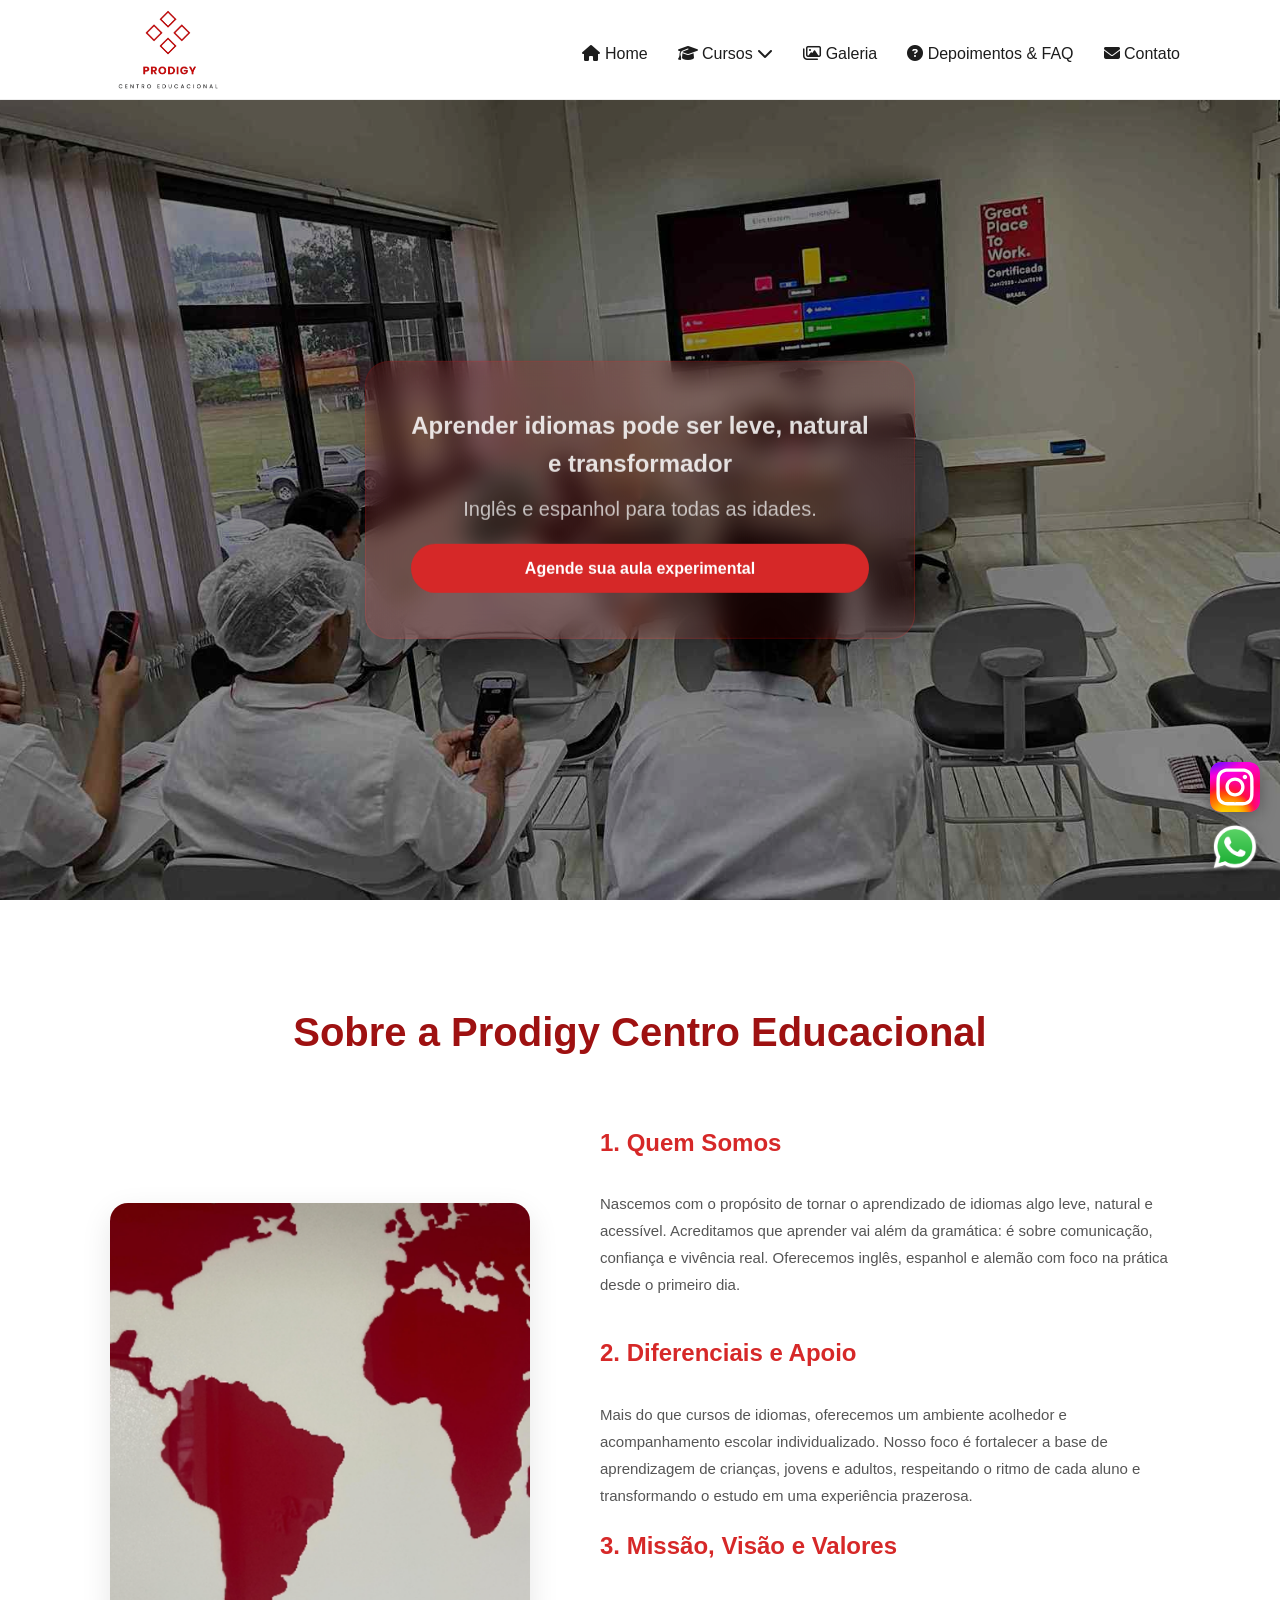
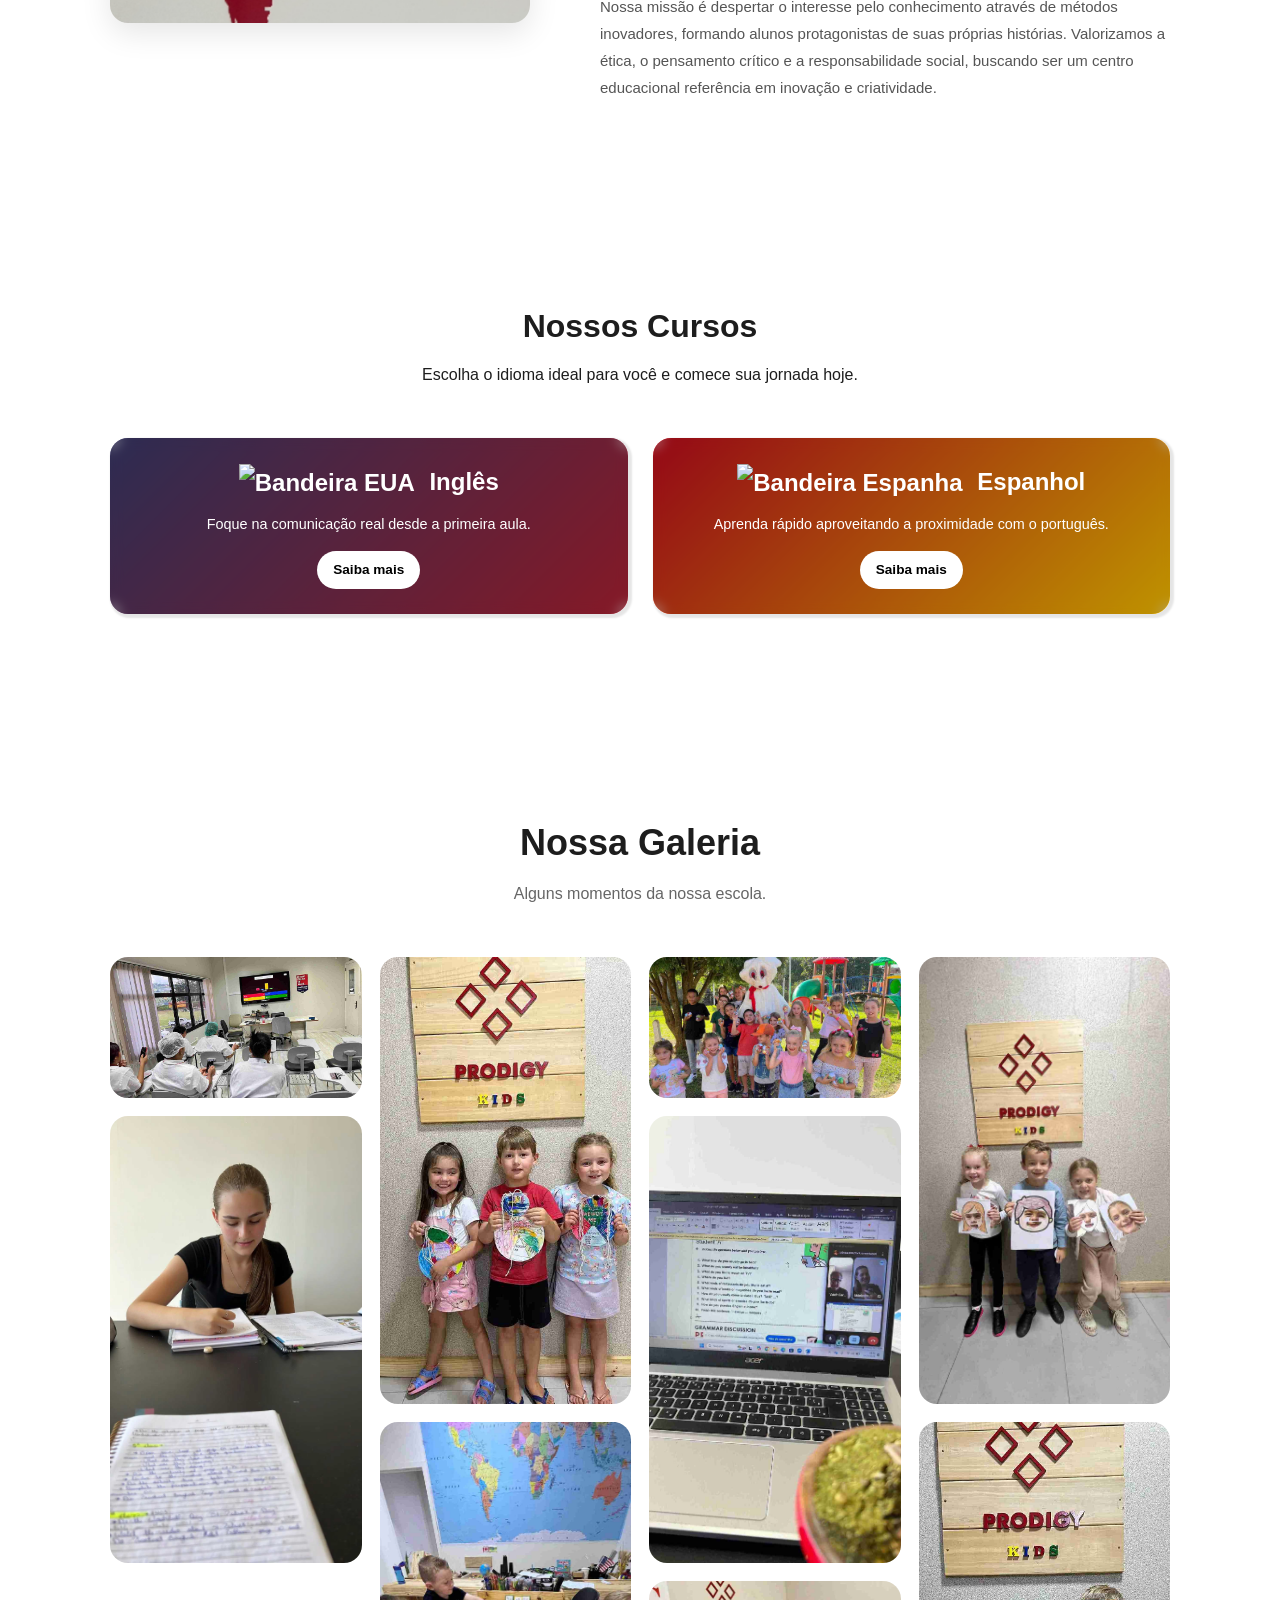
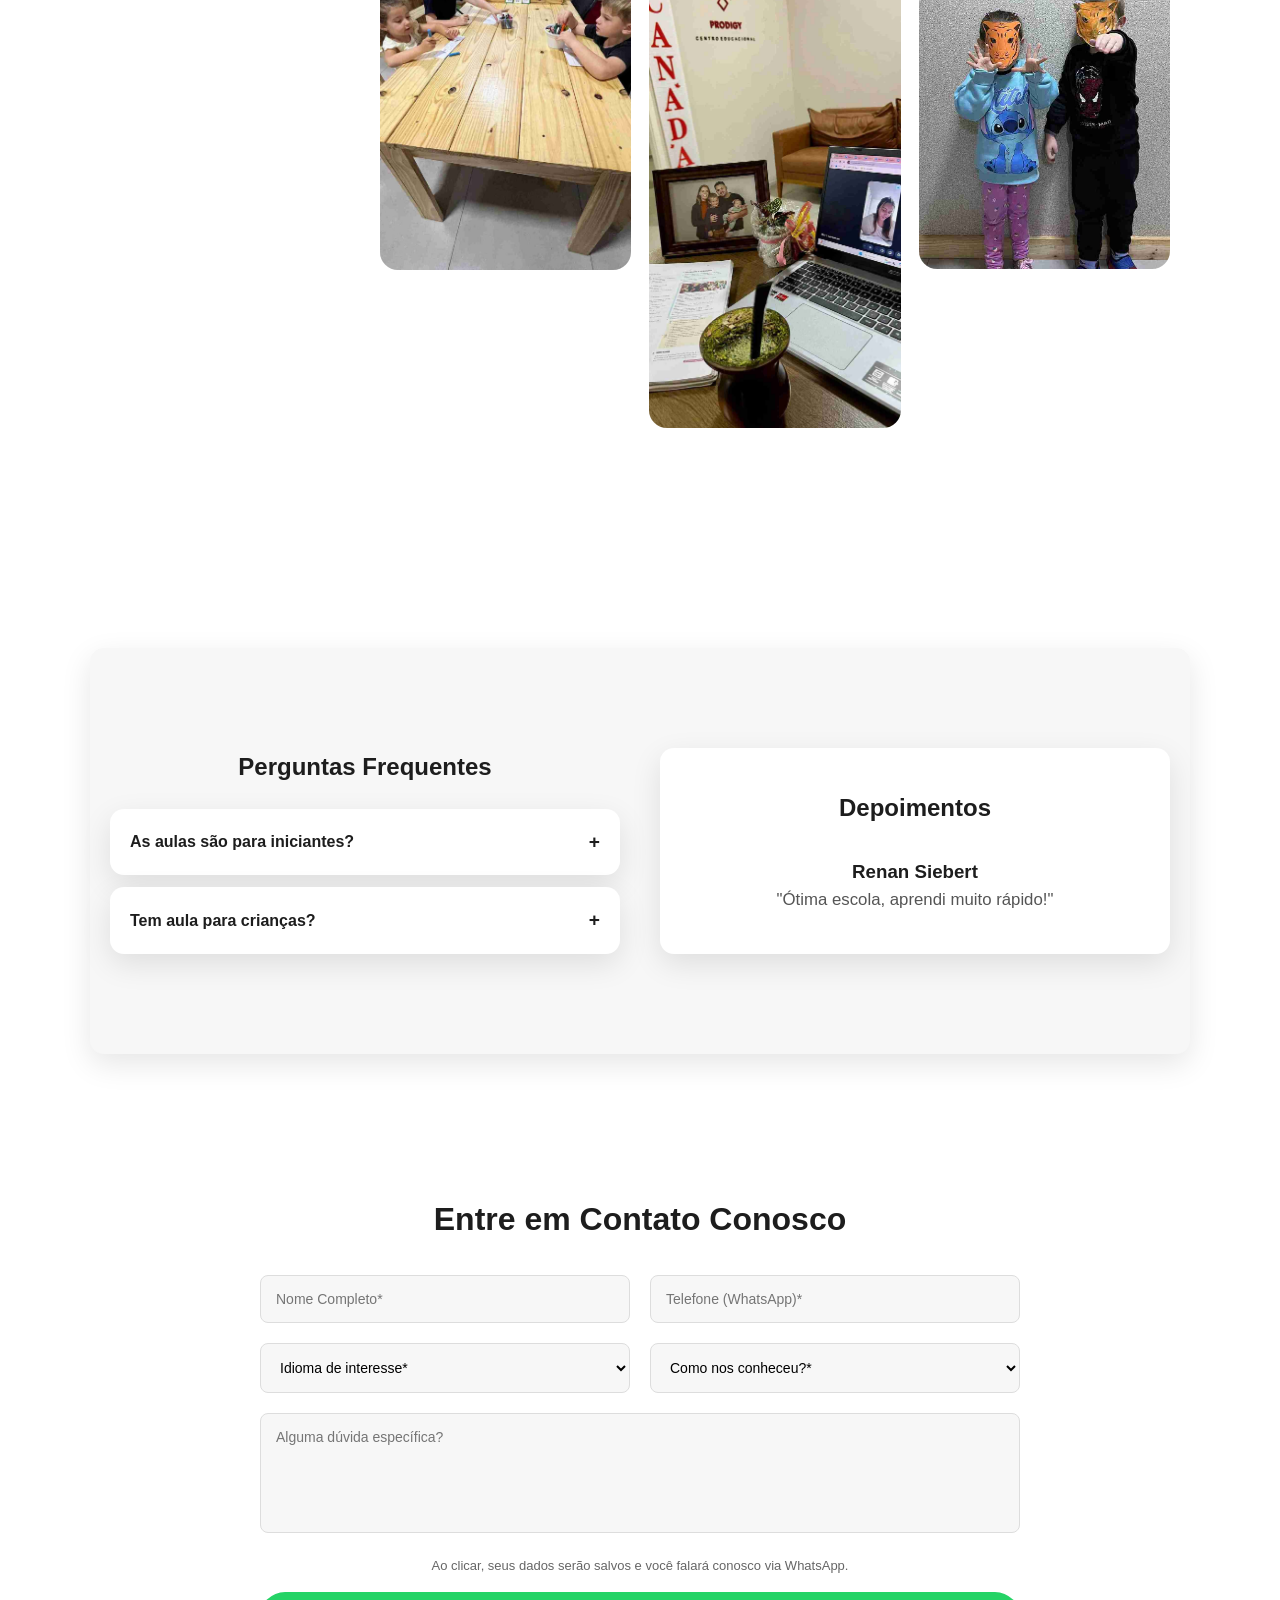
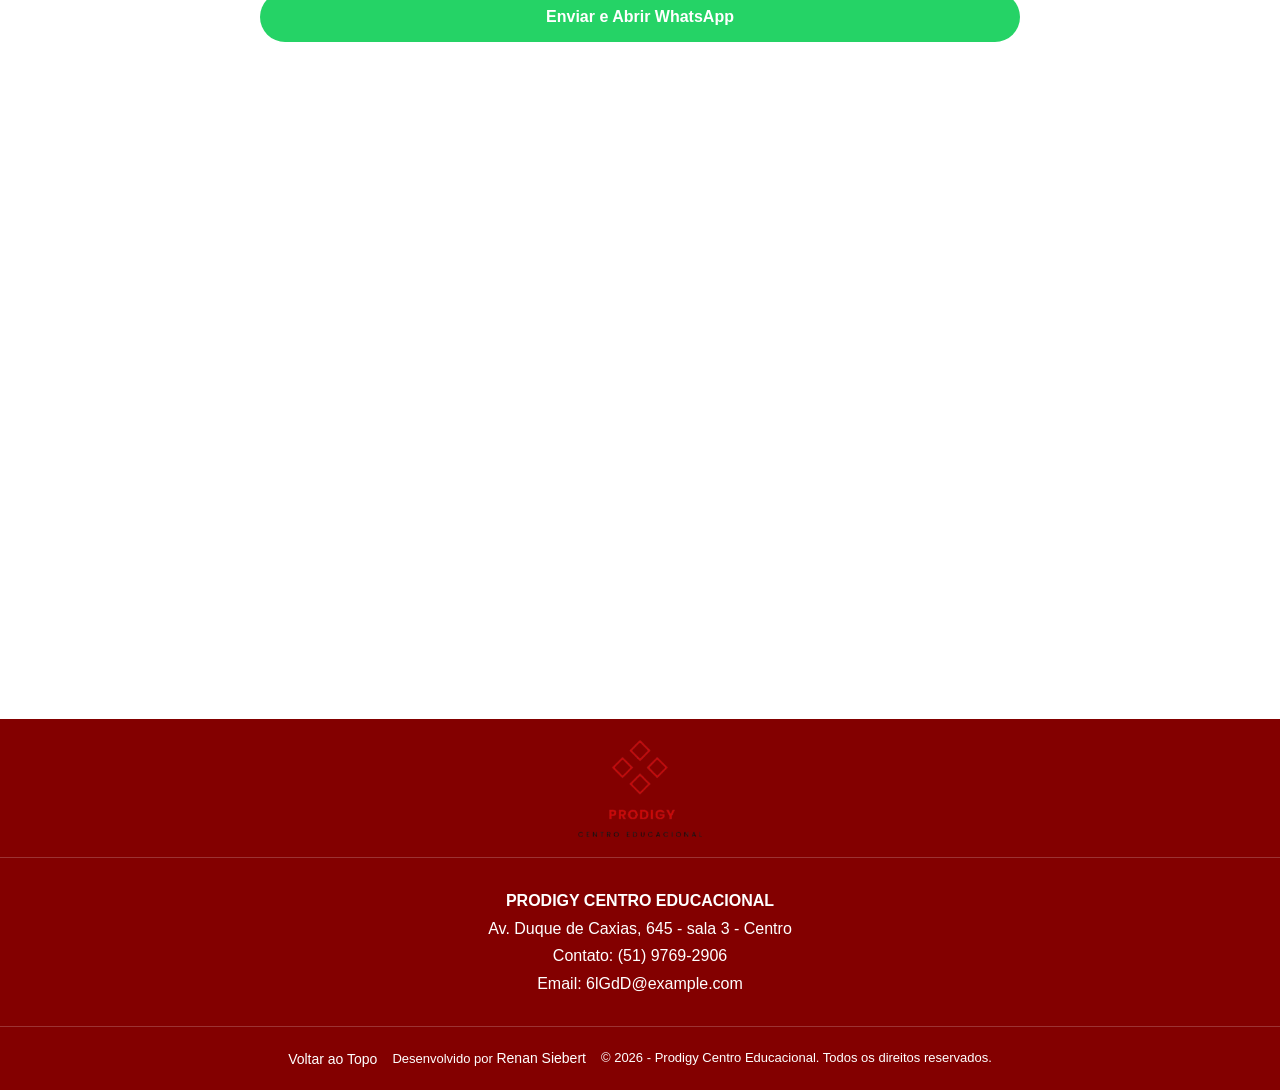
==== index.html @ f789cb1b "commit fiveicon" ====
<!DOCTYPE html>
<html lang="pt-BR">

<head>
    <meta charset="UTF-8">
    <meta name="viewport" content="width=device-width, initial-scale=1.0">
    <link rel="stylesheet" href="https://cdnjs.cloudflare.com/ajax/libs/font-awesome/6.7.2/css/all.min.css">
    <link rel="icon" type="image/png" href="./assets/fiveicon.png">
    <title>Prodigy Centro Educacional</title>
    <link rel="stylesheet" href="styles.css">
</head>

<body>
    <header class="header">
        <div class="container">
            <a href="./index.html">
                <img src="./assets/logo.png" class="logo" alt="Logo da Escola">
            </a>

            <div class="menu-toggle" id="menu-toggle">☰</div>

            <nav class="nav" id="nav">
                <ul class="menu">
                    <li>
                        <a href="#">
                            <i class="fa-solid fa-house"></i>
                            Home
                        </a>
                    </li>

                    <li class="dropdown">
                        <a href="#" id="btn-cursos">
                            <i class="fa-solid fa-graduation-cap"></i>
                            Cursos
                            <span class="seta">
                                <i class="fa-solid fa-chevron-down"></i>
                            </span>
                        </a>

                        <ul class="dropdown-menu" id="menu-cursos">
                            <li><a href="./ingles/">Inglês</a></li>
                            <li><a href="./espanhol/">Espanhol</a></li>
                        </ul>
                    </li>

                    <li>
                        <a href="#galeria">
                            <i class="fa-regular fa-images"></i>
                            Galeria
                        </a>
                    </li>

                    <li>
                        <a href="#faq">
                            <i class="fa-solid fa-circle-question"></i>
                            Depoimentos & FAQ
                        </a>
                    </li>

                    <li>
                        <a href="#formContato">
                            <i class="fa-solid fa-envelope"></i>
                            Contato
                        </a>
                    </li>
                </ul>
            </nav>
        </div>
    </header>

    <div class="floating-social" data-aos="fade-up">
        <a href="https://www.instagram.com/prodigy_centroeducacional/" target="_blank" rel="noopener"
            aria-label="Instagram">
            <img src="./assets/Instagram.svg" alt="Instagram Prodigy" class="social-icon">
        </a>
        <a href="https://wa.me/555197692906?text=Olá, gostaria de agendar uma aula experimental!" target="_blank"
            rel="noopener" aria-label="WhatsApp">
            <img src="./assets/whatsapp.png" alt="WhatsApp Prodigy" class="social-icon">
        </a>
    </div>

    <section class="hero">

        <div class="slides">

            <div class="slide active" style="background-image:url('./assets/imagem fundo.jpg')">
            </div>

            <div class="slide" style="background-image:url('./assets/imagem fundo 2.jpg')">
            </div>

        </div>

        <div class="mascara"></div>

        <div class="hero-text">

            <h2>Aprender idiomas pode ser leve, natural e transformador</h2>
            <p>
                Inglês e espanhol para todas as idades.
            </p>
            <a class="btn" href="https://wa.me/555197692906">
                Agende sua aula experimental
            </a>
        </div>

    </section>

    <section class="sobrecontainer">
        <h1 class="sobretitulo">
            Sobre a Prodigy Centro Educacional
        </h1>

        <div class="sobre-grid">

            <div class="sobre-imagem">
                <img src="./assets/section.png" alt="Imagem da Prodigy" class="imgsobre">
            </div>
            <div class="sobre">
                <h2>1. Quem Somos</h2>
                <p> Nascemos com o propósito de tornar o aprendizado de idiomas algo leve, natural e acessível.
                    Acreditamos
                    que aprender vai além da gramática: é sobre comunicação, confiança e vivência real. Oferecemos
                    inglês,
                    espanhol e alemão com foco na prática desde o primeiro dia.</p>
                <p>
                <h2>2. Diferenciais e Apoio</h2>
                <p> Mais do que cursos de idiomas, oferecemos um ambiente acolhedor e acompanhamento escolar
                    individualizado.
                    Nosso foco é fortalecer a base de aprendizagem de crianças, jovens e adultos, respeitando o ritmo de
                    cada aluno e transformando o estudo em uma experiência prazerosa.</p>
                <h2>3. Missão, Visão e Valores</h2>
                <p> Nossa missão é despertar o interesse pelo conhecimento através de métodos inovadores, formando
                    alunos
                    protagonistas de suas próprias histórias. Valorizamos a ética, o pensamento crítico e a
                    responsabilidade
                    social, buscando ser um centro educacional referência em inovação e criatividade.</p>
            </div>
    </section>

    <section class="cursos container">
        <h2>Nossos Cursos</h2>
        <p class="subtitle">
            Escolha o idioma ideal para você e comece sua jornada hoje.
        </p>

        <div class="cards">

            <div class="card" id="ingles">
                <div class="card-content">
                    <h3><img src="https://flagcdn.com/w40/us.png" alt="Bandeira EUA"
                            style="width: 25px; vertical-align: middle; margin-right: 8px;">
                        Inglês</h3>
                    <p>Foque na comunicação real desde a primeira aula.</p>
                    <a href="./ingles/" class="btn-card">Saiba mais</a>
                </div>
            </div>

            <div class="card" id="espanhol">
                <div class="card-content">
                    <h3><img src="https://flagcdn.com/w40/es.png" alt="Bandeira Espanha"
                            style="width: 25px; vertical-align: middle; margin-right: 8px;"> Espanhol</h3>
                    <p>Aprenda rápido aproveitando a proximidade com o português.</p>
                    <a href="./espanhol/" class="btn-card">Saiba mais</a>
                </div>
            </div>
        </div>
    </section>

    <section class="galeria container" id="galeria">

        <h2>Nossa Galeria</h2>
        <p class="subtitle">
            Alguns momentos da nossa escola.
        </p>

        <div class="masonry">

            <div class="item">
                <img src="./assets/imagem fundo.jpg">
            </div>

            <div class="item">
                <img src="./assets/WhatsApp-Image-2026-06-08-at-22.47.58-_1__11zon.jpg">
            </div>

            <div class="item">
                <img src="./assets/WhatsApp-Image-2026-06-08-at-22.47.58-_2__11zon.jpg">
            </div>

            <div class="item">
                <img src="./assets/WhatsApp-Image-2026-06-08-at-22.47.58-_3__11zon.jpg">
            </div>

            <div class="item">
                <img src="./assets/imagem fundo 2.jpg">
            </div>

            <div class="item">
                <img src="./assets/WhatsApp-Image-2026-06-08-at-22.47.58-_5__11zon.jpg">
            </div>

            <div class="item">
                <img src="./assets/WhatsApp-Image-2026-06-08-at-22.47.58-_6__11zon.jpg">
            </div>

            <div class="item">
                <img src="./assets/WhatsApp-Image-2026-06-08-at-22.47.58-_7__11zon.jpg">
            </div>

            <div class="item">
                <img src="./assets/WhatsApp-Image-2026-06-08-at-22.47.58-_8__11zon.jpg">
            </div>

        </div>
    </section>

    <div class="lightbox">

        <span class="close">&times;</span>

        <img class="lightbox-img">

    </div>


    <div class="info-section" id="faq">

        <div class="faq">
            <h2>Perguntas Frequentes</h2>

            <div class="faq-item">
                <h3>As aulas são para iniciantes?</h3>
                <p>Sim! Temos turmas do básico ao avançado.</p>
            </div>

            <div class="faq-item">
                <h3>Tem aula para crianças?</h3>
                <p>Sim, a partir de 3 anos.</p>
            </div>
        </div>

        <div class="depoimentos">
            <div class="carousel">
                <h2>Depoimentos</h2>

                <div class="item active">
                    <h3>Renan Siebert</h3>
                    <p>"Ótima escola, aprendi muito rápido!"</p>
                </div>

                <div class="item">
                    <h3>Camila Goelzer</h3>
                    <p>"Professores excelentes e ambiente incrível."</p>
                </div>

                <div class="item">
                    <h3>Marilice Patzlaff</h3>
                    <p>"Recomendo para quem quer aprender de verdade."</p>
                </div>
            </div>
        </div>
    </div>

    <form id="formContato">
        <h1>Entre em Contato Conosco</h1>
        <div class="formContato">
            <input type="text" id="nome" name="nome" placeholder="Nome Completo*" required>
            <input type="tel" id="telefone" name="telefone" placeholder="Telefone (WhatsApp)*" required>

            <select id="idioma" name="idioma" required>
                <option value="" disabled selected>Idioma de interesse*</option>
                <option value="Inglês">Inglês</option>
                <option value="Espanhol">Espanhol</option>
                <option value="Alemão">Alemão</option>
            </select>

            <select id="origem" name="origem" required>
                <option value="" disabled selected>Como nos conheceu?*</option>
                <option value="Instagram">Instagram</option>
                <option value="Indicação">Indicação</option>
                <option value="Google">Google</option>
                <option value="Outro">Outro</option>
            </select>
        </div>

        <textarea id="mensagem" name="mensagem" placeholder="Alguma dúvida específica?"></textarea>

        <p>Ao clicar, seus dados serão salvos e você falará conosco via WhatsApp.</p>
        <button type="submit">Enviar e Abrir WhatsApp</button>
    </form>

    <iframe
        src="https://www.google.com/maps/embed?pb=!1m18!1m12!1m3!1d217.17075284661416!2d-51.508796105791376!3d-29.436627001620767!2m3!1f0!2f0!3f0!3m2!1i1024!2i768!4f13.1!3m3!1m2!1s0x951c058410e4000d%3A0xab7d29c170a82e6e!2sAv.%20Duque%20de%20Caxias%2C%20645%20-%20sala%203%20-%20Centro%2C%20Salvador%20do%20Sul%20-%20RS%2C%2095750-000!5e0!3m2!1spt-BR!2sbr!4v1777666833034!5m2!1spt-BR!2sbr"
        width="600" height="450" style="border:0;" allowfullscreen="" loading="lazy"
        referrerpolicy="no-referrer-when-downgrade"></iframe>

    <footer id="meu-footer" class="footer" data-aos="fade-up">

        <div class="footer-top">
            <img src="./assets/logo.png" class="footer-logo" alt="Logo">
        </div>
        <div class="footer-content">
            <h4>PRODIGY CENTRO EDUCACIONAL</h4>
            <p>Av. Duque de Caxias, 645 - sala 3 - Centro</p>
            <p>Contato: (51) 9769-2906</p>
            <p>Email: 6lGdD@example.com</p>
        </div>
        <div class="footer-bottom">
            <a href="./index.html" class="voltar-topo">Voltar ao Topo</a>
            <p>Desenvolvido por
                <a href="https://www.linkedin.com/in/renansiebert/" target="_blank" class="voltar-topo">
                    Renan Siebert
                </a>
            </p>
            © 2026 - Prodigy Centro Educacional. Todos os direitos reservados.
        </div>
    </footer>

    <script src="script.js"></script>
</body>

</html>
---- styles.css ----
/* RESET */
* {
    margin: 0;
    padding: 0;
    box-sizing: border-box;
}

html {
    scroll-behavior: smooth;
    scroll-padding-top: 100px;
}

/*  PALETA MODERNA */
:root {
    --primary: #d62828;
    --primary-dark: #9d0208;
    --accent: #ffba08;

    --bg: #ffffff;
    --bg-soft: #f7f7f7;
    --bg-glass: rgba(255, 255, 255, 0.7);

    --text: #1d1d1d;
    --text-light: #666;

    --radius: 14px;
    --shadow: 0 10px 30px rgba(0, 0, 0, 0.1);

    --section-spacing: 100px;
    --section-spacing-mobile: 60px;
}

/* BASE */
body {
    font-family: 'Poppins', sans-serif;
    background: var(--bg);
    color: var(--text);
    line-height: 1.6;
}

/* TITULOS */
h1,
h2 {
    font-weight: 700;
    margin-bottom: 10px;
}

h3 {
    font-weight: 600;
}

/* CONTAINER */
.container {
    max-width: 1100px;
    margin: auto;
    padding: 10px;
}

/* HEADER (MODERNO) */
.header {
    height: 100px;
    position: fixed;
    width: 100%;
    top: 0;
    backdrop-filter: blur(10px);
    background: var(--bg-glass);
    border-bottom: 1px solid #eee;
    z-index: 999;
}

.header .container {
    display: flex;
    justify-content: space-between;
    align-items: center;
}

/* LOGO */
.logo {
    height: 80px;
}

.logo:hover {
    opacity: 0.8;
}

.logo:active {
    opacity: 0.5;
}

/* MENU */
.menu {
    display: flex;
    gap: 30px;
    list-style: none;
}

.menu a {
    color: var(--text);
    text-decoration: none;
    position: relative;
}

.menu a::after {
    content: "";
    width: 0%;
    height: 2px;
    background: var(--primary);
    position: absolute;
    bottom: -5px;
    left: 0;
    transition: 0.3s;
}

.menu a:hover::after {
    width: 100%;
}

.menu a:hover {
    color: var(--primary);
}

.seta {
    display: inline-flex;
    align-items: center;
}

.seta i {
    transition: transform .35s ease;
}

.seta.ativa i {
    transform: rotate(180deg);
}

/* DROPDOWN */
.dropdown {
    position: relative;
}

.dropdown-menu {
    position: absolute;
    top: 120%;
    left: 0;
    background: white;
    border-radius: var(--radius);
    box-shadow: var(--shadow);
    display: none;
    overflow: hidden;
}

.dropdown-menu.active {
    display: block;
}

.dropdown-menu li a {
    display: block;
    padding: 12px 18px;
}

.dropdown-menu li a:hover {
    background: var(--bg-soft);
}

/* HERO */

.hero {
    position: relative;
    width: 100%;
    height: calc(100svh - 100px); /* tira os 100px do header */
    margin-top: 100px;            /* começa abaixo do header */
    overflow: hidden;
}

.slides {
    position: absolute;
    inset: 0;
}

.slide {
    position: absolute;
    inset: 0;

    background-size: cover;
    background-position: center;
    background-repeat: no-repeat;

    opacity: 0;

    transition: opacity .8s ease;
}

.slide.active {
    opacity: 1;
}

.hero-text {
    position: absolute;
    z-index: 5;
    top: 50%;
    left: 50%;
    transform: translate(-50%, -50%);
    width: min(80%, 550px);
    padding: 45px;
    border-radius: 24px;
    overflow: hidden;
    text-align: center;
    backdrop-filter: blur(12px);
    background: rgba(255, 0, 0, 0.08);
    border: 1px solid rgba(255, 0, 0, 0.18);
    box-shadow:
        0 25px 60px rgba(0, 0, 0, .35);
    display: flex;
    flex-direction: column;
}

.hero-text::before {
    content: "";
    position: absolute;
    width: 220%;
    height: 220%;
    top: -60%;
    left: -60%;

    background: conic-gradient(rgba(138, 58, 54, 0.15),
            rgba(0, 0, 0, 0.15),
            rgba(90, 2, 2, 0.15),
            rgba(153, 49, 44, 0.15));
    opacity: 5;
    animation: girar 5s linear infinite;
    z-index: -1;
}

@keyframes girar {
    from {
        transform: rotate(0deg);
    }

    to {
        transform: rotate(360deg);
    }
}

@keyframes fadeUp {
    from {
        opacity: 0;
        transform: translate(-50%, -20%);
    }

    to {
        opacity: 1;
        transform: translate(-50%, -50%);
    }
}

.hero-text h2 {
    margin-bottom: 10px;
    color: white;
    opacity: 0.85;
}

.hero-text p {
    font-size: 20px;
    line-height: 1.5;
    color: white;
    opacity: 0.7;
}

.hero-text a {
    text-decoration: none;
    color: rgb(255, 255, 255);
    font-weight: bolder;
    background: var(--primary);
    padding: 12px 24px;
    border-radius: 30px;
    transition: 0.3s;
}

.mascara {
    position: absolute;
    inset: 0;
    background: rgba(0, 0, 0, .45);
    z-index: 1;
}

/* SOBRE */
.sobrecontainer {

    max-width: 1100px;
    margin: auto;
    padding: 100px 20px;

}

.sobretitulo {

    text-align: center;
    font-size: 40px;
    color: #9e1111;

    margin-bottom: 60px;

}

.sobre-grid {

    display: grid;

    grid-template-columns: 420px 1fr;

    gap: 70px;

    align-items: center;

}

.sobre-imagem {

    display: flex;
    justify-content: center;

}

.imgsobre {

    width: 100%;
    max-width: 420px;

    border-radius: 18px;

    box-shadow: var(--shadow);

}

.sobre {

    display: flex;

    flex-direction: column;

    gap: 18px;

}

.sobre h2 {

    color: var(--primary);

    font-size: 24px;

}

.sobre p {

    color: #555;

    line-height: 1.8;

    font-size: 15px;

}

/* BOTAO (PADRÃO) */
.btn {
    margin-top: 20px;
    padding: 14px 28px;
    background: var(--primary);
    color: white;
    border-radius: 30px;
    border: none;
    cursor: pointer;
    transition: 0.3s;
}

.btn:hover {
    background: var(--primary-dark);
    transform: translateY(-3px);
}

/* CURSOS */
.cursos {
    text-align: center;
}

.cursos .subtitle {
    color: var(--text-gray);
}

.cursos h2 {
    font-size: 32px;
}

.cards {
    display: grid;
    grid-template-columns: repeat(auto-fit, minmax(260px, 1fr));
    gap: 25px;
    margin-top: 50px;
}

.card {
    position: relative;
    border-radius: 18px;
    overflow: hidden;
    max-height: 260px;
    display: flex;
    align-items: flex-end;
    box-shadow: 2px 2px 2px 2px rgb(0 0 0 / 10%);
    transition: 0.4s;
    cursor: pointer;
}

.card-content {
    width: 100%;
    padding: 25px;
    color: white;
    backdrop-filter: blur(6px);
    background: rgba(0, 0, 0, 0.25);
}

.card h3 {
    font-size: 1.5rem;
    margin-bottom: 10px;
}

.card p {
    font-size: 0.9rem;
    margin-bottom: 15px;
}

.card-content a {
    text-decoration: none;
}

.btn-card {
    display: inline-block;
    padding: 8px 16px;
    border-radius: 20px;
    background: white;
    color: black;
    font-weight: 600;
    font-size: 0.85rem;
    transition: 0.3s;
}

.btn-card:hover {
    transform: scale(1.05);
}

.card:hover {
    transform: translateY(-10px) scale(1.02);
}

#ingles {
    background: linear-gradient(135deg, #3c3b6e, #b22234);
}

#espanhol {
    background: linear-gradient(135deg, #c60b1e, #ffc400);
}

/* DEPOIMENTOS E FAQ*/
#faq {
    margin-top: 120px;
}

.info-section {
    display: grid;
    grid-template-columns: 1fr 1fr;
    gap: 40px;
    margin: 0 auto;
    max-width: 1100px;
    align-items: start;
    background: var(--bg-soft);
    padding: 50px;
    border-radius: var(--radius);
    box-shadow: var(--shadow);
}

.depoimentos {
    width: 100%;
    height: 100%;
    margin: 0;
}

.carousel {
    width: 100%;
    height: 100%;
    padding: 40px 30px;
    border-radius: var(--radius);
    background: white;
    box-shadow: var(--shadow);
    text-align: center;
    display: flex;
    flex-direction: column;
    justify-content: center;
}

.carousel h2 {
    margin-bottom: 30px;
}

.carousel .item {
    display: none;
    opacity: 0;
    transition: opacity 0.4s ease;
}

.carousel .item.active {
    display: block;
    opacity: 1;
}

.carousel p {
    font-size: 1.05rem;
    line-height: 1.6;
    color: #555;
}

.carousel h4 {
    margin-top: 15px;
    font-weight: 600;
    color: #111;
}

/* GALERIA DE FOTOS */

.galeria {
    text-align: center;
}

.galeria h2 {
    font-size: 36px;
    margin-bottom: 10px;
}

.galeria .subtitle {
    margin-bottom: 50px;
    color: #666;
}

.masonry {

    columns: 4 250px;
    column-gap: 18px;

}

.masonry .item {

    margin-bottom: 18px;
    overflow: hidden;
    border-radius: 18px;
    cursor: pointer;

    break-inside: avoid;

    position: relative;

}

.masonry img {

    width: 100%;
    display: block;

    transition: .45s;

}

.masonry .item::after {

    content: "\f00e";

    font-family: "Font Awesome 6 Free";
    font-weight: 900;

    position: absolute;

    inset: 0;

    display: flex;

    align-items: center;
    justify-content: center;

    color: white;

    font-size: 40px;

    opacity: 0;

    transition: .35s;

    pointer-events: none;

    background: rgba(0, 0, 0, .25);

}

.masonry .item:hover img {

    transform: scale(1.08);

}

.masonry .item:hover::after {

    opacity: 1;

}

.lightbox {

    position: fixed;

    inset: 0;

    background: rgba(0, 0, 0, .92);

    display: flex;

    justify-content: center;

    align-items: center;

    opacity: 0;

    visibility: hidden;

    transition: .35s;

    z-index: 99999;

}

.lightbox.active {

    opacity: 1;

    visibility: visible;

}

.lightbox img {

    max-width: 90%;
    max-height: 90%;

    border-radius: 12px;

}

.close {

    position: absolute;

    top: 30px;
    right: 40px;

    color: white;

    font-size: 50px;

    cursor: pointer;

}


/* FAQ (ACCORDION MODERNO) */
.faq {
    width: 100%;
    height: 100%;
    display: flex;
    flex-direction: column;
    gap: 12px;
}

.faq h2 {
    display: flex;
    align-items: center;
    justify-content: center;
}

.faq-item {
    flex: 1;
    background: white;
    border-radius: var(--radius);
    box-shadow: var(--shadow);
    padding: 18px 20px;
    cursor: pointer;
    transition: var(--transition);
}

.faq-item:hover {
    transform: translateY(-3px);
}

.faq-item h3 {
    font-size: 1rem;
    display: flex;
    justify-content: space-between;
    align-items: center;
}

.faq-item h3::after {
    content: "+";
    font-size: 1.2rem;
    transition: var(--transition);
}

.faq-item.active h3::after {
    content: "-";
}

.faq-item p {
    max-height: 0;
    overflow: hidden;
    transition: max-height 0.3s ease;
    color: #555;
    font-size: 0.95rem;
}

.faq-item.active p {
    max-height: 200px;
    margin-top: 10px;
}

/* ESTILO DO FORMULÁRIO DE CONTATO */
#formContato {
    max-width: 800px;
    margin: 0 auto;
    padding: 40px;
}

#formContato h1 {
    display: flex;
    align-items: center;
    justify-content: center;
    text-align: center;
    font-size: 32px;
    margin-top: 40px;
    margin-bottom: 30px;
}

.formContato {
    display: grid;
    grid-template-columns: 1fr 1fr;
    gap: 20px;
    margin-bottom: 20px;
}

#formContato input,
#formContato select,
#formContato textarea {
    width: 100%;
    padding: 15px;
    border: 1px solid #ddd;
    border-radius: 8px;
    font-family: 'Poppins', sans-serif;
    font-size: 14px;
    outline: none;
    transition: 0.3s;
    background-color: var(--bg-soft);
}

#formContato input:focus,
#formContato select:focus,
#formContato textarea:focus {
    border-color: var(--primary);
    box-shadow: 0 0 5px rgba(214, 40, 40, 0.2);
}

#formContato textarea {
    grid-column: span 2;
    height: 120px;
    resize: none;
    margin-bottom: 15px;
}

#formContato p {
    font-size: 13px;
    color: var(--text-light);
    margin-bottom: 15px;
    text-align: center;
}

#formContato button {
    width: 100%;
    padding: 16px;
    background: #25d366;
    color: white;
    font-weight: 700;
    font-size: 16px;
    border: none;
    border-radius: 30px;
    cursor: pointer;
    transition: 0.3s;
    display: flex;
    justify-content: center;
    align-items: center;
    gap: 10px;
}

#formContato button:hover {
    background: #128c7e;
    transform: translateY(-2px);
    box-shadow: 0 5px 15px rgba(37, 211, 102, 0.3);
}

#formContato button:disabled {
    background: #ccc;
    cursor: not-allowed;
}

/* FOOTER */

.footer {
    background: #830000;
    color: white;
    font-family: Arial, sans-serif;
    margin-top: -10px;
}

.footer-top {
    background: #830000;
    text-align: center;
}

.footer-logo {
    margin-top: 10px;
    height: 120px;
    position: relative;
    padding: 10px;
}

.footer-content {
    display: flex;
    flex-direction: column;
    justify-content: center;
    gap: 2px;
    align-items: center;
    padding: 30px 20px;
    border-top: 1px solid rgba(255, 255, 255, 0.2);
}

.footer-bottom {
    display: flex;
    flex-direction: row;
    text-align: center;
    justify-content: center;
    align-items: center;
    padding: 20px;
    font-size: 13px;
    gap: 15px;
    border-top: 1px solid rgba(255, 255, 255, 0.2);
}

.voltar-topo {
    text-decoration: none;
    color: white !important;
    font-size: 14px;
    transition: opacity 0.3s;
    cursor: pointer;
}

.voltar-topo:hover {
    opacity: 0.7;
    text-decoration: underline;
}

/* SOCIAL FLOAT */
.floating-social {
    position: fixed !important;
    bottom: 20px !important;
    right: 20px !important;
    display: flex !important;
    flex-direction: column !important;
    z-index: 99999 !important;
}

.social-icon {
    filter: drop-shadow(0px 4px 8px rgba(0, 0, 0, 0.3)) !important;
}

.floating-social img {
    width: 50px;
    margin-top: 3px;
    transition: 0.3s;
    z-index: 9999999 !important;
    pointer-events: all;
}

.floating-social img:hover {
    transform: scale(1.1);
}

.menu-toggle {
    display: none;
    font-size: 26px;
}

iframe {
    width: 100%;
    height: 500px;
    border: none;
    margin-top: 80px;
    margin-bottom: 0;
}

/* SESSIONS PADDING */
section:not(.hero),
#faq,
#formContato {
    padding: var(--section-spacing) 20px;
}

/* TABLET */

@media (max-width: 1024px) {
    .info-section {
        grid-template-columns: 1fr;
        padding: 40px 30px;
        margin: 40px 20px;
    }

    .carousel {
        padding: 30px 20px;
    }

    .faq-item {
        padding: 16px;
    }

    .sobre-grid {
        grid-template-columns: 350px 1fr;
        gap: 40px;
    }

    .sobretitulo {
        font-size: 34px;
        margin-bottom: 40px;
    }


    .masonry {
        columns: 3 180px;
    }
}

/* MOBILE*/

@media (max-width: 768px) {
    .slides {
        position: absolute;
        inset: 0;
    }

    .slide {
        background-position: center center;
        background-size: cover;
    }

    .hero {
        margin-top: 100px;
    }

    .hero-text {
        width: 90%;
        max-width: 340px;
        padding: 22px;
    }

    .hero h2 {
        font-size: 16px;
    }

    .hero-text p {
        font-size: 12px;
    }

    .hero-text a {
        padding: 10px 20px;
        font-size: 13px;
    }

    .info-section {
        grid-template-columns: 1fr;
        padding: 30px 20px;
        margin: 40px 20px;
    }

    .card {
        height: 220px;
    }

    .carousel {
        padding: 25px 20px;
    }

    #faq {
        margin-top: 60px;
    }

    .info-section {
        grid-template-columns: 1fr;
        padding: 30px 20px;
        gap: 30px;
        box-shadow: none;
    }

    .carousel,
    .faq-item {
        height: auto;
        padding: 25px 20px;
    }

    .carousel p {
        font-size: 1rem;
        font-style: italic;
    }

    .faq h2,
    .carousel h2 {
        font-size: 1.5rem;
        margin-bottom: 20px;
    }

    .header {
        position: fixed;
        top: 0;
        left: 0;
        width: 100%;
        height: 100px;
        backdrop-filter: blur(10px);
        background: var(--bg-glass);
        border-bottom: 1px solid #eee;
        z-index: 999;
    }

    .header .container {
        position: relative;
        display: flex;
        align-items: center;
        justify-content: center;
    }

    .logo {
        position: absolute;
        left: 50%;
        top: 10px;
        transform: translateX(-50%);
        height: 70px;
    }

    .sobre-grid {
        grid-template-columns: 1fr;
        gap: 35px;
    }

    .sobre-imagem {
        order: -1;
    }

    .imgsobre {
        max-width: 330px;
    }

    .sobretitulo {
        font-size: 28px;
        margin-bottom: 35px;
    }

    .sobre {
        text-align: justify;
    }

    .menu {
        opacity: 0;
        transform: translateY(-10px);
        transition: 0.3s;
    }

    .nav.active .menu {
        opacity: 1;
        transform: translateY(0);
    }

    .menu-toggle {
        display: block;
        position: absolute;
        left: 50px;
        top: 30px;
        font-size: 26px;
        cursor: pointer;
    }

    .dropdown-menu {
        display: block !important;
        position: static;
        box-shadow: none;
        background: transparent;
        padding-left: 10px;
        margin-top: 5px;
    }

    .dropdown-menu li a {
        font-size: 14px;
        color: var(--text-light);
        padding: 6px 0;
    }

    .dropdown-menu li a {
        padding: 8px 0;
    }

    .dropdown-menu.active {
        display: block;
    }

    .menu {
        position: absolute;
        left: 20px;
        top: 80px;
        right: auto;
        width: 220px;
        background: white;
        flex-direction: column;
        padding: 20px;
        border-radius: 12px;
        box-shadow: var(--shadow);
        display: none;
    }

    .nav.active .menu {
        display: flex;
    }

    .cards {
        flex-direction: column;
        align-items: center;
        justify-content: center;
        text-align: center;
    }

    .floating-social img {
        width: 30px;
        margin-top: 0;
    }

    .footer-bottom {
        flex-direction: column;
        gap: 8px;
        text-align: center;
    }

    .cards {
        display: flex;
        flex-direction: column;
        align-items: center;
    }

    .card-content {
        display: flex;
        flex-direction: column;
        align-items: center;
        justify-content: center;
        text-align: center;
    }

    .card {
        width: 100%;
        max-width: 320px;
    }

    .info-section {
        padding: 30px 20px;
    }

    .nav.active {
        height: auto;
        max-height: 100vh;
        overflow-y: auto;
    }

    .dropdown-menu.active {
        display: block !important;
        position: static !important;
        width: 100%;
    }
}

/* RESPONSIVIDADE (MOBILE)*/
@media (max-width: 600px) {
    #formContato {
        padding: 20px;
    }

    #formContato h1 {
        font-size: 24px;
    }

    .formContato {
        grid-template-columns: 1fr;
        gap: 15px;
    }

    #formContato textarea {
        grid-column: span 1;
    }

    .galeria {
        padding-inline: 14px;
    }

    .masonry {
        columns: 2 140px;
        column-gap: 10px;
    }

    .masonry .item {
        margin-bottom: 10px;
        border-radius: 12px;
    }

}

/* MOBILE PEQUENO */

@media (max-width: 480px) {
    .info-section {
        padding: 0 15px;
        gap: 25px;
    }

    .sobretitulo {
        font-size: 24px;
    }

    .carousel h2,
    .faq h2 {
        font-size: 1.2rem;
    }

    .carousel p {
        font-size: 0.95rem;
    }

    .faq-item h3 {
        font-size: 0.9rem;
    }

    .faq-item p {
        font-size: 0.85rem;
    }

    .footer-content {
        padding: 20px 15px;
        text-align: center;
        gap: 5px;
    }
}
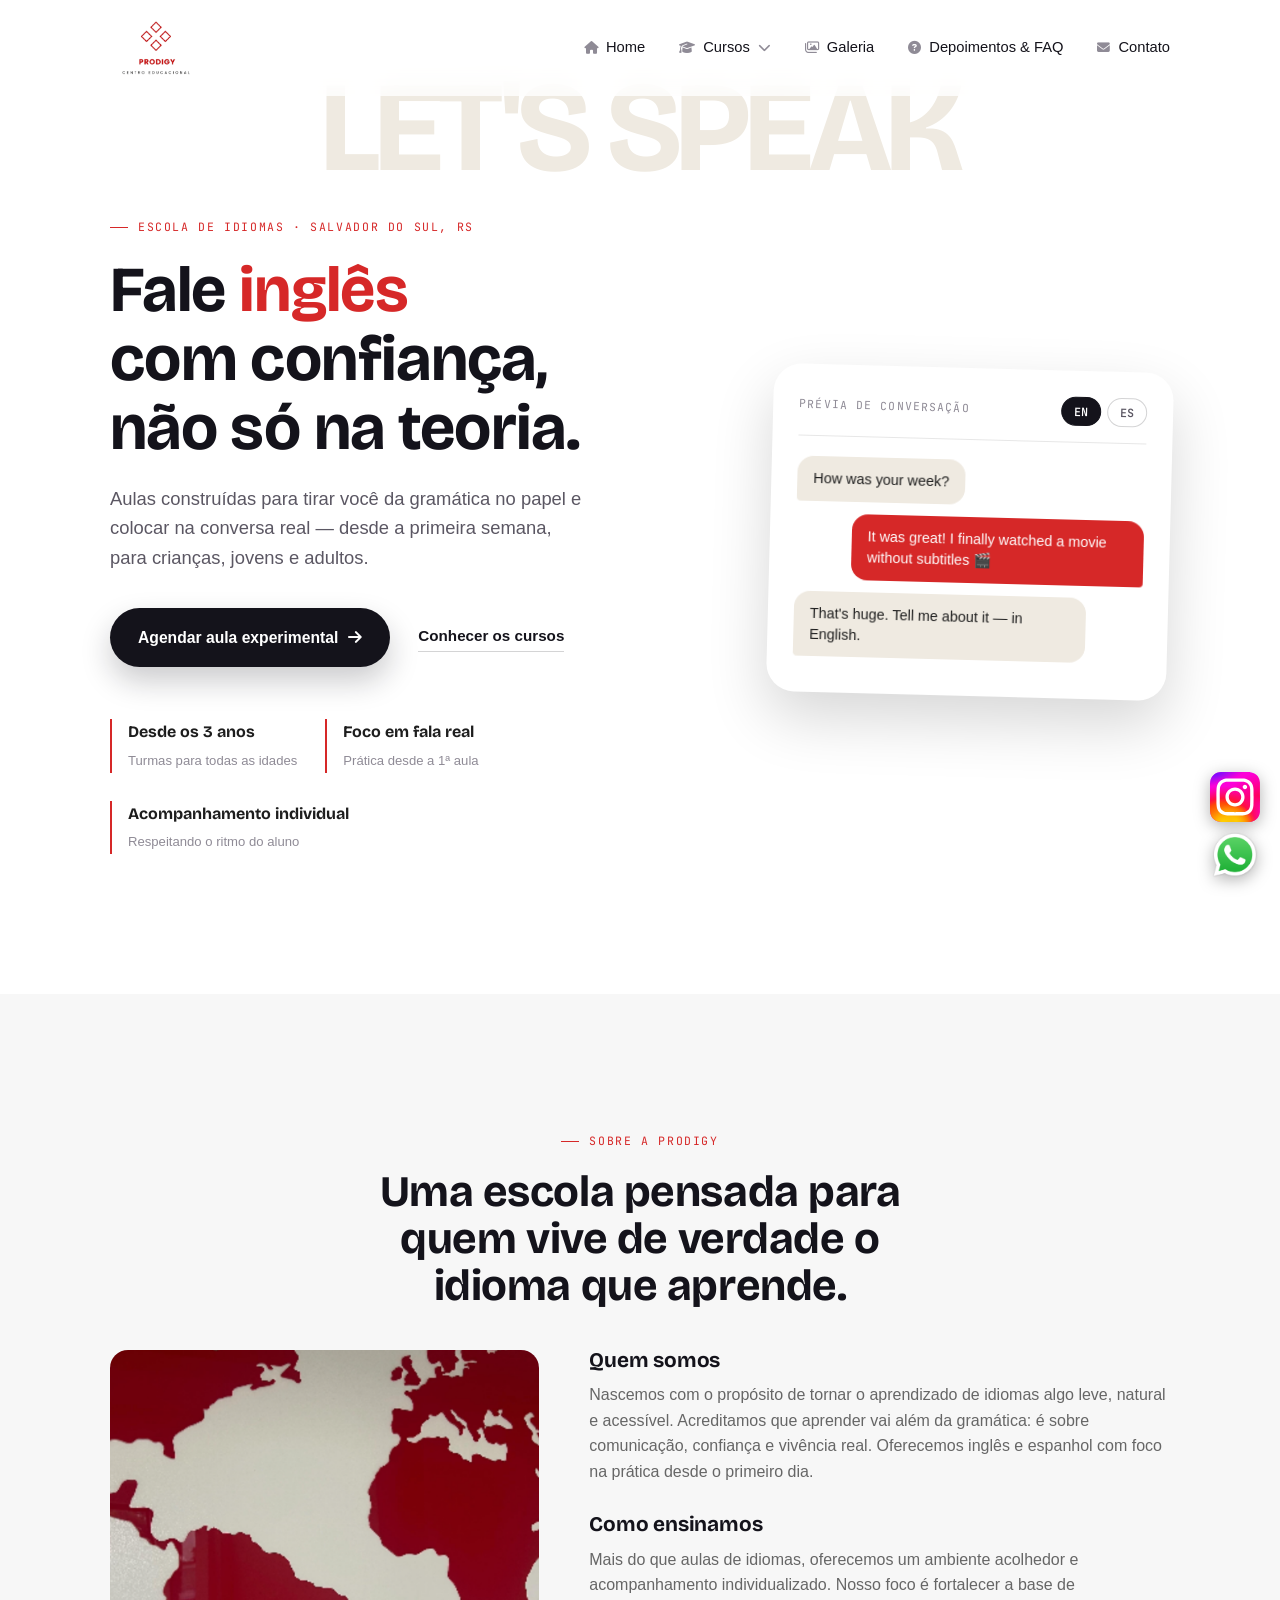
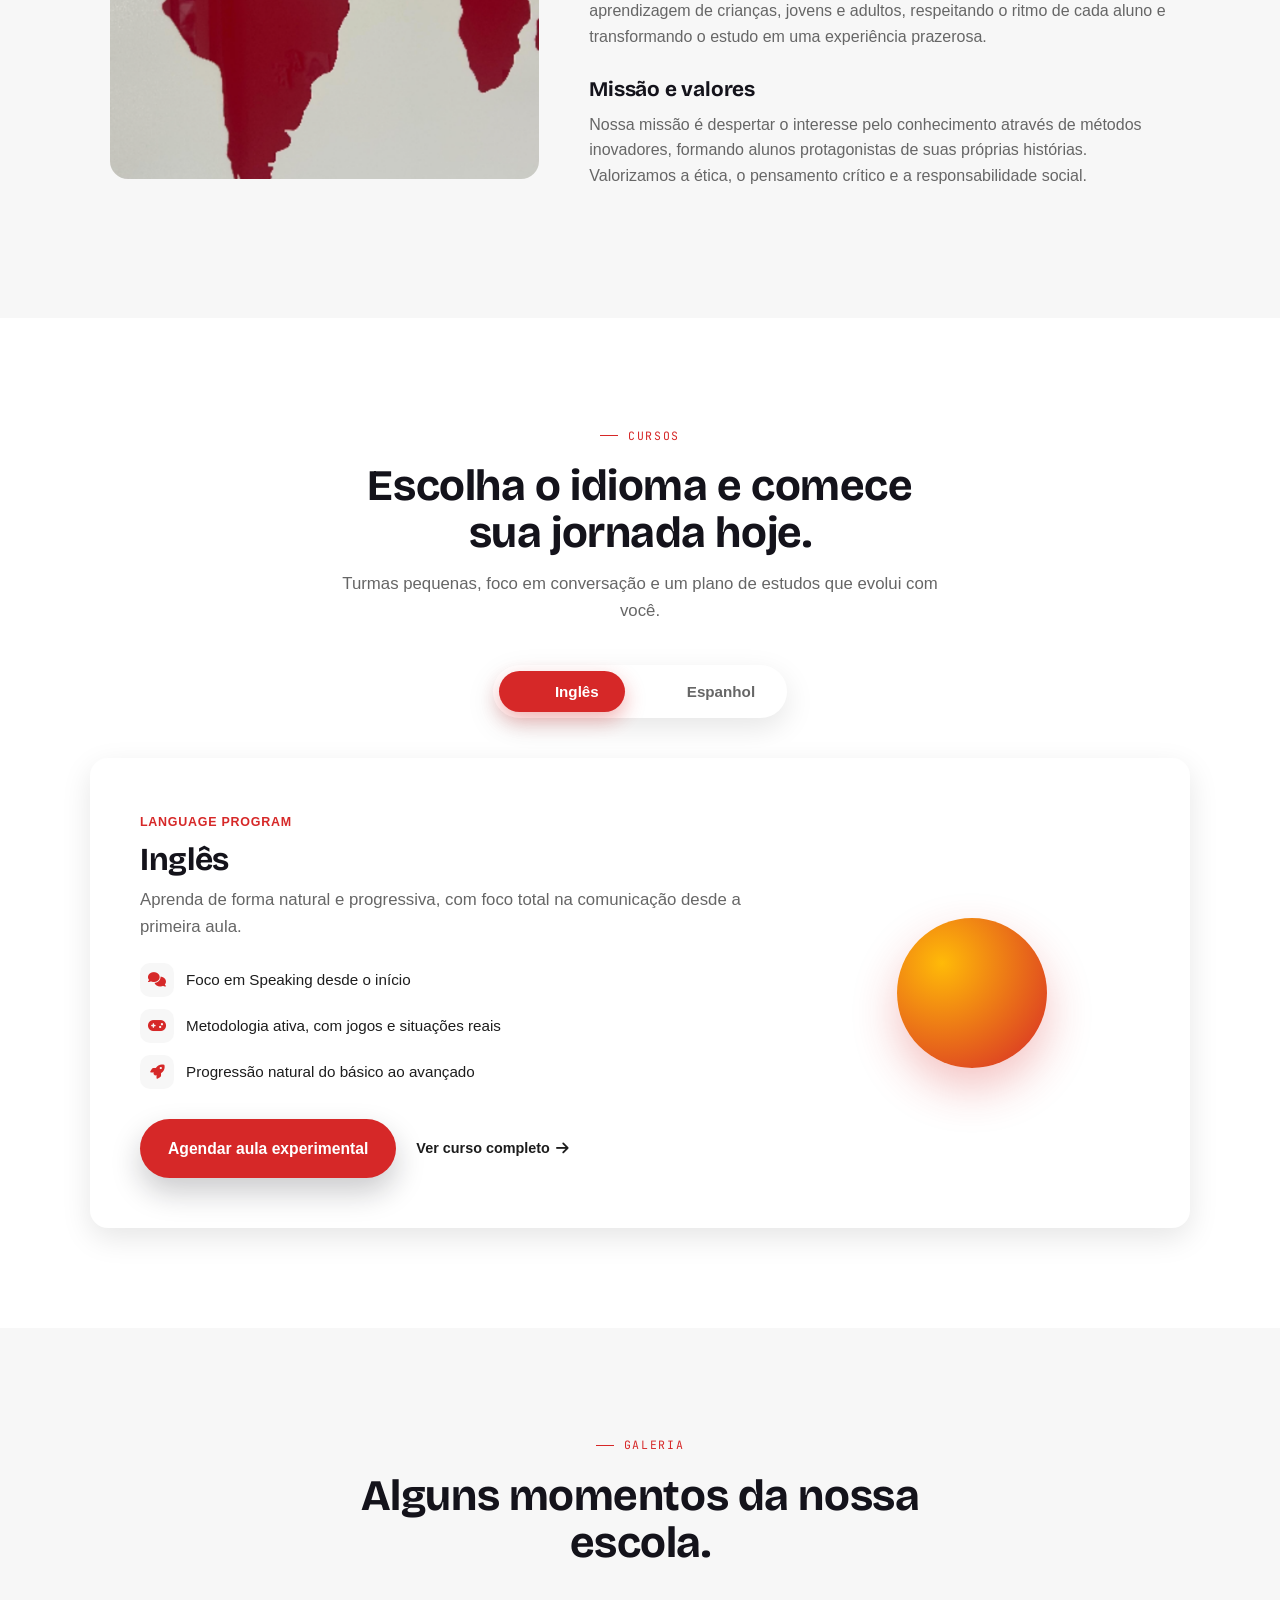
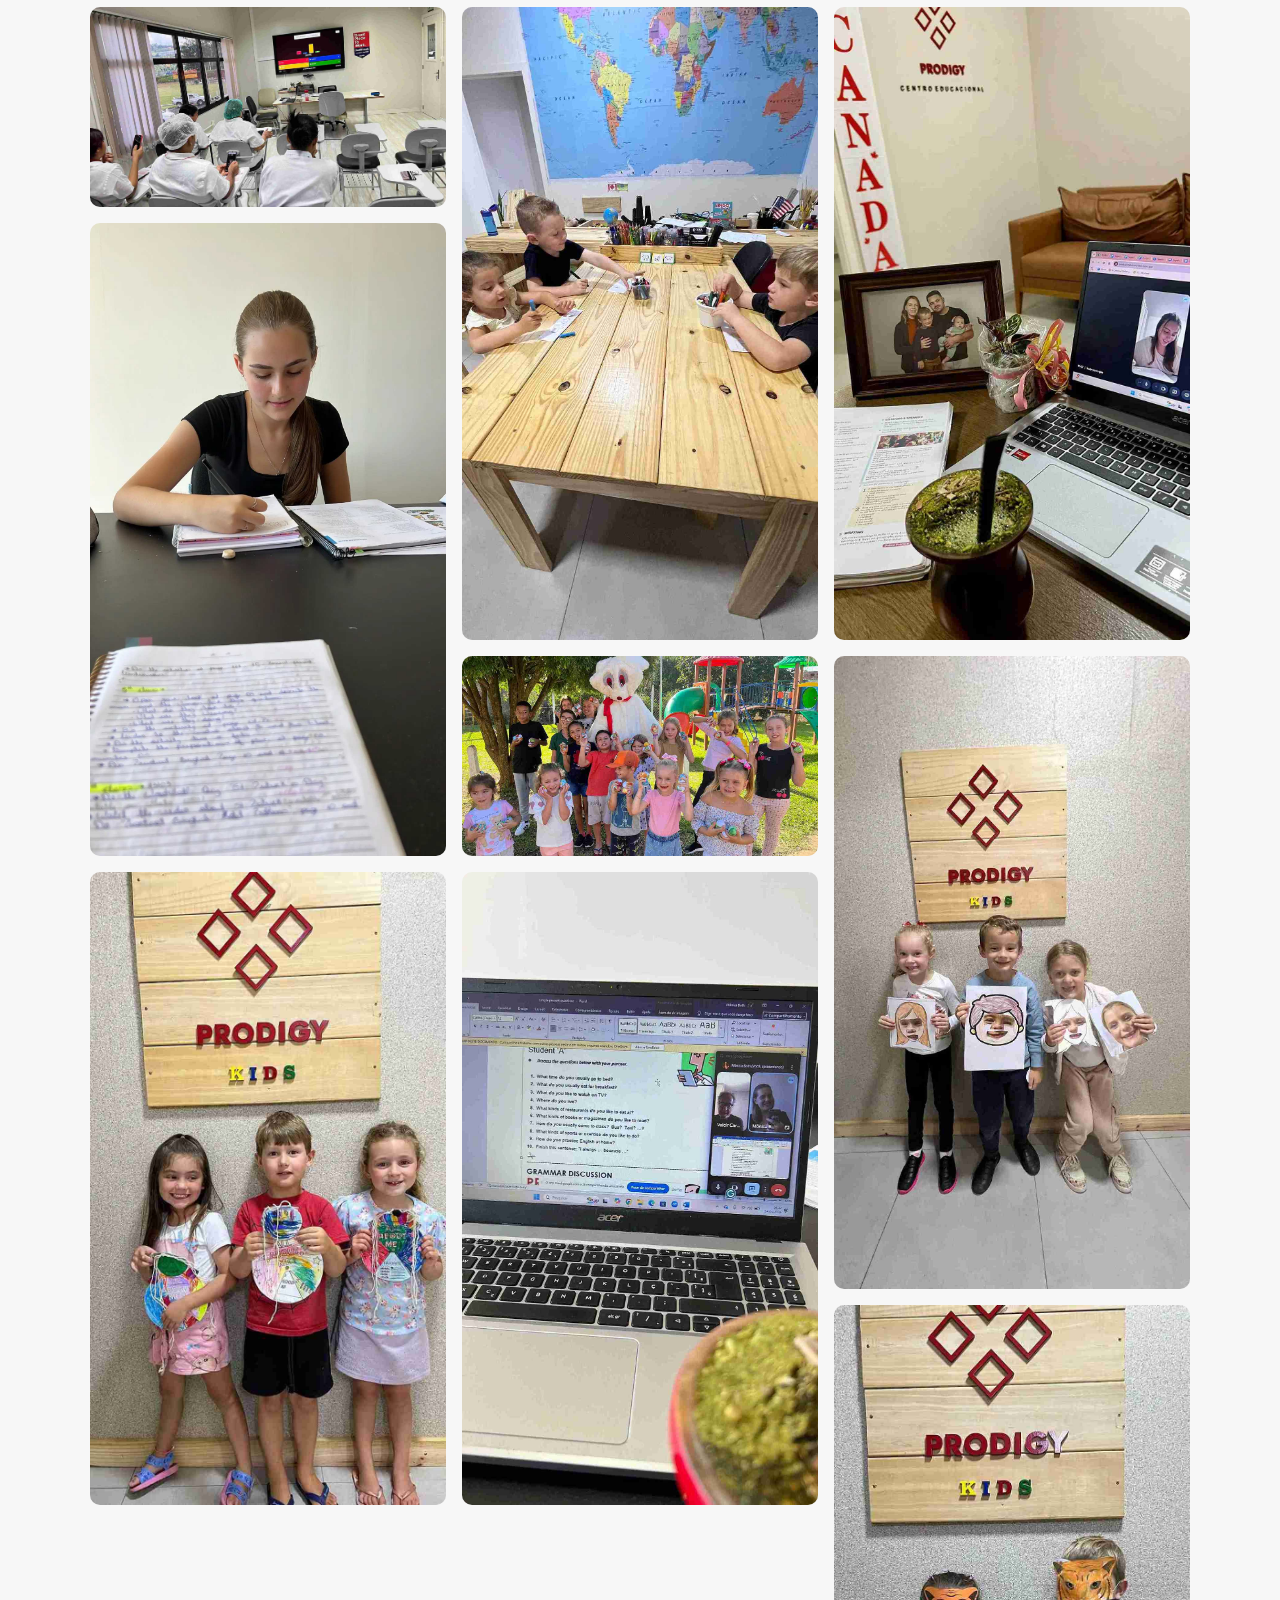
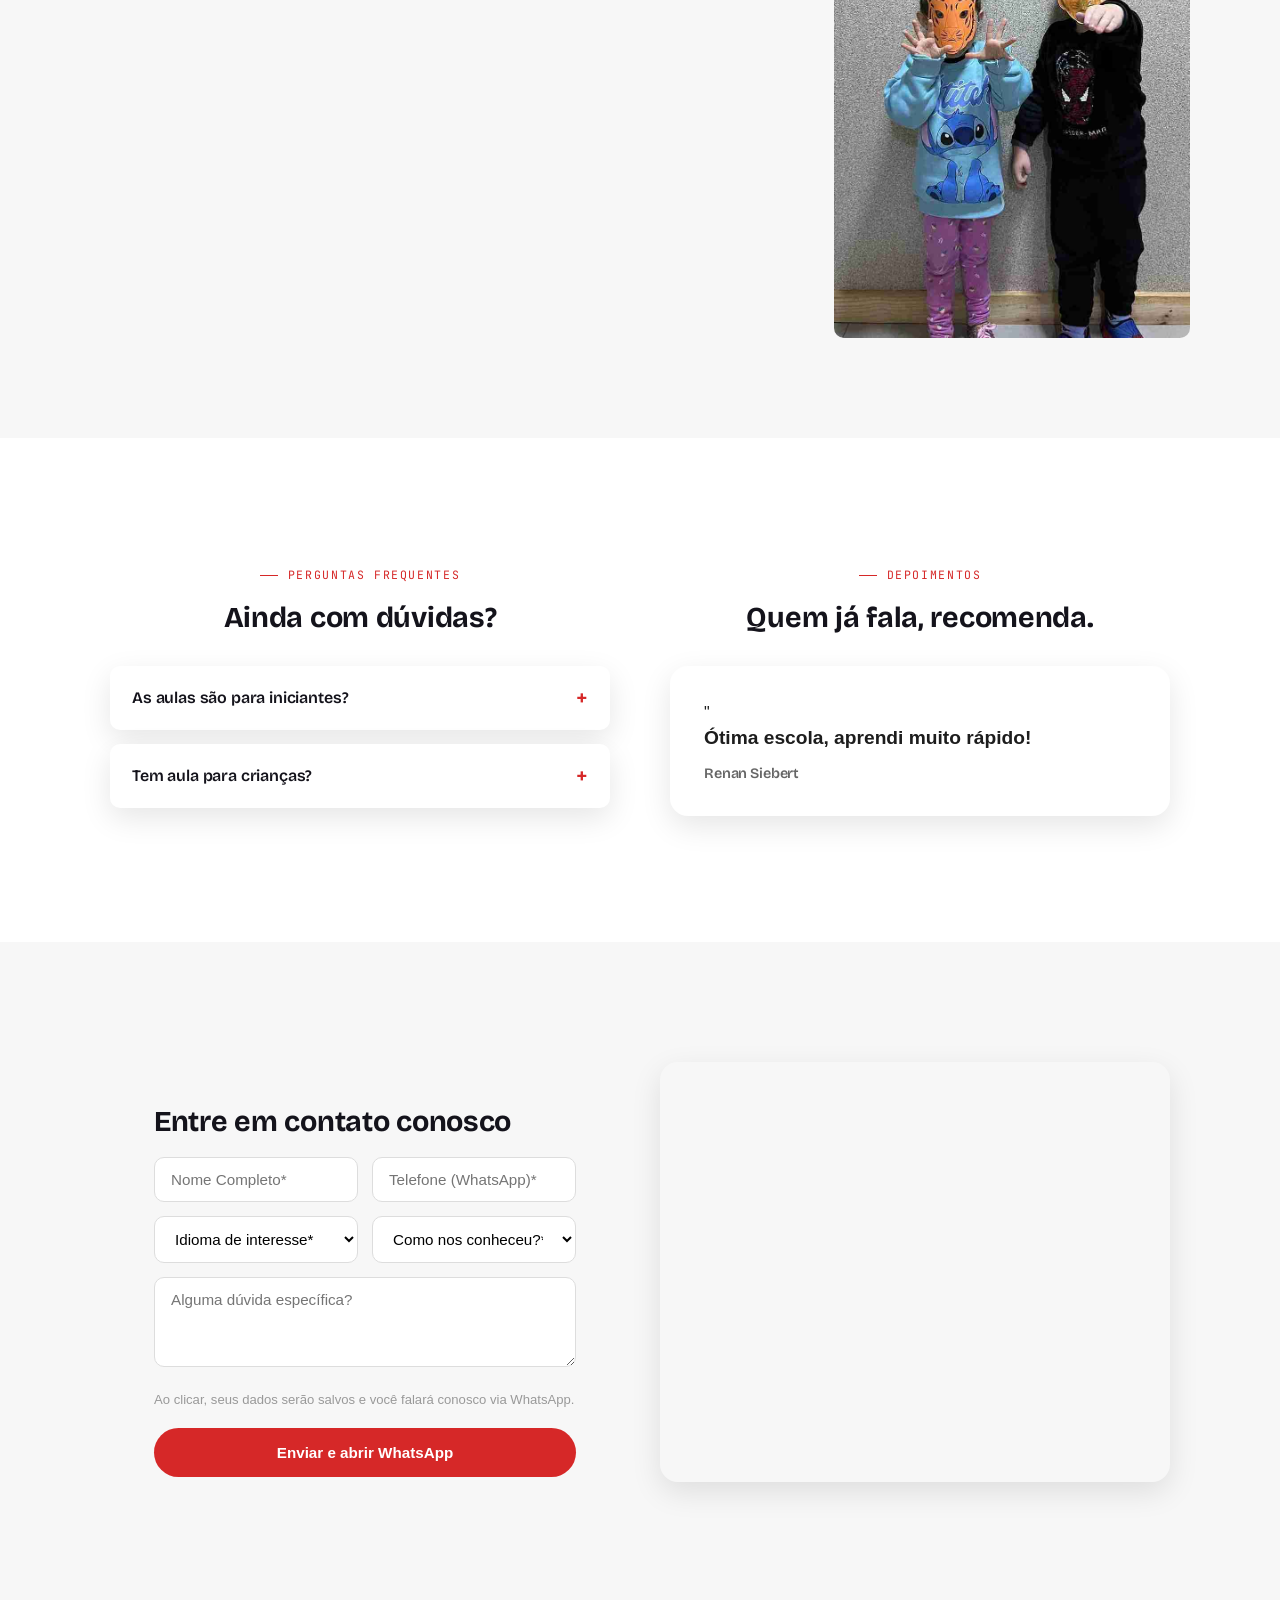
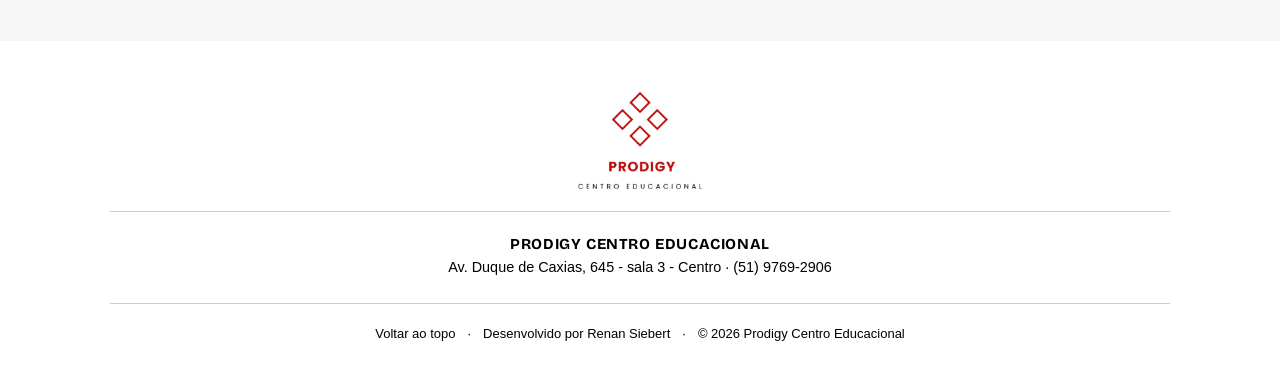
==== commit e55cb30f: "first commit" ====
--- a/index.html
+++ b/index.html
@@ -4,20 +4,24 @@
 <head>
     <meta charset="UTF-8">
     <meta name="viewport" content="width=device-width, initial-scale=1.0">
+    <meta name="description" content="Aulas de inglês e espanhol focadas em conversação real, para crianças, jovens e adultos, em Salvador do Sul - RS.">
     <link rel="stylesheet" href="https://cdnjs.cloudflare.com/ajax/libs/font-awesome/6.7.2/css/all.min.css">
     <link rel="icon" type="image/png" href="./assets/fiveicon.png">
-    <title>Prodigy Centro Educacional</title>
-    <link rel="stylesheet" href="styles.css">
+    <title>Prodigy Centro Educacional — Fale inglês e espanhol com confiança</title>
+    <link rel="preconnect" href="https://fonts.googleapis.com">
+    <link rel="preconnect" href="https://fonts.gstatic.com" crossorigin>
+    <link href="https://fonts.googleapis.com/css2?family=Bricolage+Grotesque:opsz,wght@12..96,400..800&family=Inter:wght@400;500;600;700&family=JetBrains+Mono:wght@500;600&display=swap" rel="stylesheet">
+    <link rel="stylesheet" href="style.css">
 </head>
 
 <body>
     <header class="header">
         <div class="container">
             <a href="./index.html">
-                <img src="./assets/logo.png" class="logo" alt="Logo da Escola">
+                <img src="./assets/logo.png" class="logo" alt="Logo da Prodigy Centro Educacional">
             </a>
 
-            <div class="menu-toggle" id="menu-toggle">☰</div>
+            <button class="menu-toggle" id="menu-toggle" aria-label="Abrir menu">☰</button>
 
             <nav class="nav" id="nav">
                 <ul class="menu">
@@ -32,11 +36,8 @@
                         <a href="#" id="btn-cursos">
                             <i class="fa-solid fa-graduation-cap"></i>
                             Cursos
-                            <span class="seta">
-                                <i class="fa-solid fa-chevron-down"></i>
-                            </span>
-                        </a>
-
+                            <span class="seta"><i class="fa-solid fa-chevron-down"></i></span>
+                        </a>
                         <ul class="dropdown-menu" id="menu-cursos">
                             <li><a href="./ingles/">Inglês</a></li>
                             <li><a href="./espanhol/">Espanhol</a></li>
@@ -68,256 +69,296 @@
         </div>
     </header>
 
-    <div class="floating-social" data-aos="fade-up">
-        <a href="https://www.instagram.com/prodigy_centroeducacional/" target="_blank" rel="noopener"
-            aria-label="Instagram">
+    <div class="floating-social">
+        <a href="https://www.instagram.com/prodigy_centroeducacional/" target="_blank" rel="noopener" aria-label="Instagram">
             <img src="./assets/Instagram.svg" alt="Instagram Prodigy" class="social-icon">
         </a>
-        <a href="https://wa.me/555197692906?text=Olá, gostaria de agendar uma aula experimental!" target="_blank"
-            rel="noopener" aria-label="WhatsApp">
+        <a href="https://wa.me/555197692906?text=Olá, gostaria de agendar uma aula experimental!" target="_blank" rel="noopener" aria-label="WhatsApp">
             <img src="./assets/whatsapp.png" alt="WhatsApp Prodigy" class="social-icon">
         </a>
     </div>
 
+    <!-- ================= HERO ================= -->
     <section class="hero">
-
-        <div class="slides">
-
-            <div class="slide active" style="background-image:url('./assets/imagem fundo.jpg')">
-            </div>
-
-            <div class="slide" style="background-image:url('./assets/imagem fundo 2.jpg')">
-            </div>
-
-        </div>
-
-        <div class="mascara"></div>
-
-        <div class="hero-text">
-
-            <h2>Aprender idiomas pode ser leve, natural e transformador</h2>
-            <p>
-                Inglês e espanhol para todas as idades.
-            </p>
-            <a class="btn" href="https://wa.me/555197692906">
-                Agende sua aula experimental
-            </a>
-        </div>
-
-    </section>
-
-    <section class="sobrecontainer">
-        <h1 class="sobretitulo">
-            Sobre a Prodigy Centro Educacional
-        </h1>
-
-        <div class="sobre-grid">
-
-            <div class="sobre-imagem">
-                <img src="./assets/section.png" alt="Imagem da Prodigy" class="imgsobre">
-            </div>
-            <div class="sobre">
-                <h2>1. Quem Somos</h2>
-                <p> Nascemos com o propósito de tornar o aprendizado de idiomas algo leve, natural e acessível.
-                    Acreditamos
-                    que aprender vai além da gramática: é sobre comunicação, confiança e vivência real. Oferecemos
-                    inglês,
-                    espanhol e alemão com foco na prática desde o primeiro dia.</p>
-                <p>
-                <h2>2. Diferenciais e Apoio</h2>
-                <p> Mais do que cursos de idiomas, oferecemos um ambiente acolhedor e acompanhamento escolar
-                    individualizado.
-                    Nosso foco é fortalecer a base de aprendizagem de crianças, jovens e adultos, respeitando o ritmo de
-                    cada aluno e transformando o estudo em uma experiência prazerosa.</p>
-                <h2>3. Missão, Visão e Valores</h2>
-                <p> Nossa missão é despertar o interesse pelo conhecimento através de métodos inovadores, formando
-                    alunos
-                    protagonistas de suas próprias histórias. Valorizamos a ética, o pensamento crítico e a
-                    responsabilidade
-                    social, buscando ser um centro educacional referência em inovação e criatividade.</p>
-            </div>
-    </section>
-
-    <section class="cursos container">
-        <h2>Nossos Cursos</h2>
-        <p class="subtitle">
-            Escolha o idioma ideal para você e comece sua jornada hoje.
-        </p>
-
-        <div class="cards">
-
-            <div class="card" id="ingles">
-                <div class="card-content">
-                    <h3><img src="https://flagcdn.com/w40/us.png" alt="Bandeira EUA"
-                            style="width: 25px; vertical-align: middle; margin-right: 8px;">
-                        Inglês</h3>
-                    <p>Foque na comunicação real desde a primeira aula.</p>
-                    <a href="./ingles/" class="btn-card">Saiba mais</a>
-                </div>
-            </div>
-
-            <div class="card" id="espanhol">
-                <div class="card-content">
-                    <h3><img src="https://flagcdn.com/w40/es.png" alt="Bandeira Espanha"
-                            style="width: 25px; vertical-align: middle; margin-right: 8px;"> Espanhol</h3>
-                    <p>Aprenda rápido aproveitando a proximidade com o português.</p>
-                    <a href="./espanhol/" class="btn-card">Saiba mais</a>
-                </div>
-            </div>
-        </div>
-    </section>
-
-    <section class="galeria container" id="galeria">
-
-        <h2>Nossa Galeria</h2>
-        <p class="subtitle">
-            Alguns momentos da nossa escola.
-        </p>
-
-        <div class="masonry">
-
-            <div class="item">
-                <img src="./assets/imagem fundo.jpg">
-            </div>
-
-            <div class="item">
-                <img src="./assets/WhatsApp-Image-2026-06-08-at-22.47.58-_1__11zon.jpg">
-            </div>
-
-            <div class="item">
-                <img src="./assets/WhatsApp-Image-2026-06-08-at-22.47.58-_2__11zon.jpg">
-            </div>
-
-            <div class="item">
-                <img src="./assets/WhatsApp-Image-2026-06-08-at-22.47.58-_3__11zon.jpg">
-            </div>
-
-            <div class="item">
-                <img src="./assets/imagem fundo 2.jpg">
-            </div>
-
-            <div class="item">
-                <img src="./assets/WhatsApp-Image-2026-06-08-at-22.47.58-_5__11zon.jpg">
-            </div>
-
-            <div class="item">
-                <img src="./assets/WhatsApp-Image-2026-06-08-at-22.47.58-_6__11zon.jpg">
-            </div>
-
-            <div class="item">
-                <img src="./assets/WhatsApp-Image-2026-06-08-at-22.47.58-_7__11zon.jpg">
-            </div>
-
-            <div class="item">
-                <img src="./assets/WhatsApp-Image-2026-06-08-at-22.47.58-_8__11zon.jpg">
-            </div>
-
-        </div>
-    </section>
-
+        <div class="hero-bg-word" aria-hidden="true">LET'S SPEAK</div>
+
+        <div class="container hero-grid">
+            <div class="hero-copy">
+                <span class="eyebrow">Escola de idiomas · Salvador do Sul, RS</span>
+                <h1 class="hero-title">
+                    Fale <span class="hero-word" data-words='["inglês", "espanhol"]'>inglês</span><br>
+                    com confiança, não só na teoria.
+                </h1>
+                <p class="hero-sub">
+                    Aulas construídas para tirar você da gramática no papel e colocar na conversa real — desde a primeira semana, para crianças, jovens e adultos.
+                </p>
+
+                <div class="hero-actions">
+                    <a class="btn-cta" href="https://wa.me/555197692906?text=Olá, gostaria de agendar uma aula experimental!">
+                        Agendar aula experimental
+                        <i class="fa-solid fa-arrow-right arrow"></i>
+                    </a>
+                    <a class="btn-link" href="#cursos">Conhecer os cursos</a>
+                </div>
+
+                <div class="hero-stats">
+                    <div class="hero-stat">
+                        <strong>Desde os 3 anos</strong>
+                        <span>Turmas para todas as idades</span>
+                    </div>
+                    <div class="hero-stat">
+                        <strong>Foco em fala real</strong>
+                        <span>Prática desde a 1ª aula</span>
+                    </div>
+                    <div class="hero-stat">
+                        <strong>Acompanhamento individual</strong>
+                        <span>Respeitando o ritmo do aluno</span>
+                    </div>
+                </div>
+            </div>
+
+            <div class="hero-visual">
+                <div class="chat-card">
+                    <div class="chat-card-head">
+                        <span>Prévia de conversação</span>
+                        <div class="lang-toggle">
+                            <button data-lang="en" class="active">EN</button>
+                            <button data-lang="es">ES</button>
+                        </div>
+                    </div>
+                    <div class="chat-bubbles" id="chatBubbles"></div>
+                </div>
+            </div>
+        </div>
+    </section>
+
+    <!-- ================= SOBRE ================= -->
+    <section class="sobre-section reveal">
+        <div class="container">
+            <div class="section-head">
+                <span class="eyebrow">Sobre a Prodigy</span>
+                <h2>Uma escola pensada para quem vive de verdade o idioma que aprende.</h2>
+            </div>
+
+            <div class="sobre-grid">
+                <div class="sobre-imagem">
+                    <img src="./assets/section.png" alt="Ambiente da Prodigy Centro Educacional">
+                </div>
+
+                <div class="sobre-blocos">
+                    <div class="sobre-bloco">
+                        <h3>Quem somos</h3>
+                        <p>Nascemos com o propósito de tornar o aprendizado de idiomas algo leve, natural e acessível. Acreditamos que aprender vai além da gramática: é sobre comunicação, confiança e vivência real. Oferecemos inglês e espanhol com foco na prática desde o primeiro dia.</p>
+                    </div>
+                    <div class="sobre-bloco">
+                        <h3>Como ensinamos</h3>
+                        <p>Mais do que aulas de idiomas, oferecemos um ambiente acolhedor e acompanhamento individualizado. Nosso foco é fortalecer a base de aprendizagem de crianças, jovens e adultos, respeitando o ritmo de cada aluno e transformando o estudo em uma experiência prazerosa.</p>
+                    </div>
+                    <div class="sobre-bloco">
+                        <h3>Missão e valores</h3>
+                        <p>Nossa missão é despertar o interesse pelo conhecimento através de métodos inovadores, formando alunos protagonistas de suas próprias histórias. Valorizamos a ética, o pensamento crítico e a responsabilidade social.</p>
+                    </div>
+                </div>
+            </div>
+        </div>
+    </section>
+  <!-- ================= CURSOS ================= -->
+    <section class="cursos-section" id="cursos">
+        <div class="section-head reveal">
+            <span class="eyebrow">Cursos</span>
+            <h2>Escolha o idioma e comece sua jornada hoje.</h2>
+            <p>Turmas pequenas, foco em conversação e um plano de estudos que evolui com você.</p>
+        </div>
+ 
+        <div class="cursos-switcher reveal">
+            <div class="cursos-tablist" role="tablist" aria-label="Escolha o idioma do curso">
+                <button type="button" role="tab" id="tab-ingles" aria-selected="true" aria-controls="panel-ingles" class="curso-tab active" data-curso="ingles">
+                    <img src="https://flagcdn.com/w40/us.png" alt="" aria-hidden="true"> Inglês
+                </button>
+                <button type="button" role="tab" id="tab-espanhol" aria-selected="false" aria-controls="panel-espanhol" tabindex="-1" class="curso-tab" data-curso="espanhol">
+                    <img src="https://flagcdn.com/w40/es.png" alt="" aria-hidden="true"> Espanhol
+                </button>
+                <span class="tab-indicator" aria-hidden="true"></span>
+            </div>
+ 
+            <div class="cursos-panels">
+                <div id="panel-ingles" role="tabpanel" aria-labelledby="tab-ingles" class="curso-panel active">
+                    <div class="curso-panel-grid">
+                        <div class="curso-panel-copy">
+                            <span class="curso-panel-tag">Language Program</span>
+                            <h3>Inglês</h3>
+                            <p>Aprenda de forma natural e progressiva, com foco total na comunicação desde a primeira aula.</p>
+                            <ul class="curso-panel-highlights">
+                                <li><i class="fa-solid fa-comments"></i> Foco em Speaking desde o início</li>
+                                <li><i class="fa-solid fa-gamepad"></i> Metodologia ativa, com jogos e situações reais</li>
+                                <li><i class="fa-solid fa-rocket"></i> Progressão natural do básico ao avançado</li>
+                            </ul>
+                            <div class="curso-panel-actions">
+                                <a href="https://wa.me/555197692906?text=Olá, gostaria de agendar uma aula experimental de Inglês!" class="btn-cursos">Agendar aula experimental</a>
+                                <a href="./ingles/" class="btn-card-outline">Ver curso completo <i class="fa-solid fa-arrow-right"></i></a>
+                            </div>
+                        </div>
+                        <div class="curso-emblem" aria-hidden="true">
+                            <img src="https://flagcdn.com/w80/us.png" alt="">
+                        </div>
+                    </div>
+                </div>
+ 
+                <div id="panel-espanhol" role="tabpanel" aria-labelledby="tab-espanhol" class="curso-panel" hidden>
+                    <div class="curso-panel-grid">
+                        <div class="curso-panel-copy">
+                            <span class="curso-panel-tag">¡Hablamos Español!</span>
+                            <h3>Espanhol</h3>
+                            <p>Uma aprendizagem leve e prática, aproveitando a sua base do português para acelerar a fluência.</p>
+                            <ul class="curso-panel-highlights">
+                                <li><i class="fa-solid fa-bolt"></i> Fácil adaptação a partir do português</li>
+                                <li><i class="fa-solid fa-earth-americas"></i> Comunicação real para viagem e trabalho</li>
+                                <li><i class="fa-solid fa-chart-line"></i> Fluência gradual, com segurança</li>
+                            </ul>
+                            <div class="curso-panel-actions">
+                                <a href="https://wa.me/555197692906?text=Olá, gostaria de agendar uma aula experimental de Espanhol!" class="btn-cursos">Agendar aula experimental</a>
+                                <a href="./espanhol/" class="btn-card-outline">Ver curso completo <i class="fa-solid fa-arrow-right"></i></a>
+                            </div>
+                        </div>
+                        <div class="curso-emblem" aria-hidden="true">
+                            <img src="https://flagcdn.com/w80/es.png" alt="">
+                        </div>
+                    </div>
+                </div>
+            </div>
+        </div>
+    </section>
+
+
+    <!-- ================= GALERIA ================= -->
+    <section class="galeria-section" id="galeria">
+        <div class="section-head reveal">
+            <span class="eyebrow">Galeria</span>
+            <h2>Alguns momentos da nossa escola.</h2>
+        </div>
+ 
+        <div class="masonry reveal">
+            <div class="item"><img src="./assets/imagem fundo.jpg" alt="Momento na Prodigy"></div>
+            <div class="item"><img src="./assets/WhatsApp-Image-2026-06-08-at-22.47.58-_1__11zon.jpg" alt="Momento na Prodigy"></div>
+            <div class="item"><img src="./assets/WhatsApp-Image-2026-06-08-at-22.47.58-_2__11zon.jpg" alt="Momento na Prodigy"></div>
+            <div class="item"><img src="./assets/WhatsApp-Image-2026-06-08-at-22.47.58-_3__11zon.jpg" alt="Momento na Prodigy"></div>
+            <div class="item"><img src="./assets/imagem fundo 2.jpg" alt="Momento na Prodigy"></div>
+            <div class="item"><img src="./assets/WhatsApp-Image-2026-06-08-at-22.47.58-_5__11zon.jpg" alt="Momento na Prodigy"></div>
+            <div class="item"><img src="./assets/WhatsApp-Image-2026-06-08-at-22.47.58-_6__11zon.jpg" alt="Momento na Prodigy"></div>
+            <div class="item"><img src="./assets/WhatsApp-Image-2026-06-08-at-22.47.58-_7__11zon.jpg" alt="Momento na Prodigy"></div>
+            <div class="item"><img src="./assets/WhatsApp-Image-2026-06-08-at-22.47.58-_8__11zon.jpg" alt="Momento na Prodigy"></div>
+        </div>
+    </section>
+ 
     <div class="lightbox">
-
         <span class="close">&times;</span>
-
-        <img class="lightbox-img">
-
+        <img class="lightbox-img" alt="Imagem ampliada">
     </div>
 
-
-    <div class="info-section" id="faq">
-
-        <div class="faq">
-            <h2>Perguntas Frequentes</h2>
-
-            <div class="faq-item">
-                <h3>As aulas são para iniciantes?</h3>
-                <p>Sim! Temos turmas do básico ao avançado.</p>
-            </div>
-
-            <div class="faq-item">
-                <h3>Tem aula para crianças?</h3>
-                <p>Sim, a partir de 3 anos.</p>
-            </div>
-        </div>
-
-        <div class="depoimentos">
-            <div class="carousel">
-                <h2>Depoimentos</h2>
-
-                <div class="item active">
-                    <h3>Renan Siebert</h3>
-                    <p>"Ótima escola, aprendi muito rápido!"</p>
-                </div>
-
-                <div class="item">
-                    <h3>Camila Goelzer</h3>
-                    <p>"Professores excelentes e ambiente incrível."</p>
-                </div>
-
-                <div class="item">
-                    <h3>Marilice Patzlaff</h3>
-                    <p>"Recomendo para quem quer aprender de verdade."</p>
-                </div>
-            </div>
-        </div>
-    </div>
-
-    <form id="formContato">
-        <h1>Entre em Contato Conosco</h1>
-        <div class="formContato">
-            <input type="text" id="nome" name="nome" placeholder="Nome Completo*" required>
-            <input type="tel" id="telefone" name="telefone" placeholder="Telefone (WhatsApp)*" required>
-
-            <select id="idioma" name="idioma" required>
-                <option value="" disabled selected>Idioma de interesse*</option>
-                <option value="Inglês">Inglês</option>
-                <option value="Espanhol">Espanhol</option>
-                <option value="Alemão">Alemão</option>
-            </select>
-
-            <select id="origem" name="origem" required>
-                <option value="" disabled selected>Como nos conheceu?*</option>
-                <option value="Instagram">Instagram</option>
-                <option value="Indicação">Indicação</option>
-                <option value="Google">Google</option>
-                <option value="Outro">Outro</option>
-            </select>
-        </div>
-
-        <textarea id="mensagem" name="mensagem" placeholder="Alguma dúvida específica?"></textarea>
-
-        <p>Ao clicar, seus dados serão salvos e você falará conosco via WhatsApp.</p>
-        <button type="submit">Enviar e Abrir WhatsApp</button>
-    </form>
-
-    <iframe
-        src="https://www.google.com/maps/embed?pb=!1m18!1m12!1m3!1d217.17075284661416!2d-51.508796105791376!3d-29.436627001620767!2m3!1f0!2f0!3f0!3m2!1i1024!2i768!4f13.1!3m3!1m2!1s0x951c058410e4000d%3A0xab7d29c170a82e6e!2sAv.%20Duque%20de%20Caxias%2C%20645%20-%20sala%203%20-%20Centro%2C%20Salvador%20do%20Sul%20-%20RS%2C%2095750-000!5e0!3m2!1spt-BR!2sbr!4v1777666833034!5m2!1spt-BR!2sbr"
-        width="600" height="450" style="border:0;" allowfullscreen="" loading="lazy"
-        referrerpolicy="no-referrer-when-downgrade"></iframe>
-
-    <footer id="meu-footer" class="footer" data-aos="fade-up">
-
-        <div class="footer-top">
-            <img src="./assets/logo.png" class="footer-logo" alt="Logo">
-        </div>
-        <div class="footer-content">
-            <h4>PRODIGY CENTRO EDUCACIONAL</h4>
-            <p>Av. Duque de Caxias, 645 - sala 3 - Centro</p>
-            <p>Contato: (51) 9769-2906</p>
-            <p>Email: 6lGdD@example.com</p>
-        </div>
-        <div class="footer-bottom">
-            <a href="./index.html" class="voltar-topo">Voltar ao Topo</a>
-            <p>Desenvolvido por
-                <a href="https://www.linkedin.com/in/renansiebert/" target="_blank" class="voltar-topo">
-                    Renan Siebert
-                </a>
-            </p>
-            © 2026 - Prodigy Centro Educacional. Todos os direitos reservados.
+    <!-- ================= DEPOIMENTOS & FAQ ================= -->
+    <section class="info-section" id="faq">
+        <div class="container info-grid">
+            <div class="reveal">
+                <div class="section-head" style="margin-bottom: 32px;">
+                    <span class="eyebrow">Perguntas frequentes</span>
+                    <h2 style="font-size: 1.8rem;">Ainda com dúvidas?</h2>
+                </div>
+
+                <div class="faq-item">
+                    <h3>As aulas são para iniciantes?</h3>
+                    <p>Sim! Temos turmas do básico ao avançado.</p>
+                </div>
+
+                <div class="faq-item">
+                    <h3>Tem aula para crianças?</h3>
+                    <p>Sim, a partir de 3 anos.</p>
+                </div>
+            </div>
+
+            <div class="reveal">
+                <div class="section-head" style="margin-bottom: 32px;">
+                    <span class="eyebrow">Depoimentos</span>
+                    <h2 style="font-size: 1.8rem;">Quem já fala, recomenda.</h2>
+                </div>
+
+                <div class="carousel">
+                    <span class="quote-mark">"</span>
+                    <div class="item active">
+                        <p>Ótima escola, aprendi muito rápido!</p>
+                        <h3>Renan Siebert</h3>
+                    </div>
+                    <div class="item">
+                        <p>Professores excelentes e ambiente incrível.</p>
+                        <h3>Camila Goelzer</h3>
+                    </div>
+                    <div class="item">
+                        <p>Recomendo para quem quer aprender de verdade.</p>
+                        <h3>Marilice Patzlaff</h3>
+                    </div>
+                </div>
+            </div>
+        </div>
+    </section>
+
+    <!-- ================= CONTATO ================= -->
+    <section class="contato-section">
+        <div class="container contato-grid">
+            <form id="formContato" class="reveal">
+                <h1>Entre em contato conosco</h1>
+                <div class="formContato">
+                    <input type="text" id="nome" name="nome" placeholder="Nome Completo*" required>
+                    <input type="tel" id="telefone" name="telefone" placeholder="Telefone (WhatsApp)*" required>
+
+                    <select id="idioma" name="idioma" required>
+                        <option value="" disabled selected>Idioma de interesse*</option>
+                        <option value="Inglês">Inglês</option>
+                        <option value="Espanhol">Espanhol</option>
+                        <option value="Alemão">Alemão</option>
+                    </select>
+
+                    <select id="origem" name="origem" required>
+                        <option value="" disabled selected>Como nos conheceu?*</option>
+                        <option value="Instagram">Instagram</option>
+                        <option value="Indicação">Indicação</option>
+                        <option value="Google">Google</option>
+                        <option value="Outro">Outro</option>
+                    </select>
+                </div>
+
+                <textarea id="mensagem" name="mensagem" placeholder="Alguma dúvida específica?"></textarea>
+
+                <p>Ao clicar, seus dados serão salvos e você falará conosco via WhatsApp.</p>
+                <button type="submit">Enviar e abrir WhatsApp</button>
+            </form>
+
+            <div class="mapa-wrapper reveal">
+                <iframe
+                    src="https://www.google.com/maps/embed?pb=!1m18!1m12!1m3!1d217.17075284661416!2d-51.508796105791376!3d-29.436627001620767!2m3!1f0!2f0!3f0!3m2!1i1024!2i768!4f13.1!3m3!1m2!1s0x951c058410e4000d%3A0xab7d29c170a82e6e!2sAv.%20Duque%20de%20Caxias%2C%20645%20-%20sala%203%20-%20Centro%2C%20Salvador%20do%20Sul%20-%20RS%2C%2095750-000!5e0!3m2!1spt-BR!2sbr!4v1777666833034!5m2!1spt-BR!2sbr"
+                    loading="lazy" referrerpolicy="no-referrer-when-downgrade" title="Localização da Prodigy Centro Educacional"></iframe>
+            </div>
+        </div>
+    </section>
+
+    <footer class="footer">
+        <div class="container">
+            <div class="footer-top">
+                <img src="./assets/logo.png" class="footer-logo" alt="Logo">
+            </div>
+            <div class="footer-content">
+                <h4>PRODIGY CENTRO EDUCACIONAL</h4>
+                <p>Av. Duque de Caxias, 645 - sala 3 - Centro · (51) 9769-2906</p>
+            </div>
+            <div class="footer-bottom">
+                <a href="./index.html" class="voltar-topo">Voltar ao topo</a>
+                <span>·</span>
+                <p>Desenvolvido por <a href="https://www.linkedin.com/in/renansiebert/" target="_blank" class="voltar-topo">Renan Siebert</a></p>
+                <span>·</span>
+                <p>© 2026 Prodigy Centro Educacional</p>
+            </div>
         </div>
     </footer>
 
-    <script src="script.js"></script>
+    <script src="scripts.js"></script>
 </body>
 
-</html>+</html>
--- a/style.css
+++ b/style.css
@@ -0,0 +1,1373 @@
+/* /* ===================================================================
+   PRODIGY CENTRO EDUCACIONAL — Design System
+   =================================================================== */
+
+* {
+    margin: 0;
+    padding: 0;
+    box-sizing: border-box;
+}
+
+[hidden] {
+    display: none !important;
+}
+
+html {
+    scroll-behavior: smooth;
+    scroll-padding-top: 100px;
+}
+
+:root {
+    /* --- Cor --- */
+    --ink: #14131b;
+    --ink-soft: #5b5763;
+    --ink-faint: #8f8b96;
+
+    --paper: #f7f5f0;
+    --paper-alt: #efeae1;
+    --surface: #ffffff;
+
+    --primary: #a61b29;
+    --primary-bright: #d93247;
+    --primary-deep: #6e0f1c;
+    --gold: #cf9a3e;
+    --gold-soft: #f3e4c4;
+
+    --border: rgba(20, 19, 27, 0.1);
+    --border-strong: rgba(20, 19, 27, 0.18);
+
+    --shadow-soft: 0 20px 50px rgba(20, 19, 27, 0.08);
+    --shadow-lift: 0 30px 80px rgba(20, 19, 27, 0.18);
+
+    /* --- Forma --- */
+    --radius-lg: 28px;
+    --radius-md: 18px;
+    --radius-sm: 10px;
+
+    /* --- Tipografia --- */
+    --font-display: 'Bricolage Grotesque', 'Inter', sans-serif;
+    --font-body: 'Inter', sans-serif;
+    --font-mono: 'JetBrains Mono', monospace;
+}
+
+body {
+    font-family: var(--font-body);
+    background: var(--paper);
+    color: var(--ink);
+    line-height: 1.6;
+    -webkit-font-smoothing: antialiased;
+}
+
+img {
+    max-width: 100%;
+    display: block;
+}
+
+a {
+    color: inherit;
+}
+
+h1,
+h2,
+h3,
+h4 {
+    font-family: var(--font-display);
+    font-weight: 600;
+    line-height: 1.08;
+    letter-spacing: -0.02em;
+    color: var(--ink);
+}
+
+.container {
+    max-width: 1160px;
+    margin: 0 auto;
+    padding: 0 24px;
+}
+
+.eyebrow {
+    display: inline-flex;
+    align-items: center;
+    gap: 10px;
+    font-family: var(--font-mono);
+    font-size: 0.72rem;
+    letter-spacing: 0.14em;
+    text-transform: uppercase;
+    color: var(--primary);
+    margin-bottom: 18px;
+}
+
+.eyebrow::before {
+    content: "";
+    width: 18px;
+    height: 1px;
+    background: var(--primary);
+}
+
+section {
+    padding: 110px 0;
+}
+
+.section-head {
+    max-width: 620px;
+    margin-bottom: 56px;
+}
+
+.section-head h2 {
+    font-size: clamp(2rem, 3.4vw, 2.8rem);
+    margin-bottom: 14px;
+}
+
+.section-head p {
+    color: var(--ink-soft);
+    font-size: 1.05rem;
+}
+
+@media (prefers-reduced-motion: reduce) {
+
+    *,
+    *::before,
+    *::after {
+        animation-duration: 0.001ms !important;
+        animation-iteration-count: 1 !important;
+        transition-duration: 0.001ms !important;
+        scroll-behavior: auto !important;
+    }
+}
+
+:focus-visible {
+    outline: 2px solid var(--primary);
+    outline-offset: 3px;
+    border-radius: 4px;
+}
+
+/* ===================================================================
+   SOCIAL FLUTUANTE
+   =================================================================== */
+.floating-social {
+    position: fixed !important;
+    bottom: 20px !important;
+    right: 20px !important;
+    display: flex !important;
+    flex-direction: column !important;
+    gap: 8px;
+    z-index: 9999 !important;
+}
+
+.social-icon {
+    width: 50px;
+    filter: drop-shadow(0px 4px 8px rgba(0, 0, 0, 0.3));
+    transition: 0.3s;
+}
+
+.social-icon:hover {
+    transform: scale(1.1);
+}
+
+/* ===================================================================
+   BOTÕES
+   =================================================================== */
+.btn-cta {
+    position: relative;
+    display: inline-flex;
+    align-items: center;
+    gap: 10px;
+    background: var(--ink);
+    color: #fff;
+    font-weight: 600;
+    font-size: 0.98rem;
+    padding: 17px 28px;
+    border-radius: 999px;
+    text-decoration: none;
+    transition: transform 0.25s ease, background 0.25s ease, box-shadow 0.25s ease;
+    box-shadow: 0 14px 30px rgba(20, 19, 27, 0.22);
+}
+
+.btn-cta:hover {
+    background: var(--primary);
+    transform: translateY(-2px);
+    box-shadow: 0 18px 36px rgba(166, 27, 41, 0.32);
+}
+
+.btn-cta .arrow {
+    transition: transform 0.25s ease;
+}
+
+.btn-cta:hover .arrow {
+    transform: translateX(3px);
+}
+
+.btn-link {
+    display: inline-flex;
+    align-items: center;
+    gap: 6px;
+    font-weight: 600;
+    font-size: 0.95rem;
+    text-decoration: none;
+    color: var(--ink);
+    border-bottom: 1px solid var(--border-strong);
+    padding-bottom: 3px;
+    transition: 0.2s;
+}
+
+.btn-link:hover {
+    color: var(--primary);
+    border-color: var(--primary);
+}
+
+.btn-outline-card {
+    display: inline-flex;
+    align-items: center;
+    gap: 8px;
+    font-weight: 600;
+    font-size: 0.9rem;
+    color: var(--ink);
+    text-decoration: none;
+}
+
+.btn-outline-card:hover {
+    color: var(--primary);
+}
+
+.btn-cursos {
+    position: relative;
+    display: inline-flex;
+    align-items: center;
+    gap: 10px;
+    background: var(--primary);
+    color: #fff;
+    font-weight: 600;
+    font-size: 0.98rem;
+    padding: 17px 28px;
+    border-radius: 999px;
+    text-decoration: none;
+    transition: transform 0.25s ease, background 0.25s ease, box-shadow 0.25s ease;
+    box-shadow: 0 14px 30px rgba(20, 19, 27, 0.22);
+}
+
+.btn-cta:hover {
+    background: var(--ink);
+    transform: translateY(-2px);
+    box-shadow: 0 18px 36px rgba(166, 27, 41, 0.32);
+}
+
+/* ===================================================================
+   HEADER
+   =================================================================== */
+.header {
+    position: fixed;
+    top: 0;
+    width: 100%;
+    z-index: 999;
+    padding: 1px 0;
+    transition: 0.3s ease;
+}
+
+.header .container {
+    display: flex;
+    align-items: center;
+    justify-content: space-between;
+}
+
+.header::before {
+    content: "";
+    position: absolute;
+    inset: 0;
+    background: rgba(255, 255, 255, 0.7);
+    backdrop-filter: blur(14px);
+    border-bottom: 1px solid transparent;
+    z-index: -1;
+    transition: 0.3s ease;
+}
+
+.header.scrolled {
+    padding: 8px 0;
+}
+
+.header.scrolled::before {
+    background: rgba(255, 255, 255, 0.92);
+    border-bottom-color: var(--border);
+}
+
+.logo {
+    height: 54px;
+    transition: 0.2s;
+}
+
+.logo:hover {
+    opacity: 0.8;
+}
+
+.menu {
+    display: flex;
+    align-items: center;
+    gap: 34px;
+    list-style: none;
+}
+
+.menu a {
+    display: flex;
+    align-items: center;
+    gap: 8px;
+    text-decoration: none;
+    color: var(--ink);
+    font-size: 0.92rem;
+    font-weight: 500;
+    position: relative;
+}
+
+.menu a i {
+    font-size: 0.8rem;
+    color: var(--ink-faint);
+}
+
+.menu a::after {
+    content: "";
+    position: absolute;
+    left: 0;
+    bottom: -6px;
+    width: 0;
+    height: 2px;
+    background: var(--primary);
+    transition: width 0.25s ease;
+}
+
+.menu a:hover::after {
+    width: 100%;
+}
+
+.menu a:hover {
+    color: var(--primary);
+}
+
+.seta {
+    display: inline-flex;
+}
+
+.seta i {
+    transition: transform 0.3s ease;
+}
+
+.seta.ativa i {
+    transform: rotate(180deg);
+}
+
+.dropdown {
+    position: relative;
+}
+
+.dropdown-menu {
+    position: absolute;
+    top: 130%;
+    left: 0;
+    margin: 0;
+    list-style: none;
+    background: var(--surface);
+    border-radius: var(--radius-sm);
+    box-shadow: var(--shadow-lift);
+    padding: 8px;
+    min-width: 160px;
+    display: none;
+}
+
+.dropdown-menu.active {
+    display: block;
+}
+
+.dropdown-menu li a {
+    display: block;
+    padding: 10px 14px;
+    border-radius: 8px;
+    font-size: 0.9rem;
+}
+
+.dropdown-menu li a::after {
+    display: none;
+}
+
+.dropdown-menu li a:hover {
+    background: var(--paper-alt);
+}
+
+.menu-toggle {
+    display: none;
+    font-size: 24px;
+    cursor: pointer;
+    background: none;
+    border: none;
+    color: var(--ink);
+}
+
+/* ===================================================================
+   HERO — elemento de assinatura: prévia de conversa real
+   =================================================================== */
+.hero {
+    position: relative;
+    padding: 190px 0 120px;
+    overflow: hidden;
+}
+
+.hero-bg-word {
+    position: absolute;
+    top: 2vw;
+    left: 50%;
+    transform: translateX(-50%);
+    font-family: var(--font-display);
+    font-size: 10vw;
+    font-weight: 700;
+    color: var(--paper-alt);
+    letter-spacing: -0.04em;
+    white-space: nowrap;
+    z-index: -1;
+    user-select: none;
+    pointer-events: none;
+}
+
+.hero-grid {
+    display: grid;
+    grid-template-columns: 1.1fr 0.9fr;
+    gap: 60px;
+    align-items: center;
+}
+
+.hero-title {
+    font-size: clamp(2.6rem, 5vw, 4.1rem);
+    margin-bottom: 22px;
+}
+
+.hero-word {
+    color: var(--primary);
+    display: inline-block;
+    transition: opacity 0.25s ease, transform 0.25s ease;
+}
+
+.hero-word.swap {
+    opacity: 0;
+    transform: translateY(6px);
+}
+
+.hero-sub {
+    font-size: 1.15rem;
+    color: var(--ink-soft);
+    max-width: 480px;
+    margin-bottom: 36px;
+}
+
+.hero-actions {
+    display: flex;
+    align-items: center;
+    gap: 28px;
+    flex-wrap: wrap;
+    margin-bottom: 52px;
+}
+
+.hero-stats {
+    display: flex;
+    gap: 28px;
+    flex-wrap: wrap;
+}
+
+.hero-stat {
+    padding-left: 16px;
+    border-left: 2px solid var(--primary);
+}
+
+.hero-stat strong {
+    display: block;
+    font-family: var(--font-display);
+    font-size: 1rem;
+    margin-bottom: 2px;
+}
+
+.hero-stat span {
+    font-size: 0.82rem;
+    color: var(--ink-faint);
+}
+
+/* ---- Cartão de conversa (assinatura visual) ---- */
+.chat-card {
+    background: var(--surface);
+    border-radius: var(--radius-lg);
+    box-shadow: var(--shadow-lift);
+    padding: 26px;
+    max-width: 400px;
+    margin-left: auto;
+    transform: rotate(1.5deg);
+}
+
+.chat-card-head {
+    display: flex;
+    align-items: center;
+    justify-content: space-between;
+    margin-bottom: 20px;
+    padding-bottom: 16px;
+    border-bottom: 1px solid var(--border);
+}
+
+.chat-card-head span {
+    font-family: var(--font-mono);
+    font-size: 0.7rem;
+    letter-spacing: 0.1em;
+    text-transform: uppercase;
+    color: var(--ink-faint);
+}
+
+.lang-toggle {
+    display: flex;
+    gap: 6px;
+}
+
+.lang-toggle button {
+    border: 1px solid var(--border-strong);
+    background: transparent;
+    padding: 6px 12px;
+    border-radius: 999px;
+    font-family: var(--font-mono);
+    font-size: 0.72rem;
+    font-weight: 600;
+    cursor: pointer;
+    color: var(--ink-soft);
+    transition: 0.2s;
+}
+
+.lang-toggle button.active {
+    background: var(--ink);
+    color: #fff;
+    border-color: var(--ink);
+}
+
+.chat-bubbles {
+    display: flex;
+    flex-direction: column;
+    gap: 12px;
+    min-height: 210px;
+}
+
+.bubble {
+    max-width: 84%;
+    padding: 12px 16px;
+    border-radius: 16px;
+    font-size: 0.9rem;
+    line-height: 1.45;
+    opacity: 0;
+    transform: translateY(10px);
+    animation: bubbleIn 0.5s ease forwards;
+}
+
+.bubble.them {
+    align-self: flex-start;
+    background: var(--paper-alt);
+    border-bottom-left-radius: 4px;
+}
+
+.bubble.you {
+    align-self: flex-end;
+    background: var(--primary);
+    color: #fff;
+    border-bottom-right-radius: 4px;
+}
+
+.bubble:nth-child(1) {
+    animation-delay: 0.15s;
+}
+
+.bubble:nth-child(2) {
+    animation-delay: 0.55s;
+}
+
+.bubble:nth-child(3) {
+    animation-delay: 0.95s;
+}
+
+@keyframes bubbleIn {
+    to {
+        opacity: 1;
+        transform: translateY(0);
+    }
+}
+
+/* ===================================================================
+   PRODIGY — Home (unificado com Inglês/Espanhol)
+   =================================================================== */
+
+:root {
+    --primary: #d62828;
+    --primary-dark: #9d0208;
+    --accent: #ffba08;
+
+    --bg: #ffffff;
+    --bg-soft: #f7f7f7;
+    --bg-glass: rgba(255, 255, 255, 0.75);
+
+    --text: #1d1d1d;
+    --text-light: #666;
+
+    --radius: 18px;
+    --radius-sm: 10px;
+    --shadow: 0 10px 30px rgba(0, 0, 0, 0.1);
+    --shadow-lift: 0 25px 60px rgba(0, 0, 0, 0.16);
+}
+
+body {
+    font-family: 'Poppins', sans-serif;
+    background: var(--bg);
+    color: var(--text);
+    line-height: 1.6;
+    -webkit-font-smoothing: antialiased;
+}
+
+h1,
+h2,
+h3,
+h4 {
+    font-weight: 700;
+    margin-bottom: 10px;
+    letter-spacing: -0.01em;
+}
+
+.container {
+    max-width: 1100px;
+    margin: auto;
+    padding: 20px;
+}
+
+:focus-visible {
+    outline: 2px solid var(--primary);
+    outline-offset: 3px;
+    border-radius: 4px;
+}
+
+@media (prefers-reduced-motion: reduce) {
+
+    *,
+    *::before,
+    *::after {
+        animation-duration: 0.001ms !important;
+        transition-duration: 0.001ms !important;
+        scroll-behavior: auto !important;
+    }
+}
+
+*/
+
+/* ===================================================================
+   SOBRE
+   =================================================================== */
+.sobre-section {
+    padding: 100px 20px;
+}
+
+.sobre-section {
+    background: var(--bg-soft);
+}
+
+.sobre-grid {
+    max-width: 1100px;
+    margin: 0 auto;
+    display: grid;
+    grid-template-columns: 0.85fr 1.15fr;
+    gap: 50px;
+    align-items: start;
+}
+
+.sobre-imagem {
+    border-radius: var(--radius);
+    overflow: hidden;
+    position: sticky;
+    top: 110px;
+}
+
+.sobre-imagem img {
+    width: 100%;
+    height: 100%;
+    object-fit: cover;
+}
+
+.sobre-blocos {
+    display: flex;
+    flex-direction: column;
+    gap: 30px;
+}
+
+.sobre-bloco h3 {
+    font-size: 1.3rem;
+}
+
+.sobre-bloco p {
+    color: var(--text-light);
+}
+
+/* ===================================================================
+   CURSOS — switcher interativo
+   =================================================================== */
+.cursos-section {
+    background: white;
+    padding: 100px 20px;
+}
+
+.section-head {
+    max-width: 620px;
+    margin: 0 auto 40px;
+    text-align: center;
+}
+
+.section-head p {
+    color: var(--text-light);
+}
+
+.cursos-switcher {
+    max-width: 1100px;
+    margin: 0 auto;
+}
+
+.cursos-tablist {
+    position: relative;
+    display: flex;
+    gap: 6px;
+    background: #fff;
+    padding: 6px;
+    border-radius: 999px;
+    margin: 0 auto 40px;
+    width: fit-content;
+    box-shadow: var(--shadow);
+}
+
+.curso-tab {
+    position: relative;
+    z-index: 2;
+    display: flex;
+    align-items: center;
+    gap: 10px;
+    background: transparent;
+    border: none;
+    padding: 12px 26px;
+    border-radius: 999px;
+    font-family: 'Poppins', sans-serif;
+    font-size: 0.95rem;
+    font-weight: 600;
+    color: var(--text-light);
+    cursor: pointer;
+    transition: color 0.25s ease;
+}
+
+.curso-tab img {
+    width: 20px;
+    border-radius: 3px;
+}
+
+.curso-tab.active {
+    color: #fff;
+}
+
+.tab-indicator {
+    position: absolute;
+    z-index: 1;
+    top: 6px;
+    left: 6px;
+    height: calc(100% - 12px);
+    border-radius: 999px;
+    background: var(--primary);
+    box-shadow: 0 8px 20px rgba(214, 40, 40, 0.35);
+    transition: transform 0.35s cubic-bezier(0.65, 0, 0.35, 1), width 0.35s cubic-bezier(0.65, 0, 0.35, 1);
+}
+
+.cursos-panels {
+    position: relative;
+}
+
+.curso-panel {
+    animation: painelEntra 0.4s ease;
+}
+
+@keyframes painelEntra {
+    from {
+        opacity: 0;
+        transform: translateY(12px);
+    }
+
+    to {
+        opacity: 1;
+        transform: translateY(0);
+    }
+}
+
+.curso-panel-grid {
+    display: grid;
+    grid-template-columns: 1.3fr 0.7fr;
+    align-items: center;
+    gap: 40px;
+    background: #fff;
+    border-radius: var(--radius);
+    box-shadow: var(--shadow);
+    padding: 50px;
+}
+
+.curso-panel-tag {
+    display: inline-block;
+    font-size: 0.78rem;
+    font-weight: 700;
+    letter-spacing: 0.06em;
+    text-transform: uppercase;
+    color: var(--primary);
+    margin-bottom: 10px;
+}
+
+.curso-panel-copy h3 {
+    font-size: 2rem;
+}
+
+.curso-panel-copy>p {
+    color: var(--text-light);
+    font-size: 1.05rem;
+    margin-bottom: 22px;
+}
+
+.curso-panel-highlights {
+    list-style: none;
+    display: flex;
+    flex-direction: column;
+    gap: 12px;
+    margin-bottom: 30px;
+}
+
+.curso-panel-highlights li {
+    display: flex;
+    align-items: center;
+    gap: 12px;
+    font-size: 0.95rem;
+}
+
+.curso-panel-highlights i {
+    width: 34px;
+    height: 34px;
+    display: flex;
+    align-items: center;
+    justify-content: center;
+    background: var(--bg-soft);
+    color: var(--primary);
+    border-radius: 10px;
+    font-size: 0.9rem;
+    flex-shrink: 0;
+}
+
+.curso-panel-actions {
+    display: flex;
+    align-items: center;
+    gap: 20px;
+    flex-wrap: wrap;
+}
+
+.btn-card-outline {
+    display: inline-flex;
+    align-items: center;
+    gap: 6px;
+    font-weight: 600;
+    font-size: 0.9rem;
+    color: var(--text);
+    text-decoration: none;
+}
+
+.btn-card-outline:hover {
+    color: var(--primary);
+}
+
+.curso-emblem {
+    width: 150px;
+    height: 150px;
+    border-radius: 50%;
+    background: radial-gradient(circle at 30% 30%, var(--accent) 0%, var(--primary) 100%);
+    display: flex;
+    align-items: center;
+    justify-content: center;
+    box-shadow: 0 20px 45px rgba(214, 40, 40, 0.28);
+    margin: 0 auto;
+    animation: emblemaFlutua 4s ease-in-out infinite;
+}
+
+.curso-emblem img {
+    width: 60px;
+    border-radius: 6px;
+    box-shadow: 0 6px 16px rgba(0, 0, 0, 0.25);
+}
+
+@keyframes emblemaFlutua {
+
+    0%,
+    100% {
+        transform: translateY(0);
+    }
+
+    50% {
+        transform: translateY(-10px);
+    }
+}
+
+/* ===================================================================
+   GALERIA (corrigida: nunca vira 1 coluna)
+   =================================================================== */
+.galeria-section {
+    background: #f7f7f7;
+    padding: 100px 20px;
+}
+
+.masonry {
+    max-width: 1100px;
+    margin: 0 auto;
+    columns: 3 220px;
+    column-gap: 16px;
+}
+
+.masonry .item {
+    break-inside: avoid;
+    margin-bottom: 16px;
+    border-radius: var(--radius-sm);
+    overflow: hidden;
+    cursor: pointer;
+}
+
+.masonry .item img {
+    width: 100%;
+    display: block;
+    transition: transform 0.4s ease;
+}
+
+.masonry .item:hover img {
+    transform: scale(1.06);
+}
+
+.lightbox {
+    display: none;
+    position: fixed;
+    inset: 0;
+    background: rgba(0, 0, 0, 0.9);
+    z-index: 10000;
+    align-items: center;
+    justify-content: center;
+}
+
+.lightbox.active {
+    display: flex;
+}
+
+.lightbox-img {
+    max-width: 90%;
+    max-height: 85vh;
+    border-radius: var(--radius-sm);
+    box-shadow: var(--shadow-lift);
+}
+
+.lightbox .close {
+    position: absolute;
+    top: 24px;
+    right: 32px;
+    color: #fff;
+    font-size: 40px;
+    font-weight: 300;
+    cursor: pointer;
+    line-height: 1;
+}
+
+.lightbox .close:hover {
+    opacity: 0.7;
+}
+
+/* ===================================================================
+   DEPOIMENTOS & FAQ
+   =================================================================== */
+.info-section {
+    background: white;
+    padding: 100px 20px;
+}
+
+.info-grid {
+    max-width: 1100px;
+    margin: 0 auto;
+    display: grid;
+    grid-template-columns: 1fr 1fr;
+    gap: 60px;
+}
+
+.faq-item {
+    background: #fff;
+    border-radius: var(--radius-sm);
+    padding: 20px 22px;
+    margin-bottom: 14px;
+    cursor: pointer;
+    box-shadow: var(--shadow);
+}
+
+.faq-item h3 {
+    font-size: 1rem;
+    font-weight: 600;
+    display: flex;
+    justify-content: space-between;
+    align-items: center;
+    margin-bottom: 0;
+}
+
+.faq-item h3::after {
+    content: "+";
+    font-size: 1.4rem;
+    color: var(--primary);
+    transition: transform 0.25s ease;
+}
+
+.faq-item.active h3::after {
+    transform: rotate(45deg);
+}
+
+.faq-item p {
+    max-height: 0;
+    overflow: hidden;
+    color: var(--text-light);
+    transition: max-height 0.3s ease, margin-top 0.3s ease;
+}
+
+.faq-item.active p {
+    max-height: 200px;
+    margin-top: 10px;
+}
+
+.carousel {
+    background: #fff;
+    border-radius: var(--radius);
+    box-shadow: var(--shadow);
+    padding: 34px;
+    position: relative;
+}
+
+.carousel .item {
+    display: none;
+}
+
+.carousel .item.active {
+    display: block;
+    animation: fadeInUp 0.5s ease;
+}
+
+@keyframes fadeInUp {
+    from {
+        opacity: 0;
+        transform: translateY(10px);
+    }
+
+    to {
+        opacity: 1;
+        transform: translateY(0);
+    }
+}
+
+.carousel .item p {
+    font-size: 1.2rem;
+    font-weight: 600;
+    line-height: 1.4;
+    margin-bottom: 14px;
+    color: var(--text);
+}
+
+.carousel .item h3 {
+    font-size: 0.9rem;
+    font-weight: 600;
+    color: var(--text-light);
+    margin-bottom: 0;
+}
+
+/* ===================================================================
+   CONTATO
+   =================================================================== */
+.contato-section {
+    background: #f7f7f7;
+    padding: 100px 20px;
+}
+
+.contato-grid {
+    max-width: 1100px;
+    margin: 0 auto;
+    display: grid;
+    grid-template-columns: 1fr 1fr;
+    gap: 40px;
+    align-items: start;
+}
+
+#formContato {
+    background: var(--bg-soft);
+    border-radius: var(--radius);
+    padding: 44px;
+}
+
+#formContato h1 {
+    font-size: 1.8rem;
+}
+
+.formContato {
+    display: grid;
+    grid-template-columns: 1fr 1fr;
+    gap: 14px;
+    margin: 20px 0 14px;
+}
+
+#formContato input,
+#formContato select,
+#formContato textarea {
+    font-family: 'Poppins', sans-serif;
+    font-size: 0.95rem;
+    padding: 13px 16px;
+    border: 1px solid #ddd;
+    border-radius: var(--radius-sm);
+    background: #fff;
+    outline: none;
+    transition: 0.2s;
+    width: 100%;
+}
+
+#formContato input:focus,
+#formContato select:focus,
+#formContato textarea:focus {
+    border-color: var(--primary);
+    box-shadow: 0 0 0 3px rgba(214, 40, 40, 0.12);
+}
+
+#formContato textarea {
+    min-height: 90px;
+    resize: vertical;
+    margin-bottom: 14px;
+}
+
+#formContato>p {
+    font-size: 0.82rem;
+    color: #999;
+    margin-bottom: 18px;
+}
+
+#formContato button {
+    font-family: 'Poppins', sans-serif;
+    background: var(--primary);
+    color: #fff;
+    border: none;
+    padding: 16px 28px;
+    border-radius: 999px;
+    font-weight: 700;
+    font-size: 0.95rem;
+    cursor: pointer;
+    width: 100%;
+    transition: 0.25s;
+}
+
+#formContato button:hover {
+    background: var(--primary-dark);
+}
+
+.mapa-wrapper {
+    border-radius: var(--radius);
+    overflow: hidden;
+    box-shadow: var(--shadow);
+    min-height: 420px;
+}
+
+.mapa-wrapper iframe {
+    width: 100%;
+    height: 100%;
+    min-height: 420px;
+    border: 0;
+    display: block;
+}
+
+/* ===================================================================
+   FOOTER (idêntico às páginas de curso)
+   =================================================================== */
+.footer {
+    background: white;
+    color: black;
+}
+
+.footer-top {
+    text-align: center;
+    padding-top: 30px;
+}
+
+.footer-logo {
+    height: 100px;
+    margin: 0 auto;
+}
+
+.footer-content {
+    display: flex;
+    flex-direction: column;
+    align-items: center;
+    gap: 4px;
+    padding: 24px 20px;
+    text-align: center;
+    border-top: 1px solid rgba(0, 0, 0, 0.2);
+    margin-top: 20px;
+}
+
+.footer-content h4 {
+    color: black;
+    font-size: 0.95rem;
+    letter-spacing: 0.04em;
+    margin-bottom: 0;
+}
+
+.footer-content p {
+    color: black;
+    font-size: 0.9rem;
+}
+
+.footer-bottom {
+    display: flex;
+    justify-content: center;
+    align-items: center;
+    gap: 12px;
+    flex-wrap: wrap;
+    padding: 20px;
+    font-size: 13px;
+    text-align: center;
+    border-top: 1px solid rgba(0, 0, 0, 0.2);
+}
+
+.voltar-topo {
+    text-decoration: none;
+    color: black !important;
+    transition: opacity 0.3s;
+}
+
+.voltar-topo:hover {
+    opacity: 0.7;
+    text-decoration: underline;
+}
+
+/* ===================================================================
+   SCROLL REVEAL
+   =================================================================== */
+.reveal {
+    opacity: 0;
+    transform: translateY(24px);
+    transition: opacity 0.6s ease, transform 0.6s ease;
+}
+
+.reveal.in-view {
+    opacity: 1;
+    transform: translateY(0);
+}
+
+/* ===================================================================
+   RESPONSIVO
+   =================================================================== */
+@media (max-width: 900px) {
+
+    .hero-grid,
+    .sobre-grid,
+    .info-grid,
+    .contato-grid,
+    .curso-panel-grid {
+        grid-template-columns: 1fr;
+    }
+
+    .sobre-imagem {
+        position: static;
+        max-height: 340px;
+    }
+
+    .chat-card {
+        margin-left: 0;
+        max-width: 100%;
+    }
+
+    .curso-emblem {
+        order: -1;
+    }
+}
+
+@media (max-width: 768px) {
+    .menu-toggle {
+        display: block;
+        position: absolute;
+        left: 50px;
+    }
+
+    .menu {
+        position: absolute;
+        top: 90px;
+        left: 20px;
+        right: 20px;
+        background: #fff;
+        flex-direction: column;
+        padding: 18px;
+        border-radius: var(--radius-sm);
+        box-shadow: var(--shadow-lift);
+        display: none;
+    }
+
+    .logo {
+        position: absolute;
+        left: 50%;
+        transform: translateX(-50%);
+        height: 70px;
+    }
+
+    .nav.active .menu {
+        display: flex;
+    }
+
+    .dropdown-menu {
+        position: static;
+        box-shadow: none;
+        display: none;
+    }
+
+    .dropdown-menu.active {
+        display: block;
+    }
+
+    .hero {
+        padding: 140px 20px 70px;
+    }
+
+    .cursos-tablist {
+        width: 100%;
+    }
+
+    .curso-tab {
+        flex: 1;
+        justify-content: center;
+        padding: 12px 14px;
+        font-size: 0.85rem;
+    }
+
+    .curso-panel-grid {
+        padding: 32px 24px;
+        text-align: center;
+    }
+
+    .curso-panel-highlights {
+        text-align: left;
+    }
+
+    .curso-panel-actions {
+        justify-content: center;
+    }
+
+    .formContato {
+        grid-template-columns: 1fr;
+    }
+
+    #formContato {
+        padding: 30px;
+    }
+
+    /* Galeria: NUNCA cai para 1 coluna — apenas encolhe */
+    .masonry {
+        columns: 2;
+        column-gap: 10px;
+    }
+}
+
+@media (max-width: 480px) {
+    .masonry {
+        columns: 2;
+        column-gap: 8px;
+    }
+
+    .footer-content {
+        padding: 20px 15px;
+    }
+}
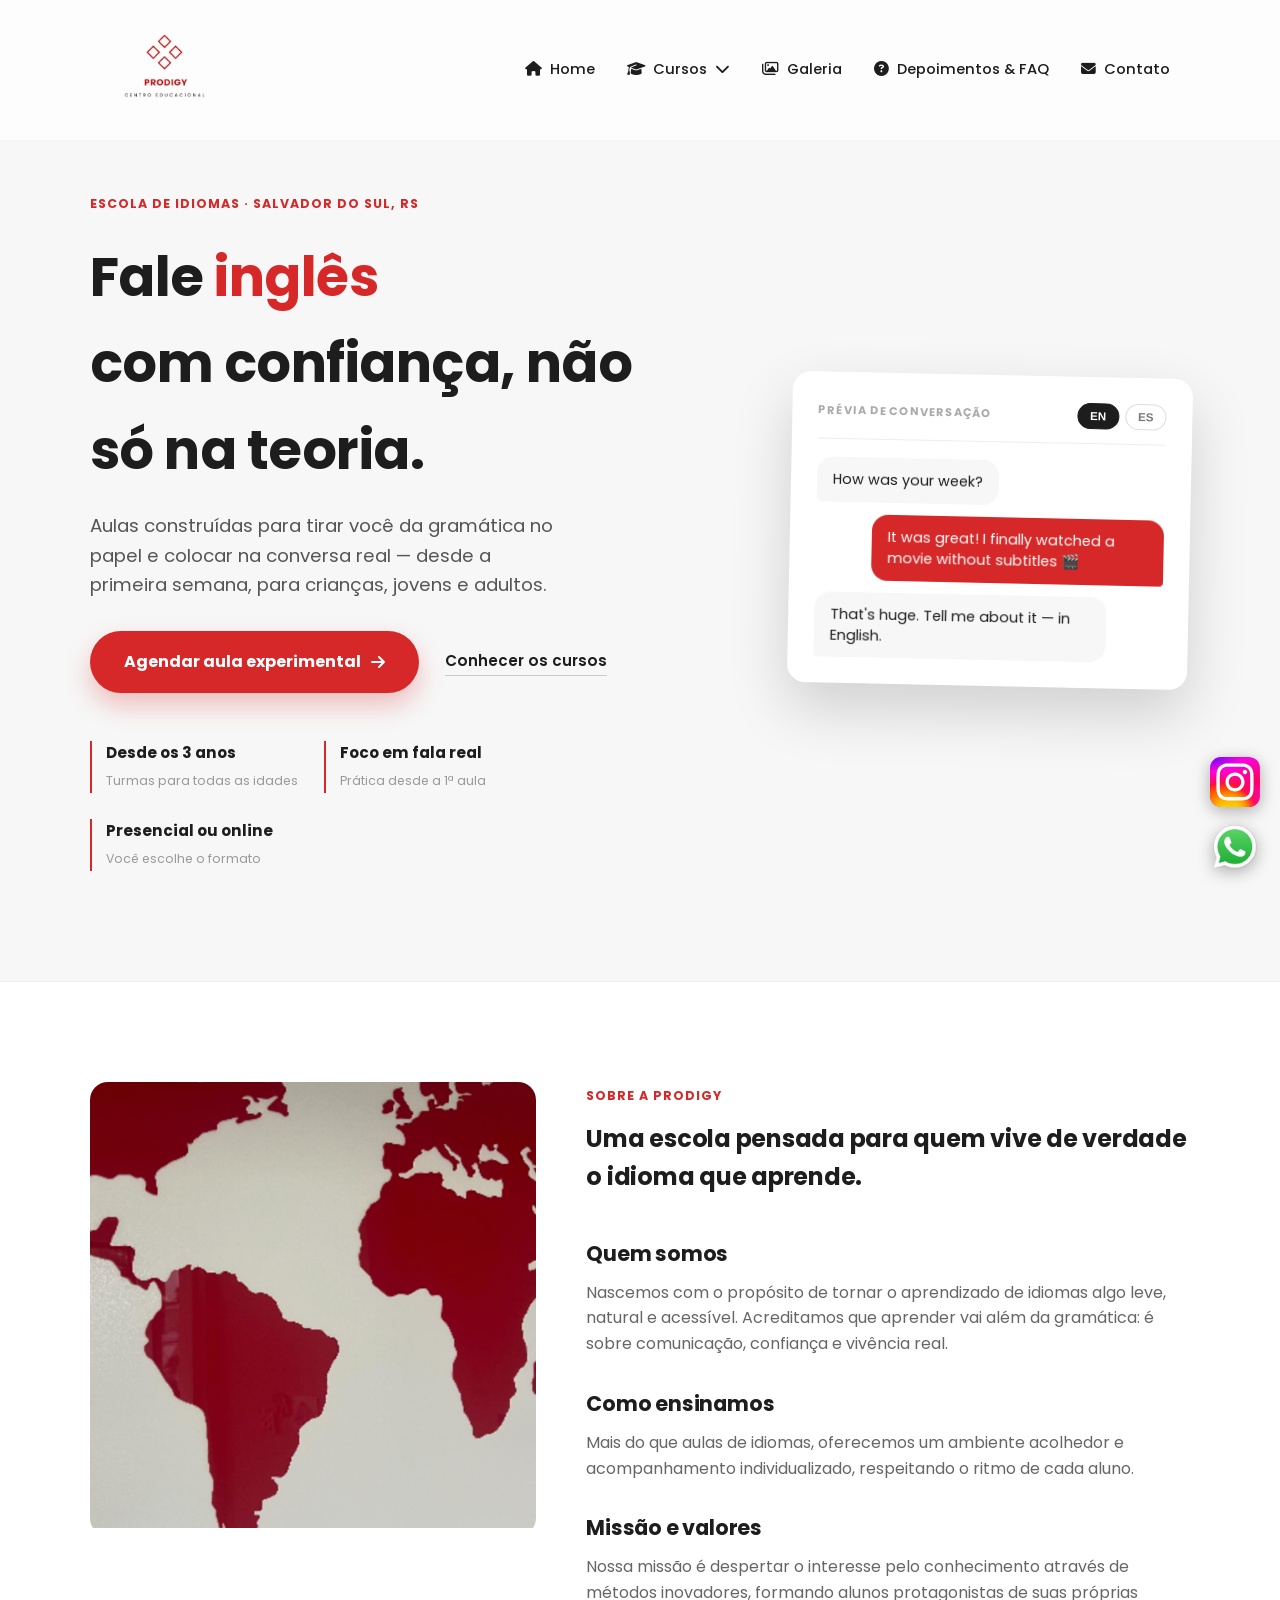
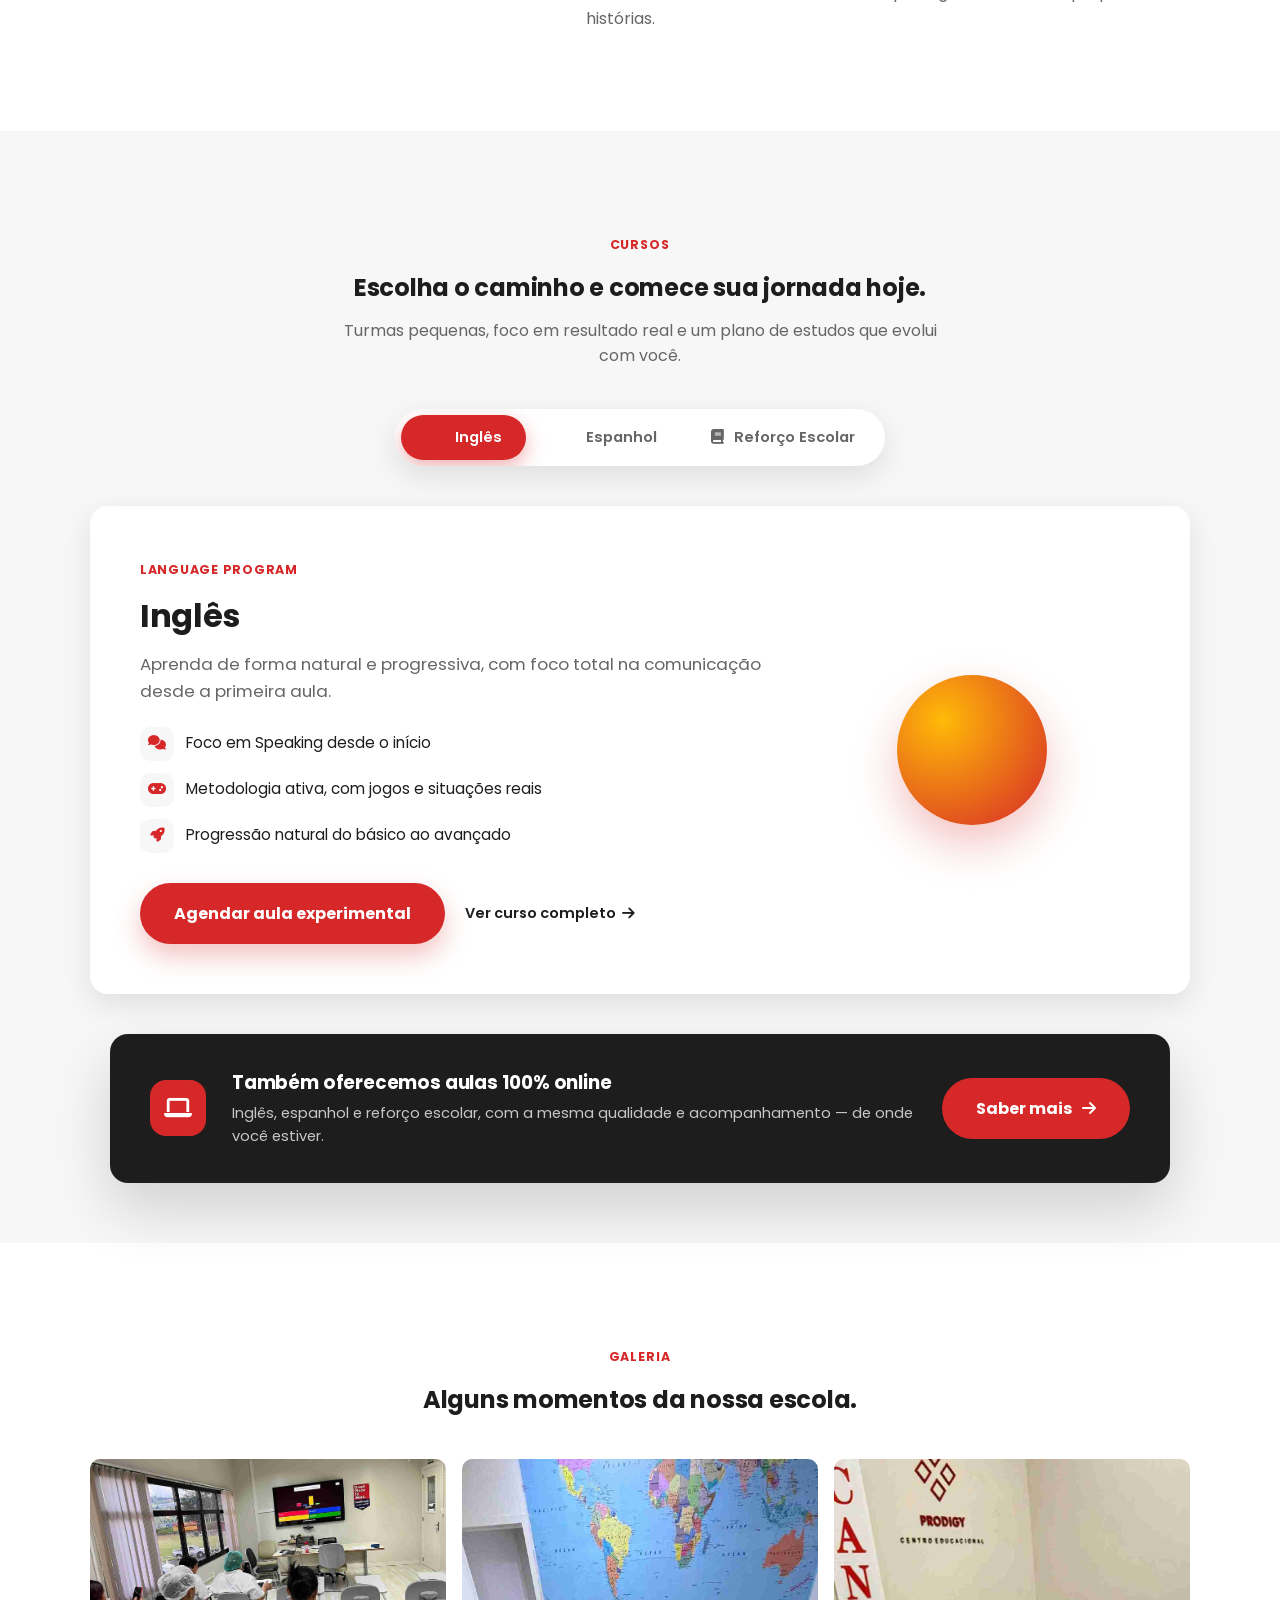
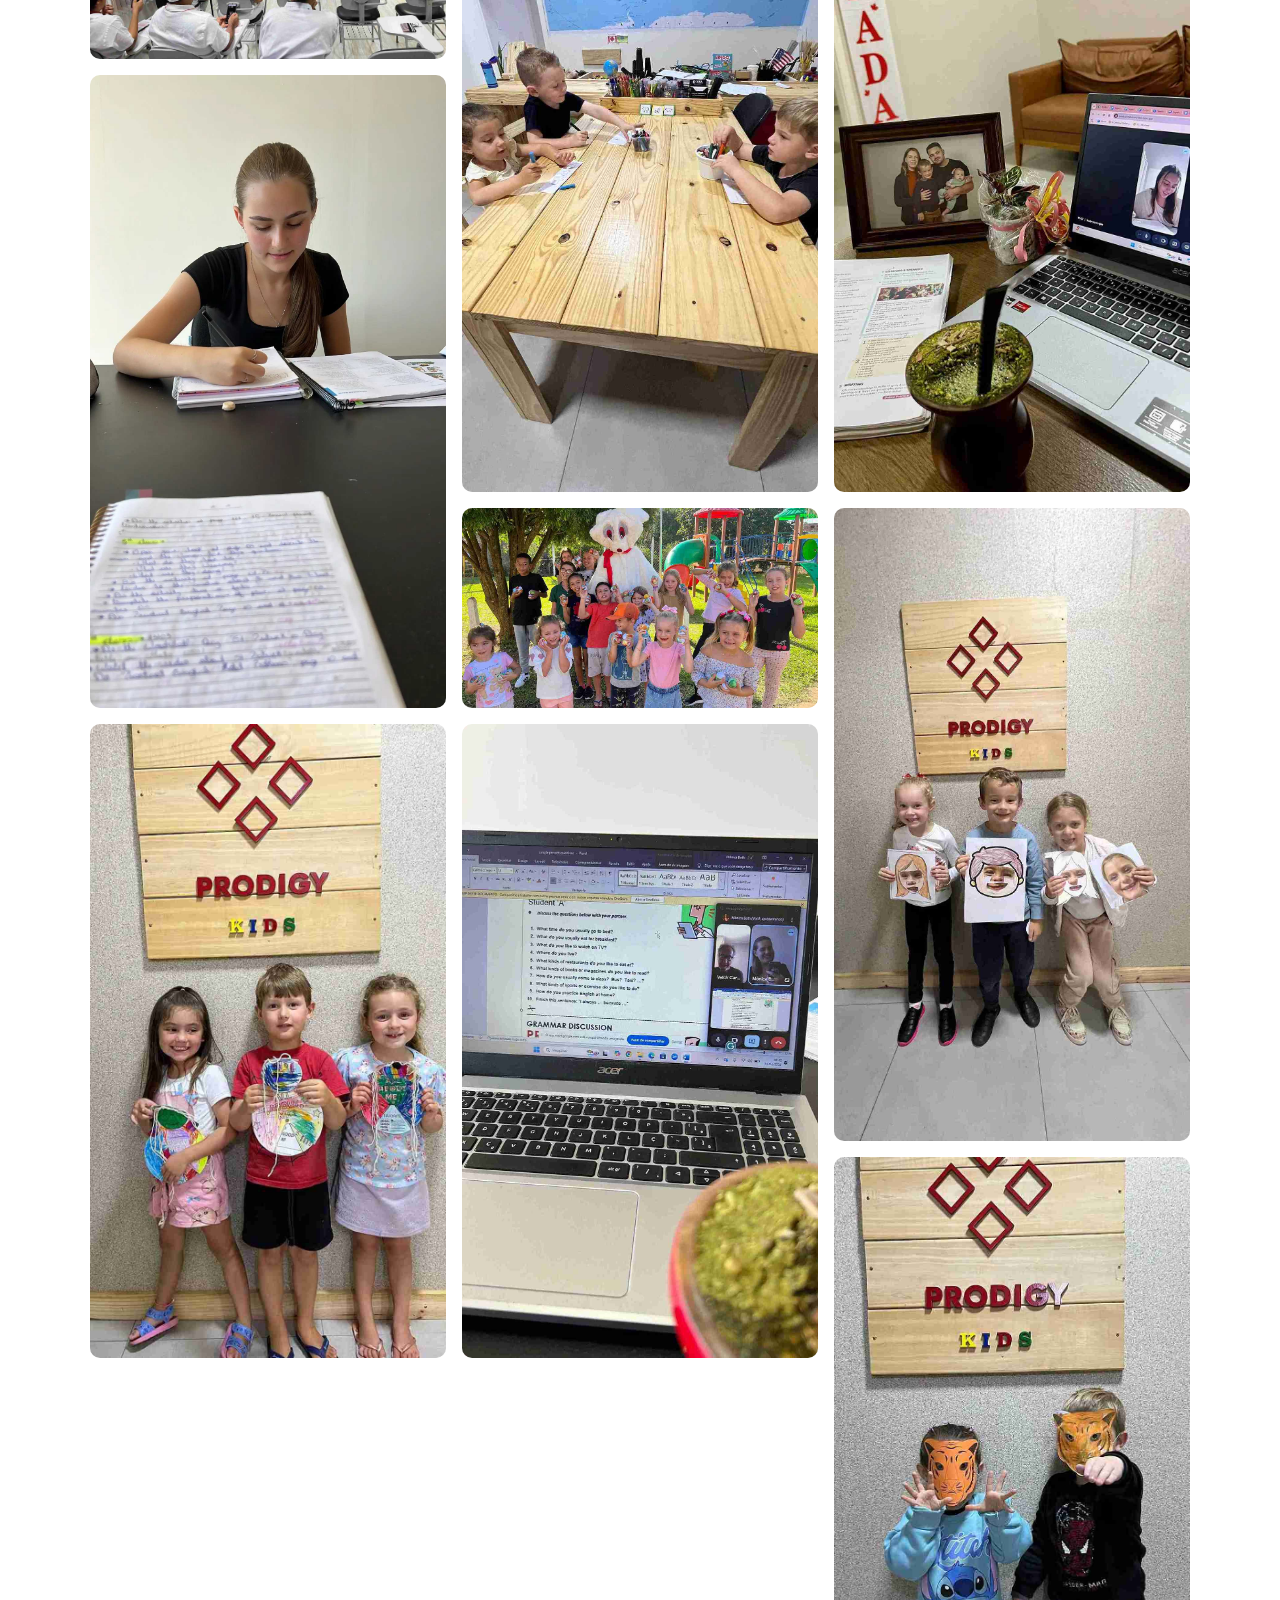
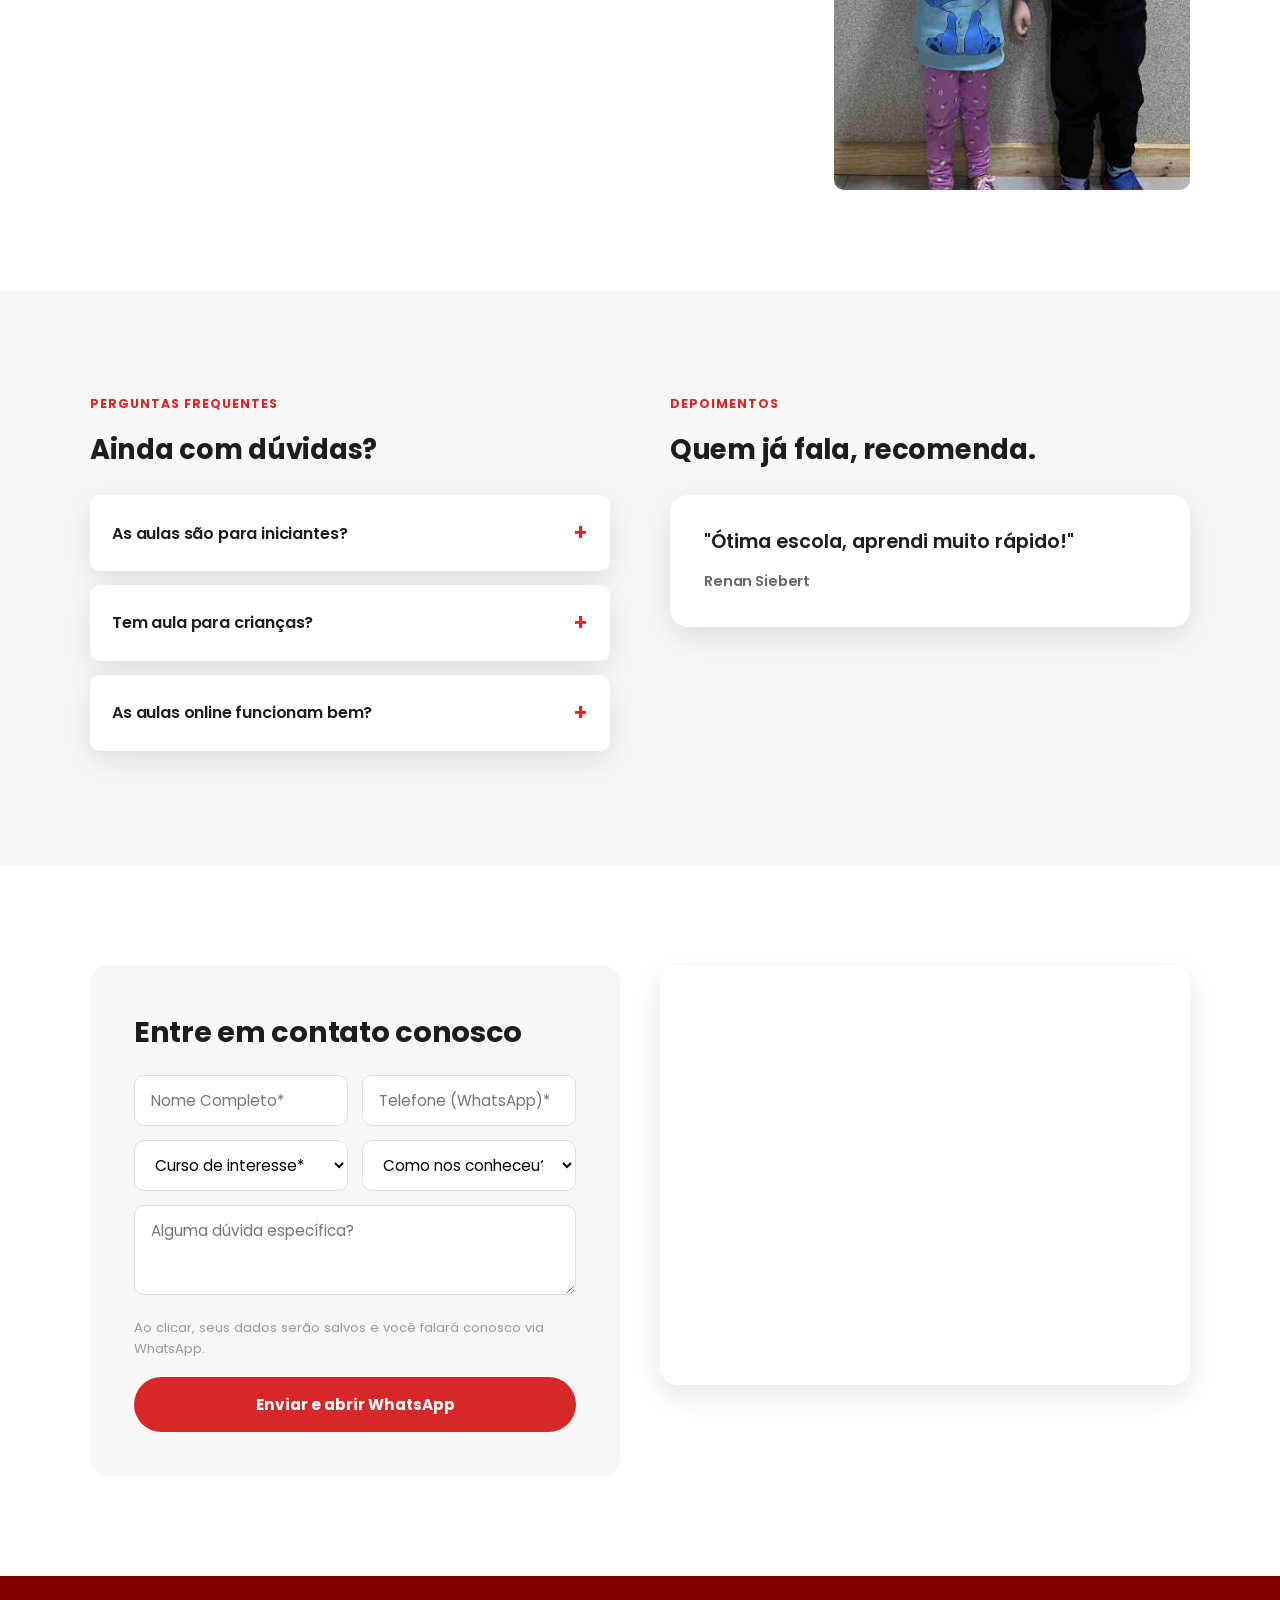
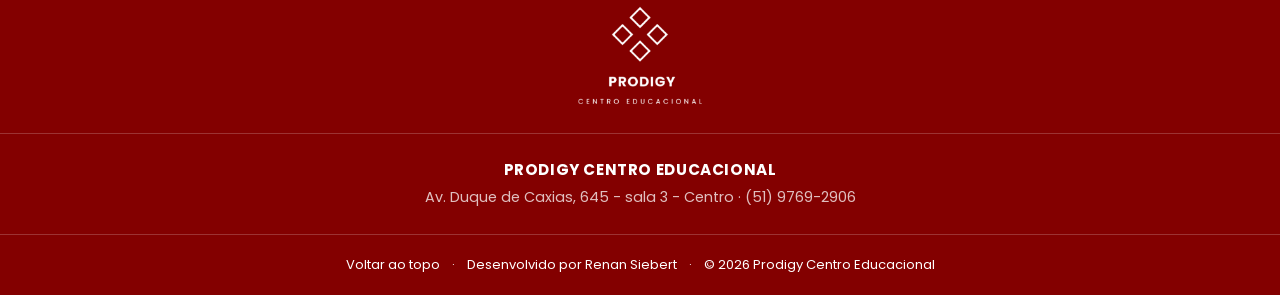
==== commit ca6ca4de: "commit alterações gerais e criação de nova aba de reforço escolar" ====
--- a/index.html
+++ b/index.html
@@ -4,14 +4,14 @@
 <head>
     <meta charset="UTF-8">
     <meta name="viewport" content="width=device-width, initial-scale=1.0">
-    <meta name="description" content="Aulas de inglês e espanhol focadas em conversação real, para crianças, jovens e adultos, em Salvador do Sul - RS.">
+    <meta name="description" content="Aulas de inglês, espanhol e reforço escolar, presenciais e online, em Salvador do Sul - RS.">
     <link rel="stylesheet" href="https://cdnjs.cloudflare.com/ajax/libs/font-awesome/6.7.2/css/all.min.css">
     <link rel="icon" type="image/png" href="./assets/fiveicon.png">
-    <title>Prodigy Centro Educacional — Fale inglês e espanhol com confiança</title>
     <link rel="preconnect" href="https://fonts.googleapis.com">
     <link rel="preconnect" href="https://fonts.gstatic.com" crossorigin>
-    <link href="https://fonts.googleapis.com/css2?family=Bricolage+Grotesque:opsz,wght@12..96,400..800&family=Inter:wght@400;500;600;700&family=JetBrains+Mono:wght@500;600&display=swap" rel="stylesheet">
+    <link href="https://fonts.googleapis.com/css2?family=Poppins:wght@400;500;600;700;800&display=swap" rel="stylesheet">
     <link rel="stylesheet" href="style.css">
+    <title>Prodigy Centro Educacional — Fale inglês e espanhol com confiança</title>
 </head>
 
 <body>
@@ -25,45 +25,23 @@
 
             <nav class="nav" id="nav">
                 <ul class="menu">
-                    <li>
-                        <a href="#">
-                            <i class="fa-solid fa-house"></i>
-                            Home
-                        </a>
-                    </li>
+                    <li><a href="#"><i class="fa-solid fa-house"></i> Home</a></li>
 
                     <li class="dropdown">
                         <a href="#" id="btn-cursos">
-                            <i class="fa-solid fa-graduation-cap"></i>
-                            Cursos
+                            <i class="fa-solid fa-graduation-cap"></i> Cursos
                             <span class="seta"><i class="fa-solid fa-chevron-down"></i></span>
                         </a>
                         <ul class="dropdown-menu" id="menu-cursos">
                             <li><a href="./ingles/">Inglês</a></li>
                             <li><a href="./espanhol/">Espanhol</a></li>
+                            <li><a href="./reforco/">Reforço Escolar</a></li>
                         </ul>
                     </li>
 
-                    <li>
-                        <a href="#galeria">
-                            <i class="fa-regular fa-images"></i>
-                            Galeria
-                        </a>
-                    </li>
-
-                    <li>
-                        <a href="#faq">
-                            <i class="fa-solid fa-circle-question"></i>
-                            Depoimentos & FAQ
-                        </a>
-                    </li>
-
-                    <li>
-                        <a href="#formContato">
-                            <i class="fa-solid fa-envelope"></i>
-                            Contato
-                        </a>
-                    </li>
+                    <li><a href="#galeria"><i class="fa-regular fa-images"></i> Galeria</a></li>
+                    <li><a href="#faq"><i class="fa-solid fa-circle-question"></i> Depoimentos & FAQ</a></li>
+                    <li><a href="#formContato"><i class="fa-solid fa-envelope"></i> Contato</a></li>
                 </ul>
             </nav>
         </div>
@@ -80,10 +58,10 @@
 
     <!-- ================= HERO ================= -->
     <section class="hero">
-        <div class="hero-bg-word" aria-hidden="true">LET'S SPEAK</div>
-
-        <div class="container hero-grid">
-            <div class="hero-copy">
+        <div class="hero-bg-word" aria-hidden="true">SPEAK</div>
+
+        <div class="hero-grid">
+            <div>
                 <span class="eyebrow">Escola de idiomas · Salvador do Sul, RS</span>
                 <h1 class="hero-title">
                     Fale <span class="hero-word" data-words='["inglês", "espanhol"]'>inglês</span><br>
@@ -94,7 +72,7 @@
                 </p>
 
                 <div class="hero-actions">
-                    <a class="btn-cta" href="https://wa.me/555197692906?text=Olá, gostaria de agendar uma aula experimental!">
+                    <a class="btn-primary" href="https://wa.me/555197692906?text=Olá, gostaria de agendar uma aula experimental!">
                         Agendar aula experimental
                         <i class="fa-solid fa-arrow-right arrow"></i>
                     </a>
@@ -111,13 +89,13 @@
                         <span>Prática desde a 1ª aula</span>
                     </div>
                     <div class="hero-stat">
-                        <strong>Acompanhamento individual</strong>
-                        <span>Respeitando o ritmo do aluno</span>
-                    </div>
-                </div>
-            </div>
-
-            <div class="hero-visual">
+                        <strong>Presencial ou online</strong>
+                        <span>Você escolhe o formato</span>
+                    </div>
+                </div>
+            </div>
+
+            <div>
                 <div class="chat-card">
                     <div class="chat-card-head">
                         <span>Prévia de conversação</span>
@@ -134,53 +112,54 @@
 
     <!-- ================= SOBRE ================= -->
     <section class="sobre-section reveal">
-        <div class="container">
-            <div class="section-head">
-                <span class="eyebrow">Sobre a Prodigy</span>
-                <h2>Uma escola pensada para quem vive de verdade o idioma que aprende.</h2>
-            </div>
-
-            <div class="sobre-grid">
-                <div class="sobre-imagem">
-                    <img src="./assets/section.png" alt="Ambiente da Prodigy Centro Educacional">
-                </div>
-
-                <div class="sobre-blocos">
-                    <div class="sobre-bloco">
-                        <h3>Quem somos</h3>
-                        <p>Nascemos com o propósito de tornar o aprendizado de idiomas algo leve, natural e acessível. Acreditamos que aprender vai além da gramática: é sobre comunicação, confiança e vivência real. Oferecemos inglês e espanhol com foco na prática desde o primeiro dia.</p>
-                    </div>
-                    <div class="sobre-bloco">
-                        <h3>Como ensinamos</h3>
-                        <p>Mais do que aulas de idiomas, oferecemos um ambiente acolhedor e acompanhamento individualizado. Nosso foco é fortalecer a base de aprendizagem de crianças, jovens e adultos, respeitando o ritmo de cada aluno e transformando o estudo em uma experiência prazerosa.</p>
-                    </div>
-                    <div class="sobre-bloco">
-                        <h3>Missão e valores</h3>
-                        <p>Nossa missão é despertar o interesse pelo conhecimento através de métodos inovadores, formando alunos protagonistas de suas próprias histórias. Valorizamos a ética, o pensamento crítico e a responsabilidade social.</p>
-                    </div>
-                </div>
-            </div>
-        </div>
-    </section>
-  <!-- ================= CURSOS ================= -->
+        <div class="sobre-grid">
+            <div class="sobre-imagem">
+                <img src="./assets/section.png" alt="Ambiente da Prodigy Centro Educacional">
+            </div>
+
+            <div class="sobre-blocos">
+                <div class="sobre-bloco">
+                    <span class="eyebrow">Sobre a Prodigy</span>
+                    <h2>Uma escola pensada para quem vive de verdade o idioma que aprende.</h2>
+                </div>
+                <div class="sobre-bloco">
+                    <h3>Quem somos</h3>
+                    <p>Nascemos com o propósito de tornar o aprendizado de idiomas algo leve, natural e acessível. Acreditamos que aprender vai além da gramática: é sobre comunicação, confiança e vivência real.</p>
+                </div>
+                <div class="sobre-bloco">
+                    <h3>Como ensinamos</h3>
+                    <p>Mais do que aulas de idiomas, oferecemos um ambiente acolhedor e acompanhamento individualizado, respeitando o ritmo de cada aluno.</p>
+                </div>
+                <div class="sobre-bloco">
+                    <h3>Missão e valores</h3>
+                    <p>Nossa missão é despertar o interesse pelo conhecimento através de métodos inovadores, formando alunos protagonistas de suas próprias histórias.</p>
+                </div>
+            </div>
+        </div>
+    </section>
+
+    <!-- ================= CURSOS ================= -->
     <section class="cursos-section" id="cursos">
         <div class="section-head reveal">
             <span class="eyebrow">Cursos</span>
-            <h2>Escolha o idioma e comece sua jornada hoje.</h2>
-            <p>Turmas pequenas, foco em conversação e um plano de estudos que evolui com você.</p>
-        </div>
- 
+            <h2>Escolha o caminho e comece sua jornada hoje.</h2>
+            <p>Turmas pequenas, foco em resultado real e um plano de estudos que evolui com você.</p>
+        </div>
+
         <div class="cursos-switcher reveal">
-            <div class="cursos-tablist" role="tablist" aria-label="Escolha o idioma do curso">
+            <div class="cursos-tablist" role="tablist" aria-label="Escolha o curso">
                 <button type="button" role="tab" id="tab-ingles" aria-selected="true" aria-controls="panel-ingles" class="curso-tab active" data-curso="ingles">
                     <img src="https://flagcdn.com/w40/us.png" alt="" aria-hidden="true"> Inglês
                 </button>
                 <button type="button" role="tab" id="tab-espanhol" aria-selected="false" aria-controls="panel-espanhol" tabindex="-1" class="curso-tab" data-curso="espanhol">
                     <img src="https://flagcdn.com/w40/es.png" alt="" aria-hidden="true"> Espanhol
                 </button>
+                <button type="button" role="tab" id="tab-reforco" aria-selected="false" aria-controls="panel-reforco" tabindex="-1" class="curso-tab" data-curso="reforco">
+                    <i class="fa-solid fa-book" aria-hidden="true"></i> Reforço Escolar
+                </button>
                 <span class="tab-indicator" aria-hidden="true"></span>
             </div>
- 
+
             <div class="cursos-panels">
                 <div id="panel-ingles" role="tabpanel" aria-labelledby="tab-ingles" class="curso-panel active">
                     <div class="curso-panel-grid">
@@ -194,16 +173,14 @@
                                 <li><i class="fa-solid fa-rocket"></i> Progressão natural do básico ao avançado</li>
                             </ul>
                             <div class="curso-panel-actions">
-                                <a href="https://wa.me/555197692906?text=Olá, gostaria de agendar uma aula experimental de Inglês!" class="btn-cursos">Agendar aula experimental</a>
+                                <a href="https://wa.me/555197692906?text=Olá, gostaria de agendar uma aula experimental de Inglês!" class="btn-primary">Agendar aula experimental</a>
                                 <a href="./ingles/" class="btn-card-outline">Ver curso completo <i class="fa-solid fa-arrow-right"></i></a>
                             </div>
                         </div>
-                        <div class="curso-emblem" aria-hidden="true">
-                            <img src="https://flagcdn.com/w80/us.png" alt="">
-                        </div>
-                    </div>
-                </div>
- 
+                        <div class="curso-emblem" aria-hidden="true"><img src="https://flagcdn.com/w80/us.png" alt=""></div>
+                    </div>
+                </div>
+
                 <div id="panel-espanhol" role="tabpanel" aria-labelledby="tab-espanhol" class="curso-panel" hidden>
                     <div class="curso-panel-grid">
                         <div class="curso-panel-copy">
@@ -216,19 +193,50 @@
                                 <li><i class="fa-solid fa-chart-line"></i> Fluência gradual, com segurança</li>
                             </ul>
                             <div class="curso-panel-actions">
-                                <a href="https://wa.me/555197692906?text=Olá, gostaria de agendar uma aula experimental de Espanhol!" class="btn-cursos">Agendar aula experimental</a>
+                                <a href="https://wa.me/555197692906?text=Olá, gostaria de agendar uma aula experimental de Espanhol!" class="btn-primary">Agendar aula experimental</a>
                                 <a href="./espanhol/" class="btn-card-outline">Ver curso completo <i class="fa-solid fa-arrow-right"></i></a>
                             </div>
                         </div>
-                        <div class="curso-emblem" aria-hidden="true">
-                            <img src="https://flagcdn.com/w80/es.png" alt="">
+                        <div class="curso-emblem" aria-hidden="true"><img src="https://flagcdn.com/w80/es.png" alt=""></div>
+                    </div>
+                </div>
+
+                <div id="panel-reforco" role="tabpanel" aria-labelledby="tab-reforco" class="curso-panel" hidden>
+                    <div class="curso-panel-grid">
+                        <div class="curso-panel-copy">
+                            <span class="curso-panel-tag">Acompanhamento Escolar</span>
+                            <h3>Reforço Escolar</h3>
+                            <p>Apoio individualizado para fortalecer a base de aprendizagem, com foco nas matérias em que o aluno mais precisa.</p>
+                            <ul class="curso-panel-highlights">
+                                <li><i class="fa-solid fa-user-check"></i> Acompanhamento individual por aluno</li>
+                                <li><i class="fa-solid fa-book-open"></i> Todas as matérias do ensino fundamental e médio</li>
+                                <li><i class="fa-solid fa-chart-simple"></i> Foco em resultado, não em decoreba</li>
+                            </ul>
+                            <div class="curso-panel-actions">
+                                <a href="https://wa.me/555197692906?text=Olá, gostaria de agendar uma aula experimental de Reforço Escolar!" class="btn-primary">Agendar aula experimental</a>
+                                <a href="./reforco/" class="btn-card-outline">Ver curso completo <i class="fa-solid fa-arrow-right"></i></a>
+                            </div>
                         </div>
-                    </div>
-                </div>
-            </div>
-        </div>
-    </section>
-
+                        <div class="curso-emblem" aria-hidden="true"><i class="fa-solid fa-graduation-cap"></i></div>
+                    </div>
+                </div>
+            </div>
+        </div>
+
+        <!-- ================= AULAS ONLINE ================= -->
+        <div class="online-banner reveal">
+            <div class="online-banner-inner">
+                <div class="online-banner-icon"><i class="fa-solid fa-laptop"></i></div>
+                <div class="online-banner-text">
+                    <h3>Também oferecemos aulas 100% online</h3>
+                    <p>Inglês, espanhol e reforço escolar, com a mesma qualidade e acompanhamento — de onde você estiver.</p>
+                </div>
+                <a href="https://wa.me/555197692906?text=Olá, gostaria de saber mais sobre as aulas online!" class="btn-primary">
+                    Saber mais <i class="fa-solid fa-arrow-right arrow"></i>
+                </a>
+            </div>
+        </div>
+    </section>
 
     <!-- ================= GALERIA ================= -->
     <section class="galeria-section" id="galeria">
@@ -236,7 +244,7 @@
             <span class="eyebrow">Galeria</span>
             <h2>Alguns momentos da nossa escola.</h2>
         </div>
- 
+
         <div class="masonry reveal">
             <div class="item"><img src="./assets/imagem fundo.jpg" alt="Momento na Prodigy"></div>
             <div class="item"><img src="./assets/WhatsApp-Image-2026-06-08-at-22.47.58-_1__11zon.jpg" alt="Momento na Prodigy"></div>
@@ -249,7 +257,7 @@
             <div class="item"><img src="./assets/WhatsApp-Image-2026-06-08-at-22.47.58-_8__11zon.jpg" alt="Momento na Prodigy"></div>
         </div>
     </section>
- 
+
     <div class="lightbox">
         <span class="close">&times;</span>
         <img class="lightbox-img" alt="Imagem ampliada">
@@ -257,42 +265,40 @@
 
     <!-- ================= DEPOIMENTOS & FAQ ================= -->
     <section class="info-section" id="faq">
-        <div class="container info-grid">
+        <div class="info-grid">
             <div class="reveal">
-                <div class="section-head" style="margin-bottom: 32px;">
-                    <span class="eyebrow">Perguntas frequentes</span>
-                    <h2 style="font-size: 1.8rem;">Ainda com dúvidas?</h2>
-                </div>
+                <span class="eyebrow">Perguntas frequentes</span>
+                <h2 style="font-size:1.7rem; margin-bottom:24px;">Ainda com dúvidas?</h2>
 
                 <div class="faq-item">
                     <h3>As aulas são para iniciantes?</h3>
                     <p>Sim! Temos turmas do básico ao avançado.</p>
                 </div>
-
                 <div class="faq-item">
                     <h3>Tem aula para crianças?</h3>
                     <p>Sim, a partir de 3 anos.</p>
                 </div>
+                <div class="faq-item">
+                    <h3>As aulas online funcionam bem?</h3>
+                    <p>Sim! Usamos as mesmas atividades e acompanhamento das aulas presenciais.</p>
+                </div>
             </div>
 
             <div class="reveal">
-                <div class="section-head" style="margin-bottom: 32px;">
-                    <span class="eyebrow">Depoimentos</span>
-                    <h2 style="font-size: 1.8rem;">Quem já fala, recomenda.</h2>
-                </div>
+                <span class="eyebrow">Depoimentos</span>
+                <h2 style="font-size:1.7rem; margin-bottom:24px;">Quem já fala, recomenda.</h2>
 
                 <div class="carousel">
-                    <span class="quote-mark">"</span>
                     <div class="item active">
-                        <p>Ótima escola, aprendi muito rápido!</p>
+                        <p>"Ótima escola, aprendi muito rápido!"</p>
                         <h3>Renan Siebert</h3>
                     </div>
                     <div class="item">
-                        <p>Professores excelentes e ambiente incrível.</p>
+                        <p>"Professores excelentes e ambiente incrível."</p>
                         <h3>Camila Goelzer</h3>
                     </div>
                     <div class="item">
-                        <p>Recomendo para quem quer aprender de verdade.</p>
+                        <p>"Recomendo para quem quer aprender de verdade."</p>
                         <h3>Marilice Patzlaff</h3>
                     </div>
                 </div>
@@ -302,7 +308,7 @@
 
     <!-- ================= CONTATO ================= -->
     <section class="contato-section">
-        <div class="container contato-grid">
+        <div class="contato-grid">
             <form id="formContato" class="reveal">
                 <h1>Entre em contato conosco</h1>
                 <div class="formContato">
@@ -310,10 +316,10 @@
                     <input type="tel" id="telefone" name="telefone" placeholder="Telefone (WhatsApp)*" required>
 
                     <select id="idioma" name="idioma" required>
-                        <option value="" disabled selected>Idioma de interesse*</option>
+                        <option value="" disabled selected>Curso de interesse*</option>
                         <option value="Inglês">Inglês</option>
                         <option value="Espanhol">Espanhol</option>
-                        <option value="Alemão">Alemão</option>
+                        <option value="Reforço Escolar">Reforço Escolar</option>
                     </select>
 
                     <select id="origem" name="origem" required>
@@ -340,25 +346,23 @@
     </section>
 
     <footer class="footer">
-        <div class="container">
-            <div class="footer-top">
-                <img src="./assets/logo.png" class="footer-logo" alt="Logo">
-            </div>
-            <div class="footer-content">
-                <h4>PRODIGY CENTRO EDUCACIONAL</h4>
-                <p>Av. Duque de Caxias, 645 - sala 3 - Centro · (51) 9769-2906</p>
-            </div>
-            <div class="footer-bottom">
-                <a href="./index.html" class="voltar-topo">Voltar ao topo</a>
-                <span>·</span>
-                <p>Desenvolvido por <a href="https://www.linkedin.com/in/renansiebert/" target="_blank" class="voltar-topo">Renan Siebert</a></p>
-                <span>·</span>
-                <p>© 2026 Prodigy Centro Educacional</p>
-            </div>
+        <div class="footer-top">
+            <img src="./assets/logo.png" class="footer-logo" alt="Logo">
+        </div>
+        <div class="footer-content">
+            <h4>PRODIGY CENTRO EDUCACIONAL</h4>
+            <p>Av. Duque de Caxias, 645 - sala 3 - Centro · (51) 9769-2906</p>
+        </div>
+        <div class="footer-bottom">
+            <a href="./index.html" class="voltar-topo">Voltar ao topo</a>
+            <span>·</span>
+            <p>Desenvolvido por <a href="https://www.linkedin.com/in/renansiebert/" target="_blank" class="voltar-topo">Renan Siebert</a></p>
+            <span>·</span>
+            <p>© 2026 Prodigy Centro Educacional</p>
         </div>
     </footer>
 
     <script src="scripts.js"></script>
 </body>
 
-</html>
+</html>
--- a/style.css
+++ b/style.css
@@ -1,16 +1,9 @@
-/* /* ===================================================================
-   PRODIGY CENTRO EDUCACIONAL — Design System
-   =================================================================== */
-
-* {
-    margin: 0;
-    padding: 0;
-    box-sizing: border-box;
-}
-
-[hidden] {
-    display: none !important;
-}
+/* ===================================================================
+   PRODIGY — Home (sistema de design canônico)
+   =================================================================== */
+
+* { margin: 0; padding: 0; box-sizing: border-box; }
+[hidden] { display: none !important; }
 
 html {
     scroll-behavior: smooth;
@@ -18,306 +11,98 @@
 }
 
 :root {
-    /* --- Cor --- */
-    --ink: #14131b;
-    --ink-soft: #5b5763;
-    --ink-faint: #8f8b96;
-
-    --paper: #f7f5f0;
-    --paper-alt: #efeae1;
-    --surface: #ffffff;
-
-    --primary: #a61b29;
-    --primary-bright: #d93247;
-    --primary-deep: #6e0f1c;
-    --gold: #cf9a3e;
-    --gold-soft: #f3e4c4;
-
-    --border: rgba(20, 19, 27, 0.1);
-    --border-strong: rgba(20, 19, 27, 0.18);
-
-    --shadow-soft: 0 20px 50px rgba(20, 19, 27, 0.08);
-    --shadow-lift: 0 30px 80px rgba(20, 19, 27, 0.18);
-
-    /* --- Forma --- */
-    --radius-lg: 28px;
-    --radius-md: 18px;
+    --primary: #d62828;
+    --primary-dark: #9d0208;
+    --accent: #ffba08;
+
+    --bg: #ffffff;
+    --bg-soft: #f7f7f7;
+    --bg-glass: rgba(255, 255, 255, 0.75);
+    --bg-glass-scrolled: rgba(255, 255, 255, 0.95);
+
+    --text: #1d1d1d;
+    --text-light: #666;
+    --border: #eee;
+
+    --radius: 18px;
     --radius-sm: 10px;
-
-    /* --- Tipografia --- */
-    --font-display: 'Bricolage Grotesque', 'Inter', sans-serif;
-    --font-body: 'Inter', sans-serif;
-    --font-mono: 'JetBrains Mono', monospace;
+    --shadow: 0 10px 30px rgba(0, 0, 0, 0.1);
+    --shadow-lift: 0 25px 60px rgba(0, 0, 0, 0.16);
 }
 
 body {
-    font-family: var(--font-body);
-    background: var(--paper);
-    color: var(--ink);
+    font-family: 'Poppins', sans-serif;
+    background: var(--bg);
+    color: var(--text);
     line-height: 1.6;
     -webkit-font-smoothing: antialiased;
 }
 
-img {
-    max-width: 100%;
-    display: block;
-}
-
-a {
-    color: inherit;
-}
-
-h1,
-h2,
-h3,
-h4 {
-    font-family: var(--font-display);
-    font-weight: 600;
-    line-height: 1.08;
-    letter-spacing: -0.02em;
-    color: var(--ink);
-}
-
-.container {
-    max-width: 1160px;
-    margin: 0 auto;
-    padding: 0 24px;
-}
-
-.eyebrow {
-    display: inline-flex;
-    align-items: center;
-    gap: 10px;
-    font-family: var(--font-mono);
-    font-size: 0.72rem;
-    letter-spacing: 0.14em;
-    text-transform: uppercase;
-    color: var(--primary);
-    margin-bottom: 18px;
-}
-
-.eyebrow::before {
-    content: "";
-    width: 18px;
-    height: 1px;
-    background: var(--primary);
-}
-
-section {
-    padding: 110px 0;
-}
-
-.section-head {
-    max-width: 620px;
-    margin-bottom: 56px;
-}
-
-.section-head h2 {
-    font-size: clamp(2rem, 3.4vw, 2.8rem);
-    margin-bottom: 14px;
-}
-
-.section-head p {
-    color: var(--ink-soft);
-    font-size: 1.05rem;
-}
+h1, h2, h3, h4 { font-weight: 700; margin-bottom: 10px; letter-spacing: -0.01em; }
+
+.container { max-width: 1100px; margin: auto; padding: 20px; }
+
+:focus-visible { outline: 2px solid var(--primary); outline-offset: 3px; border-radius: 4px; }
 
 @media (prefers-reduced-motion: reduce) {
-
-    *,
-    *::before,
-    *::after {
+    *, *::before, *::after {
         animation-duration: 0.001ms !important;
-        animation-iteration-count: 1 !important;
         transition-duration: 0.001ms !important;
         scroll-behavior: auto !important;
     }
 }
 
-:focus-visible {
-    outline: 2px solid var(--primary);
-    outline-offset: 3px;
-    border-radius: 4px;
-}
-
-/* ===================================================================
-   SOCIAL FLUTUANTE
-   =================================================================== */
-.floating-social {
-    position: fixed !important;
-    bottom: 20px !important;
-    right: 20px !important;
-    display: flex !important;
-    flex-direction: column !important;
-    gap: 8px;
-    z-index: 9999 !important;
-}
-
-.social-icon {
-    width: 50px;
-    filter: drop-shadow(0px 4px 8px rgba(0, 0, 0, 0.3));
-    transition: 0.3s;
-}
-
-.social-icon:hover {
-    transform: scale(1.1);
-}
-
-/* ===================================================================
-   BOTÕES
-   =================================================================== */
-.btn-cta {
-    position: relative;
-    display: inline-flex;
-    align-items: center;
-    gap: 10px;
-    background: var(--ink);
-    color: #fff;
-    font-weight: 600;
-    font-size: 0.98rem;
-    padding: 17px 28px;
-    border-radius: 999px;
-    text-decoration: none;
-    transition: transform 0.25s ease, background 0.25s ease, box-shadow 0.25s ease;
-    box-shadow: 0 14px 30px rgba(20, 19, 27, 0.22);
-}
-
-.btn-cta:hover {
-    background: var(--primary);
-    transform: translateY(-2px);
-    box-shadow: 0 18px 36px rgba(166, 27, 41, 0.32);
-}
-
-.btn-cta .arrow {
-    transition: transform 0.25s ease;
-}
-
-.btn-cta:hover .arrow {
-    transform: translateX(3px);
-}
-
-.btn-link {
-    display: inline-flex;
-    align-items: center;
-    gap: 6px;
-    font-weight: 600;
-    font-size: 0.95rem;
-    text-decoration: none;
-    color: var(--ink);
-    border-bottom: 1px solid var(--border-strong);
-    padding-bottom: 3px;
-    transition: 0.2s;
-}
-
-.btn-link:hover {
-    color: var(--primary);
-    border-color: var(--primary);
-}
-
-.btn-outline-card {
-    display: inline-flex;
-    align-items: center;
-    gap: 8px;
-    font-weight: 600;
-    font-size: 0.9rem;
-    color: var(--ink);
-    text-decoration: none;
-}
-
-.btn-outline-card:hover {
-    color: var(--primary);
-}
-
-.btn-cursos {
-    position: relative;
-    display: inline-flex;
-    align-items: center;
-    gap: 10px;
-    background: var(--primary);
-    color: #fff;
-    font-weight: 600;
-    font-size: 0.98rem;
-    padding: 17px 28px;
-    border-radius: 999px;
-    text-decoration: none;
-    transition: transform 0.25s ease, background 0.25s ease, box-shadow 0.25s ease;
-    box-shadow: 0 14px 30px rgba(20, 19, 27, 0.22);
-}
-
-.btn-cta:hover {
-    background: var(--ink);
-    transform: translateY(-2px);
-    box-shadow: 0 18px 36px rgba(166, 27, 41, 0.32);
-}
-
-/* ===================================================================
-   HEADER
+/* ===================================================================
+   HEADER (canônico — usado igual nas 4 páginas)
    =================================================================== */
 .header {
     position: fixed;
     top: 0;
     width: 100%;
     z-index: 999;
-    padding: 1px 0;
+    padding: 14px 0;
     transition: 0.3s ease;
-}
-
-.header .container {
-    display: flex;
-    align-items: center;
-    justify-content: space-between;
 }
 
 .header::before {
     content: "";
     position: absolute;
     inset: 0;
-    background: rgba(255, 255, 255, 0.7);
+    background: var(--bg-glass);
     backdrop-filter: blur(14px);
     border-bottom: 1px solid transparent;
     z-index: -1;
     transition: 0.3s ease;
 }
 
-.header.scrolled {
-    padding: 8px 0;
-}
+.header.scrolled { padding: 10px 0; }
 
 .header.scrolled::before {
-    background: rgba(255, 255, 255, 0.92);
+    background: var(--bg-glass-scrolled);
     border-bottom-color: var(--border);
-}
-
-.logo {
-    height: 54px;
-    transition: 0.2s;
-}
-
-.logo:hover {
-    opacity: 0.8;
-}
-
-.menu {
-    display: flex;
-    align-items: center;
-    gap: 34px;
-    list-style: none;
-}
+    box-shadow: 0 4px 20px rgba(0, 0, 0, 0.06);
+}
+
+.header .container {
+    display: flex;
+    align-items: center;
+    justify-content: space-between;
+}
+
+.logo { height: 64px; transition: 0.2s; }
+.logo:hover { opacity: 0.8; }
+
+.menu { display: flex; align-items: center; gap: 32px; list-style: none; }
 
 .menu a {
     display: flex;
     align-items: center;
     gap: 8px;
     text-decoration: none;
-    color: var(--ink);
+    color: var(--text);
     font-size: 0.92rem;
     font-weight: 500;
     position: relative;
-}
-
-.menu a i {
-    font-size: 0.8rem;
-    color: var(--ink-faint);
 }
 
 .menu a::after {
@@ -331,29 +116,14 @@
     transition: width 0.25s ease;
 }
 
-.menu a:hover::after {
-    width: 100%;
-}
-
-.menu a:hover {
-    color: var(--primary);
-}
-
-.seta {
-    display: inline-flex;
-}
-
-.seta i {
-    transition: transform 0.3s ease;
-}
-
-.seta.ativa i {
-    transform: rotate(180deg);
-}
-
-.dropdown {
-    position: relative;
-}
+.menu a:hover::after { width: 100%; }
+.menu a:hover { color: var(--primary); }
+
+.seta { display: inline-flex; }
+.seta i { transition: transform 0.3s ease; }
+.seta.ativa i { transform: rotate(180deg); }
+
+.dropdown { position: relative; }
 
 .dropdown-menu {
     position: absolute;
@@ -361,7 +131,7 @@
     left: 0;
     margin: 0;
     list-style: none;
-    background: var(--surface);
+    background: #fff;
     border-radius: var(--radius-sm);
     box-shadow: var(--shadow-lift);
     padding: 8px;
@@ -369,9 +139,7 @@
     display: none;
 }
 
-.dropdown-menu.active {
-    display: block;
-}
+.dropdown-menu.active { display: block; }
 
 .dropdown-menu li a {
     display: block;
@@ -380,13 +148,8 @@
     font-size: 0.9rem;
 }
 
-.dropdown-menu li a::after {
-    display: none;
-}
-
-.dropdown-menu li a:hover {
-    background: var(--paper-alt);
-}
+.dropdown-menu li a::after { display: none; }
+.dropdown-menu li a:hover { background: var(--bg-soft); }
 
 .menu-toggle {
     display: none;
@@ -394,153 +157,167 @@
     cursor: pointer;
     background: none;
     border: none;
-    color: var(--ink);
-}
-
-/* ===================================================================
-   HERO — elemento de assinatura: prévia de conversa real
+    color: var(--text);
+}
+
+/* ===================================================================
+   SOCIAL FLUTUANTE
+   =================================================================== */
+.floating-social {
+    position: fixed !important;
+    bottom: 20px !important;
+    right: 20px !important;
+    display: flex !important;
+    flex-direction: column !important;
+    gap: 8px;
+    z-index: 9999 !important;
+}
+
+.social-icon { width: 50px; filter: drop-shadow(0px 4px 8px rgba(0, 0, 0, 0.3)); transition: 0.3s; }
+.social-icon:hover { transform: scale(1.1); }
+
+/* ===================================================================
+   HERO
    =================================================================== */
 .hero {
     position: relative;
-    padding: 190px 0 120px;
+    padding: 190px 20px 110px;
+    background: var(--bg-soft);
     overflow: hidden;
-}
-
+    border-bottom: 1px solid var(--border);
+}
+
+/* Palavra-fundo: encolhe proporcionalmente (clamp), nunca some */
 .hero-bg-word {
     position: absolute;
-    top: 2vw;
-    left: 50%;
+    top: 6%;
+    left: 65%;
     transform: translateX(-50%);
-    font-family: var(--font-display);
-    font-size: 10vw;
-    font-weight: 700;
-    color: var(--paper-alt);
-    letter-spacing: -0.04em;
+    font-size: clamp(48px, 14vw, 220px);
+    font-weight: 800;
+    color: rgba(214, 40, 40, 0.06);
     white-space: nowrap;
-    z-index: -1;
+    letter-spacing: -0.03em;
+    z-index: 0;
     user-select: none;
     pointer-events: none;
 }
 
 .hero-grid {
+    position: relative;
+    z-index: 1;
+    max-width: 1100px;
+    margin: 0 auto;
     display: grid;
     grid-template-columns: 1.1fr 0.9fr;
-    gap: 60px;
-    align-items: center;
-}
-
-.hero-title {
-    font-size: clamp(2.6rem, 5vw, 4.1rem);
-    margin-bottom: 22px;
-}
-
-.hero-word {
+    gap: 50px;
+    align-items: center;
+}
+
+.eyebrow {
+    display: inline-flex;
+    align-items: center;
+    gap: 8px;
+    font-size: 0.78rem;
+    font-weight: 700;
+    letter-spacing: 0.08em;
+    text-transform: uppercase;
     color: var(--primary);
-    display: inline-block;
-    transition: opacity 0.25s ease, transform 0.25s ease;
-}
-
-.hero-word.swap {
-    opacity: 0;
-    transform: translateY(6px);
-}
-
-.hero-sub {
-    font-size: 1.15rem;
-    color: var(--ink-soft);
-    max-width: 480px;
-    margin-bottom: 36px;
-}
-
-.hero-actions {
-    display: flex;
-    align-items: center;
-    gap: 28px;
-    flex-wrap: wrap;
-    margin-bottom: 52px;
-}
-
-.hero-stats {
-    display: flex;
-    gap: 28px;
-    flex-wrap: wrap;
-}
-
-.hero-stat {
-    padding-left: 16px;
-    border-left: 2px solid var(--primary);
-}
-
-.hero-stat strong {
-    display: block;
-    font-family: var(--font-display);
-    font-size: 1rem;
-    margin-bottom: 2px;
-}
-
-.hero-stat span {
-    font-size: 0.82rem;
-    color: var(--ink-faint);
-}
-
-/* ---- Cartão de conversa (assinatura visual) ---- */
+    margin-bottom: 14px;
+}
+
+.hero-title { font-size: clamp(32px, 4.8vw, 54px); color: var(--text); margin: 6px 0 18px; }
+
+.hero-word { color: var(--primary); display: inline-block; transition: opacity 0.25s ease, transform 0.25s ease; }
+.hero-word.swap { opacity: 0; transform: translateY(6px); }
+
+.hero-sub { max-width: 480px; font-size: 1.15rem; color: #555; line-height: 1.6; margin-bottom: 32px; }
+
+.hero-actions { display: flex; align-items: center; gap: 26px; flex-wrap: wrap; margin-bottom: 48px; }
+
+.btn-primary {
+    display: inline-flex;
+    align-items: center;
+    gap: 10px;
+    background: var(--primary);
+    color: #fff;
+    padding: 18px 34px;
+    border-radius: 50px;
+    text-decoration: none;
+    font-weight: 700;
+    transition: transform 0.25s ease, box-shadow 0.25s ease, background 0.25s ease;
+    box-shadow: 0 12px 26px rgba(214, 40, 40, 0.28);
+    border: none;
+}
+
+.btn-primary:hover {
+    background: var(--primary-dark);
+    transform: translateY(-3px);
+    box-shadow: 0 16px 32px rgba(157, 2, 8, 0.32);
+}
+
+.btn-primary .arrow { transition: transform 0.25s ease; }
+.btn-primary:hover .arrow { transform: translateX(3px); }
+
+.btn-link {
+    display: inline-flex;
+    align-items: center;
+    gap: 6px;
+    font-weight: 600;
+    font-size: 0.95rem;
+    color: var(--text);
+    text-decoration: none;
+    border-bottom: 1px solid #ccc;
+    padding-bottom: 2px;
+    transition: 0.2s;
+}
+
+.btn-link:hover { color: var(--primary); border-color: var(--primary); }
+
+.hero-stats { display: flex; gap: 26px; flex-wrap: wrap; }
+.hero-stat { padding-left: 14px; border-left: 2px solid var(--primary); }
+.hero-stat strong { display: block; font-size: 0.95rem; margin-bottom: 2px; }
+.hero-stat span { font-size: 0.78rem; color: #999; }
+
+/* ---- Cartão de conversa ---- */
 .chat-card {
-    background: var(--surface);
-    border-radius: var(--radius-lg);
+    background: #fff;
+    border-radius: var(--radius);
     box-shadow: var(--shadow-lift);
     padding: 26px;
     max-width: 400px;
     margin-left: auto;
-    transform: rotate(1.5deg);
+    transform: rotate(1.2deg);
 }
 
 .chat-card-head {
     display: flex;
     align-items: center;
     justify-content: space-between;
-    margin-bottom: 20px;
-    padding-bottom: 16px;
+    margin-bottom: 18px;
+    padding-bottom: 14px;
     border-bottom: 1px solid var(--border);
 }
 
-.chat-card-head span {
-    font-family: var(--font-mono);
-    font-size: 0.7rem;
-    letter-spacing: 0.1em;
-    text-transform: uppercase;
-    color: var(--ink-faint);
-}
-
-.lang-toggle {
-    display: flex;
-    gap: 6px;
-}
+.chat-card-head span { font-size: 0.7rem; letter-spacing: 0.08em; text-transform: uppercase; color: #aaa; font-weight: 700; }
+
+.lang-toggle { display: flex; gap: 6px; }
 
 .lang-toggle button {
-    border: 1px solid var(--border-strong);
+    border: 1px solid #ddd;
     background: transparent;
     padding: 6px 12px;
     border-radius: 999px;
-    font-family: var(--font-mono);
     font-size: 0.72rem;
-    font-weight: 600;
+    font-weight: 700;
     cursor: pointer;
-    color: var(--ink-soft);
+    color: #777;
     transition: 0.2s;
 }
 
-.lang-toggle button.active {
-    background: var(--ink);
-    color: #fff;
-    border-color: var(--ink);
-}
-
-.chat-bubbles {
-    display: flex;
-    flex-direction: column;
-    gap: 12px;
-    min-height: 210px;
-}
+.lang-toggle button.active { background: var(--text); color: #fff; border-color: var(--text); }
+
+.chat-bubbles { display: flex; flex-direction: column; gap: 12px; min-height: 190px; }
 
 .bubble {
     max-width: 84%;
@@ -553,112 +330,19 @@
     animation: bubbleIn 0.5s ease forwards;
 }
 
-.bubble.them {
-    align-self: flex-start;
-    background: var(--paper-alt);
-    border-bottom-left-radius: 4px;
-}
-
-.bubble.you {
-    align-self: flex-end;
-    background: var(--primary);
-    color: #fff;
-    border-bottom-right-radius: 4px;
-}
-
-.bubble:nth-child(1) {
-    animation-delay: 0.15s;
-}
-
-.bubble:nth-child(2) {
-    animation-delay: 0.55s;
-}
-
-.bubble:nth-child(3) {
-    animation-delay: 0.95s;
-}
-
-@keyframes bubbleIn {
-    to {
-        opacity: 1;
-        transform: translateY(0);
-    }
-}
-
-/* ===================================================================
-   PRODIGY — Home (unificado com Inglês/Espanhol)
-   =================================================================== */
-
-:root {
-    --primary: #d62828;
-    --primary-dark: #9d0208;
-    --accent: #ffba08;
-
-    --bg: #ffffff;
-    --bg-soft: #f7f7f7;
-    --bg-glass: rgba(255, 255, 255, 0.75);
-
-    --text: #1d1d1d;
-    --text-light: #666;
-
-    --radius: 18px;
-    --radius-sm: 10px;
-    --shadow: 0 10px 30px rgba(0, 0, 0, 0.1);
-    --shadow-lift: 0 25px 60px rgba(0, 0, 0, 0.16);
-}
-
-body {
-    font-family: 'Poppins', sans-serif;
-    background: var(--bg);
-    color: var(--text);
-    line-height: 1.6;
-    -webkit-font-smoothing: antialiased;
-}
-
-h1,
-h2,
-h3,
-h4 {
-    font-weight: 700;
-    margin-bottom: 10px;
-    letter-spacing: -0.01em;
-}
-
-.container {
-    max-width: 1100px;
-    margin: auto;
-    padding: 20px;
-}
-
-:focus-visible {
-    outline: 2px solid var(--primary);
-    outline-offset: 3px;
-    border-radius: 4px;
-}
-
-@media (prefers-reduced-motion: reduce) {
-
-    *,
-    *::before,
-    *::after {
-        animation-duration: 0.001ms !important;
-        transition-duration: 0.001ms !important;
-        scroll-behavior: auto !important;
-    }
-}
-
-*/
+.bubble.them { align-self: flex-start; background: var(--bg-soft); border-bottom-left-radius: 4px; }
+.bubble.you { align-self: flex-end; background: var(--primary); color: #fff; border-bottom-right-radius: 4px; }
+
+.bubble:nth-child(1) { animation-delay: 0.15s; }
+.bubble:nth-child(2) { animation-delay: 0.55s; }
+.bubble:nth-child(3) { animation-delay: 0.95s; }
+
+@keyframes bubbleIn { to { opacity: 1; transform: translateY(0); } }
 
 /* ===================================================================
    SOBRE
    =================================================================== */
-.sobre-section {
-    padding: 100px 20px;
-}
-
-.sobre-section {
-    background: var(--bg-soft);
-}
+.sobre-section { background: #fff; padding: 100px 20px; }
 
 .sobre-grid {
     max-width: 1100px;
@@ -669,55 +353,22 @@
     align-items: start;
 }
 
-.sobre-imagem {
-    border-radius: var(--radius);
-    overflow: hidden;
-    position: sticky;
-    top: 110px;
-}
-
-.sobre-imagem img {
-    width: 100%;
-    height: 100%;
-    object-fit: cover;
-}
-
-.sobre-blocos {
-    display: flex;
-    flex-direction: column;
-    gap: 30px;
-}
-
-.sobre-bloco h3 {
-    font-size: 1.3rem;
-}
-
-.sobre-bloco p {
-    color: var(--text-light);
-}
-
-/* ===================================================================
-   CURSOS — switcher interativo
-   =================================================================== */
-.cursos-section {
-    background: white;
-    padding: 100px 20px;
-}
-
-.section-head {
-    max-width: 620px;
-    margin: 0 auto 40px;
-    text-align: center;
-}
-
-.section-head p {
-    color: var(--text-light);
-}
-
-.cursos-switcher {
-    max-width: 1100px;
-    margin: 0 auto;
-}
+.sobre-imagem { border-radius: var(--radius); overflow: hidden; position: sticky; top: 110px; }
+.sobre-imagem img { width: 100%; height: 100%; object-fit: cover; }
+
+.sobre-blocos { display: flex; flex-direction: column; gap: 30px; }
+.sobre-bloco h3 { font-size: 1.3rem; }
+.sobre-bloco p { color: var(--text-light); }
+
+/* ===================================================================
+   CURSOS — switcher (agora com 3 abas)
+   =================================================================== */
+.cursos-section { background: var(--bg-soft); padding: 100px 20px 60px; }
+
+.section-head { max-width: 620px; margin: 0 auto 40px; text-align: center; }
+.section-head p { color: var(--text-light); }
+
+.cursos-switcher { max-width: 1100px; margin: 0 auto; }
 
 .cursos-tablist {
     position: relative;
@@ -729,6 +380,8 @@
     margin: 0 auto 40px;
     width: fit-content;
     box-shadow: var(--shadow);
+    max-width: 100%;
+    overflow-x: auto;
 }
 
 .curso-tab {
@@ -739,24 +392,19 @@
     gap: 10px;
     background: transparent;
     border: none;
-    padding: 12px 26px;
+    padding: 12px 24px;
     border-radius: 999px;
     font-family: 'Poppins', sans-serif;
-    font-size: 0.95rem;
+    font-size: 0.92rem;
     font-weight: 600;
     color: var(--text-light);
     cursor: pointer;
     transition: color 0.25s ease;
-}
-
-.curso-tab img {
-    width: 20px;
-    border-radius: 3px;
-}
-
-.curso-tab.active {
-    color: #fff;
-}
+    white-space: nowrap;
+}
+
+.curso-tab img { width: 20px; border-radius: 3px; }
+.curso-tab.active { color: #fff; }
 
 .tab-indicator {
     position: absolute;
@@ -770,24 +418,12 @@
     transition: transform 0.35s cubic-bezier(0.65, 0, 0.35, 1), width 0.35s cubic-bezier(0.65, 0, 0.35, 1);
 }
 
-.cursos-panels {
-    position: relative;
-}
-
-.curso-panel {
-    animation: painelEntra 0.4s ease;
-}
+.cursos-panels { position: relative; }
+.curso-panel { animation: painelEntra 0.4s ease; }
 
 @keyframes painelEntra {
-    from {
-        opacity: 0;
-        transform: translateY(12px);
-    }
-
-    to {
-        opacity: 1;
-        transform: translateY(0);
-    }
+    from { opacity: 0; transform: translateY(12px); }
+    to { opacity: 1; transform: translateY(0); }
 }
 
 .curso-panel-grid {
@@ -811,30 +447,12 @@
     margin-bottom: 10px;
 }
 
-.curso-panel-copy h3 {
-    font-size: 2rem;
-}
-
-.curso-panel-copy>p {
-    color: var(--text-light);
-    font-size: 1.05rem;
-    margin-bottom: 22px;
-}
-
-.curso-panel-highlights {
-    list-style: none;
-    display: flex;
-    flex-direction: column;
-    gap: 12px;
-    margin-bottom: 30px;
-}
-
-.curso-panel-highlights li {
-    display: flex;
-    align-items: center;
-    gap: 12px;
-    font-size: 0.95rem;
-}
+.curso-panel-copy h3 { font-size: 2rem; }
+.curso-panel-copy > p { color: var(--text-light); font-size: 1.05rem; margin-bottom: 22px; }
+
+.curso-panel-highlights { list-style: none; display: flex; flex-direction: column; gap: 12px; margin-bottom: 30px; }
+
+.curso-panel-highlights li { display: flex; align-items: center; gap: 12px; font-size: 0.95rem; }
 
 .curso-panel-highlights i {
     width: 34px;
@@ -849,12 +467,7 @@
     flex-shrink: 0;
 }
 
-.curso-panel-actions {
-    display: flex;
-    align-items: center;
-    gap: 20px;
-    flex-wrap: wrap;
-}
+.curso-panel-actions { display: flex; align-items: center; gap: 20px; flex-wrap: wrap; }
 
 .btn-card-outline {
     display: inline-flex;
@@ -866,9 +479,7 @@
     text-decoration: none;
 }
 
-.btn-card-outline:hover {
-    color: var(--primary);
-}
+.btn-card-outline:hover { color: var(--primary); }
 
 .curso-emblem {
     width: 150px;
@@ -883,56 +494,60 @@
     animation: emblemaFlutua 4s ease-in-out infinite;
 }
 
-.curso-emblem img {
-    width: 60px;
-    border-radius: 6px;
-    box-shadow: 0 6px 16px rgba(0, 0, 0, 0.25);
-}
-
-@keyframes emblemaFlutua {
-
-    0%,
-    100% {
-        transform: translateY(0);
-    }
-
-    50% {
-        transform: translateY(-10px);
-    }
-}
-
-/* ===================================================================
-   GALERIA (corrigida: nunca vira 1 coluna)
-   =================================================================== */
-.galeria-section {
-    background: #f7f7f7;
-    padding: 100px 20px;
-}
-
-.masonry {
+.curso-emblem img { width: 60px; border-radius: 6px; box-shadow: 0 6px 16px rgba(0,0,0,0.25); }
+.curso-emblem i { font-size: 46px; color: #fff; }
+
+@keyframes emblemaFlutua { 0%, 100% { transform: translateY(0); } 50% { transform: translateY(-10px); } }
+
+/* ===================================================================
+   AULAS ONLINE — banner de destaque
+   =================================================================== */
+.online-banner {
     max-width: 1100px;
-    margin: 0 auto;
-    columns: 3 220px;
-    column-gap: 16px;
-}
-
-.masonry .item {
-    break-inside: avoid;
-    margin-bottom: 16px;
-    border-radius: var(--radius-sm);
-    overflow: hidden;
-    cursor: pointer;
-}
-
-.masonry .item img {
-    width: 100%;
-    display: block;
-    transition: transform 0.4s ease;
-}
-
-.masonry .item:hover img {
-    transform: scale(1.06);
-}
+    margin: 40px auto 0;
+    padding: 0 20px;
+}
+
+.online-banner-inner {
+    display: flex;
+    align-items: center;
+    gap: 26px;
+    background: var(--text);
+    color: #fff;
+    border-radius: var(--radius);
+    padding: 34px 40px;
+    box-shadow: var(--shadow-lift);
+    flex-wrap: wrap;
+}
+
+.online-banner-icon {
+    width: 56px;
+    height: 56px;
+    flex-shrink: 0;
+    border-radius: 16px;
+    background: var(--primary);
+    display: flex;
+    align-items: center;
+    justify-content: center;
+    font-size: 1.4rem;
+}
+
+.online-banner-text { flex: 1; min-width: 220px; }
+.online-banner-text h3 { color: #fff; font-size: 1.15rem; margin-bottom: 4px; }
+.online-banner-text p { color: rgba(255, 255, 255, 0.75); font-size: 0.92rem; margin: 0; }
+
+.online-banner .btn-primary { box-shadow: none; flex-shrink: 0; }
+
+/* ===================================================================
+   GALERIA (2 colunas no mínimo, nunca 1)
+   =================================================================== */
+.galeria-section { background: #fff; padding: 100px 20px; }
+
+.masonry { max-width: 1100px; margin: 0 auto; columns: 3 220px; column-gap: 16px; }
+
+.masonry .item { break-inside: avoid; margin-bottom: 16px; border-radius: var(--radius-sm); overflow: hidden; cursor: pointer; }
+.masonry .item img { width: 100%; display: block; transition: transform 0.4s ease; }
+.masonry .item:hover img { transform: scale(1.06); }
 
 .lightbox {
     display: none;
@@ -944,16 +559,8 @@
     justify-content: center;
 }
 
-.lightbox.active {
-    display: flex;
-}
-
-.lightbox-img {
-    max-width: 90%;
-    max-height: 85vh;
-    border-radius: var(--radius-sm);
-    box-shadow: var(--shadow-lift);
-}
+.lightbox.active { display: flex; }
+.lightbox-img { max-width: 90%; max-height: 85vh; border-radius: var(--radius-sm); box-shadow: var(--shadow-lift); }
 
 .lightbox .close {
     position: absolute;
@@ -966,148 +573,46 @@
     line-height: 1;
 }
 
-.lightbox .close:hover {
-    opacity: 0.7;
-}
+.lightbox .close:hover { opacity: 0.7; }
 
 /* ===================================================================
    DEPOIMENTOS & FAQ
    =================================================================== */
-.info-section {
-    background: white;
-    padding: 100px 20px;
-}
-
-.info-grid {
-    max-width: 1100px;
-    margin: 0 auto;
-    display: grid;
-    grid-template-columns: 1fr 1fr;
-    gap: 60px;
-}
-
-.faq-item {
-    background: #fff;
-    border-radius: var(--radius-sm);
-    padding: 20px 22px;
-    margin-bottom: 14px;
-    cursor: pointer;
-    box-shadow: var(--shadow);
-}
-
-.faq-item h3 {
-    font-size: 1rem;
-    font-weight: 600;
-    display: flex;
-    justify-content: space-between;
-    align-items: center;
-    margin-bottom: 0;
-}
-
-.faq-item h3::after {
-    content: "+";
-    font-size: 1.4rem;
-    color: var(--primary);
-    transition: transform 0.25s ease;
-}
-
-.faq-item.active h3::after {
-    transform: rotate(45deg);
-}
-
-.faq-item p {
-    max-height: 0;
-    overflow: hidden;
-    color: var(--text-light);
-    transition: max-height 0.3s ease, margin-top 0.3s ease;
-}
-
-.faq-item.active p {
-    max-height: 200px;
-    margin-top: 10px;
-}
-
-.carousel {
-    background: #fff;
-    border-radius: var(--radius);
-    box-shadow: var(--shadow);
-    padding: 34px;
-    position: relative;
-}
-
-.carousel .item {
-    display: none;
-}
-
-.carousel .item.active {
-    display: block;
-    animation: fadeInUp 0.5s ease;
-}
-
-@keyframes fadeInUp {
-    from {
-        opacity: 0;
-        transform: translateY(10px);
-    }
-
-    to {
-        opacity: 1;
-        transform: translateY(0);
-    }
-}
-
-.carousel .item p {
-    font-size: 1.2rem;
-    font-weight: 600;
-    line-height: 1.4;
-    margin-bottom: 14px;
-    color: var(--text);
-}
-
-.carousel .item h3 {
-    font-size: 0.9rem;
-    font-weight: 600;
-    color: var(--text-light);
-    margin-bottom: 0;
-}
+.info-section { background: var(--bg-soft); padding: 100px 20px; }
+
+.info-grid { max-width: 1100px; margin: 0 auto; display: grid; grid-template-columns: 1fr 1fr; gap: 60px; }
+
+.faq-item { background: #fff; border-radius: var(--radius-sm); padding: 20px 22px; margin-bottom: 14px; cursor: pointer; box-shadow: var(--shadow); }
+
+.faq-item h3 { font-size: 1rem; font-weight: 600; display: flex; justify-content: space-between; align-items: center; margin-bottom: 0; }
+.faq-item h3::after { content: "+"; font-size: 1.4rem; color: var(--primary); transition: transform 0.25s ease; }
+.faq-item.active h3::after { transform: rotate(45deg); }
+
+.faq-item p { max-height: 0; overflow: hidden; color: var(--text-light); transition: max-height 0.3s ease, margin-top 0.3s ease; }
+.faq-item.active p { max-height: 200px; margin-top: 10px; }
+
+.carousel { background: #fff; border-radius: var(--radius); box-shadow: var(--shadow); padding: 34px; position: relative; }
+.carousel .item { display: none; }
+.carousel .item.active { display: block; animation: fadeInUp 0.5s ease; }
+
+@keyframes fadeInUp { from { opacity: 0; transform: translateY(10px); } to { opacity: 1; transform: translateY(0); } }
+
+.carousel .item p { font-size: 1.2rem; font-weight: 600; line-height: 1.4; margin-bottom: 14px; color: var(--text); }
+.carousel .item h3 { font-size: 0.9rem; font-weight: 600; color: var(--text-light); margin-bottom: 0; }
 
 /* ===================================================================
    CONTATO
    =================================================================== */
-.contato-section {
-    background: #f7f7f7;
-    padding: 100px 20px;
-}
-
-.contato-grid {
-    max-width: 1100px;
-    margin: 0 auto;
-    display: grid;
-    grid-template-columns: 1fr 1fr;
-    gap: 40px;
-    align-items: start;
-}
-
-#formContato {
-    background: var(--bg-soft);
-    border-radius: var(--radius);
-    padding: 44px;
-}
-
-#formContato h1 {
-    font-size: 1.8rem;
-}
-
-.formContato {
-    display: grid;
-    grid-template-columns: 1fr 1fr;
-    gap: 14px;
-    margin: 20px 0 14px;
-}
-
-#formContato input,
-#formContato select,
-#formContato textarea {
+.contato-section { background: #fff; padding: 100px 20px; }
+
+.contato-grid { max-width: 1100px; margin: 0 auto; display: grid; grid-template-columns: 1fr 1fr; gap: 40px; align-items: start; }
+
+#formContato { background: var(--bg-soft); border-radius: var(--radius); padding: 44px; }
+#formContato h1 { font-size: 1.8rem; }
+
+.formContato { display: grid; grid-template-columns: 1fr 1fr; gap: 14px; margin: 20px 0 14px; }
+
+#formContato input, #formContato select, #formContato textarea {
     font-family: 'Poppins', sans-serif;
     font-size: 0.95rem;
     padding: 13px 16px;
@@ -1119,24 +624,13 @@
     width: 100%;
 }
 
-#formContato input:focus,
-#formContato select:focus,
-#formContato textarea:focus {
+#formContato input:focus, #formContato select:focus, #formContato textarea:focus {
     border-color: var(--primary);
     box-shadow: 0 0 0 3px rgba(214, 40, 40, 0.12);
 }
 
-#formContato textarea {
-    min-height: 90px;
-    resize: vertical;
-    margin-bottom: 14px;
-}
-
-#formContato>p {
-    font-size: 0.82rem;
-    color: #999;
-    margin-bottom: 18px;
-}
+#formContato textarea { min-height: 90px; resize: vertical; margin-bottom: 14px; }
+#formContato > p { font-size: 0.82rem; color: #999; margin-bottom: 18px; }
 
 #formContato button {
     font-family: 'Poppins', sans-serif;
@@ -1152,42 +646,18 @@
     transition: 0.25s;
 }
 
-#formContato button:hover {
-    background: var(--primary-dark);
-}
-
-.mapa-wrapper {
-    border-radius: var(--radius);
-    overflow: hidden;
-    box-shadow: var(--shadow);
-    min-height: 420px;
-}
-
-.mapa-wrapper iframe {
-    width: 100%;
-    height: 100%;
-    min-height: 420px;
-    border: 0;
-    display: block;
-}
-
-/* ===================================================================
-   FOOTER (idêntico às páginas de curso)
-   =================================================================== */
-.footer {
-    background: white;
-    color: black;
-}
-
-.footer-top {
-    text-align: center;
-    padding-top: 30px;
-}
-
-.footer-logo {
-    height: 100px;
-    margin: 0 auto;
-}
+#formContato button:hover { background: var(--primary-dark); }
+
+.mapa-wrapper { border-radius: var(--radius); overflow: hidden; box-shadow: var(--shadow); min-height: 420px; }
+.mapa-wrapper iframe { width: 100%; height: 100%; min-height: 420px; border: 0; display: block; }
+
+/* ===================================================================
+   FOOTER
+   =================================================================== */
+.footer { background: #830000; color: white; }
+
+.footer-top { text-align: center; padding-top: 30px; }
+.footer-logo { height: 100px; filter: brightness(0) invert(1); margin: 0 auto; }
 
 .footer-content {
     display: flex;
@@ -1196,21 +666,12 @@
     gap: 4px;
     padding: 24px 20px;
     text-align: center;
-    border-top: 1px solid rgba(0, 0, 0, 0.2);
+    border-top: 1px solid rgba(255, 255, 255, 0.2);
     margin-top: 20px;
 }
 
-.footer-content h4 {
-    color: black;
-    font-size: 0.95rem;
-    letter-spacing: 0.04em;
-    margin-bottom: 0;
-}
-
-.footer-content p {
-    color: black;
-    font-size: 0.9rem;
-}
+.footer-content h4 { color: #fff; font-size: 0.95rem; letter-spacing: 0.04em; margin-bottom: 0; }
+.footer-content p { color: rgba(255, 255, 255, 0.75); font-size: 0.9rem; }
 
 .footer-bottom {
     display: flex;
@@ -1221,153 +682,91 @@
     padding: 20px;
     font-size: 13px;
     text-align: center;
-    border-top: 1px solid rgba(0, 0, 0, 0.2);
-}
-
-.voltar-topo {
-    text-decoration: none;
-    color: black !important;
-    transition: opacity 0.3s;
-}
-
-.voltar-topo:hover {
-    opacity: 0.7;
-    text-decoration: underline;
-}
+    border-top: 1px solid rgba(255, 255, 255, 0.2);
+}
+
+.voltar-topo { text-decoration: none; color: #fff !important; transition: opacity 0.3s; }
+.voltar-topo:hover { opacity: 0.7; text-decoration: underline; }
 
 /* ===================================================================
    SCROLL REVEAL
    =================================================================== */
-.reveal {
-    opacity: 0;
-    transform: translateY(24px);
-    transition: opacity 0.6s ease, transform 0.6s ease;
-}
-
-.reveal.in-view {
-    opacity: 1;
-    transform: translateY(0);
-}
+.reveal { opacity: 0; transform: translateY(24px); transition: opacity 0.6s ease, transform 0.6s ease; }
+.reveal.in-view { opacity: 1; transform: translateY(0); }
 
 /* ===================================================================
    RESPONSIVO
    =================================================================== */
+
+@media (max-width: 1285px) {
+    .hero-bg-word {
+        display: none;
+    }
+}
+
 @media (max-width: 900px) {
-
-    .hero-grid,
-    .sobre-grid,
-    .info-grid,
-    .contato-grid,
-    .curso-panel-grid {
-        grid-template-columns: 1fr;
+    .hero-grid, .sobre-grid, .info-grid, .contato-grid, .curso-panel-grid { grid-template-columns: 1fr; }
+    .sobre-imagem { position: static; max-height: 340px; }
+    .chat-card { margin-left: 0; max-width: 100%; }
+    .curso-emblem { order: -1; }
+    .online-banner-inner { text-align: center; justify-content: center; }
+}
+
+@media (max-width: 768px) {
+    /* Header mobile: logo centralizada, toggle à esquerda */
+    .header .container {
+        position: relative;
+        justify-content: center;
     }
 
-    .sobre-imagem {
-        position: static;
-        max-height: 340px;
+    .logo {
+        height: 54px;
     }
 
-    .chat-card {
-        margin-left: 0;
-        max-width: 100%;
-    }
-
-    .curso-emblem {
-        order: -1;
-    }
-}
-
-@media (max-width: 768px) {
     .menu-toggle {
         display: block;
         position: absolute;
-        left: 50px;
+        left: 20px;
+        top: 50%;
+        transform: translateY(-50%);
     }
 
     .menu {
         position: absolute;
-        top: 90px;
+        top: calc(100% + 12px);
         left: 20px;
         right: 20px;
         background: #fff;
         flex-direction: column;
+        align-items: flex-start;
         padding: 18px;
         border-radius: var(--radius-sm);
         box-shadow: var(--shadow-lift);
         display: none;
     }
 
-    .logo {
-        position: absolute;
-        left: 50%;
-        transform: translateX(-50%);
-        height: 70px;
-    }
-
-    .nav.active .menu {
-        display: flex;
-    }
-
-    .dropdown-menu {
-        position: static;
-        box-shadow: none;
-        display: none;
-    }
-
-    .dropdown-menu.active {
-        display: block;
-    }
-
-    .hero {
-        padding: 140px 20px 70px;
-    }
-
-    .cursos-tablist {
-        width: 100%;
-    }
-
-    .curso-tab {
-        flex: 1;
-        justify-content: center;
-        padding: 12px 14px;
-        font-size: 0.85rem;
-    }
-
-    .curso-panel-grid {
-        padding: 32px 24px;
-        text-align: center;
-    }
-
-    .curso-panel-highlights {
-        text-align: left;
-    }
-
-    .curso-panel-actions {
-        justify-content: center;
-    }
-
-    .formContato {
-        grid-template-columns: 1fr;
-    }
-
-    #formContato {
-        padding: 30px;
-    }
-
-    /* Galeria: NUNCA cai para 1 coluna — apenas encolhe */
-    .masonry {
-        columns: 2;
-        column-gap: 10px;
-    }
+    .nav.active .menu { display: flex; }
+    .dropdown-menu { position: static; box-shadow: none; display: none; }
+    .dropdown-menu.active { display: block; }
+
+    .hero { padding: 160px 20px 70px; }
+    .hero-bg-word { top: 10%; }
+
+    .cursos-tablist { width: 100%; justify-content: flex-start; }
+    .curso-tab { padding: 12px 16px; font-size: 0.85rem; }
+    .curso-panel-grid { padding: 32px 24px; text-align: center; }
+    .curso-panel-highlights { text-align: left; }
+    .curso-panel-actions { justify-content: center; }
+
+    .formContato { grid-template-columns: 1fr; }
+    #formContato { padding: 30px; }
+
+    /* Galeria: nunca cai para 1 coluna */
+    .masonry { columns: 2; column-gap: 10px; }
 }
 
 @media (max-width: 480px) {
-    .masonry {
-        columns: 2;
-        column-gap: 8px;
-    }
-
-    .footer-content {
-        padding: 20px 15px;
-    }
+    .masonry { columns: 2; column-gap: 8px; }
+    .footer-content { padding: 20px 15px; }
+    .online-banner-inner { padding: 28px 22px; }
 }
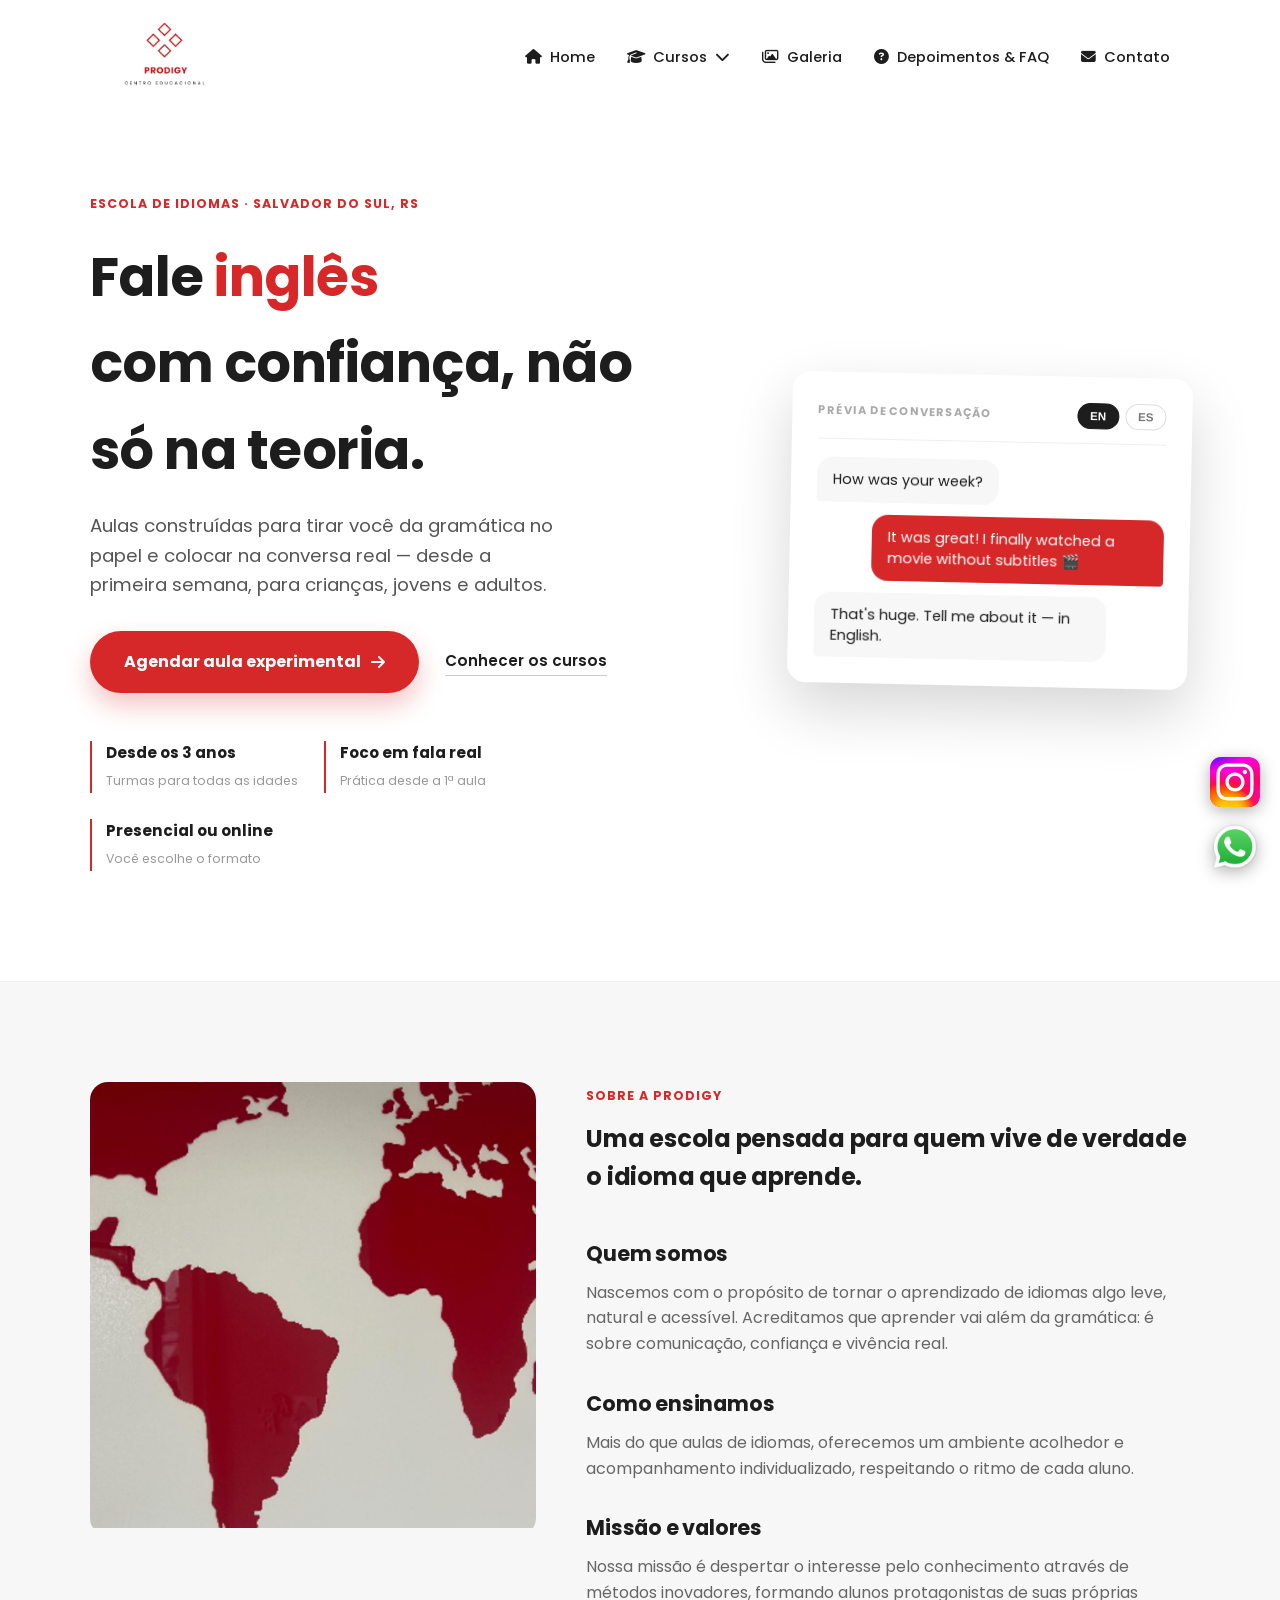
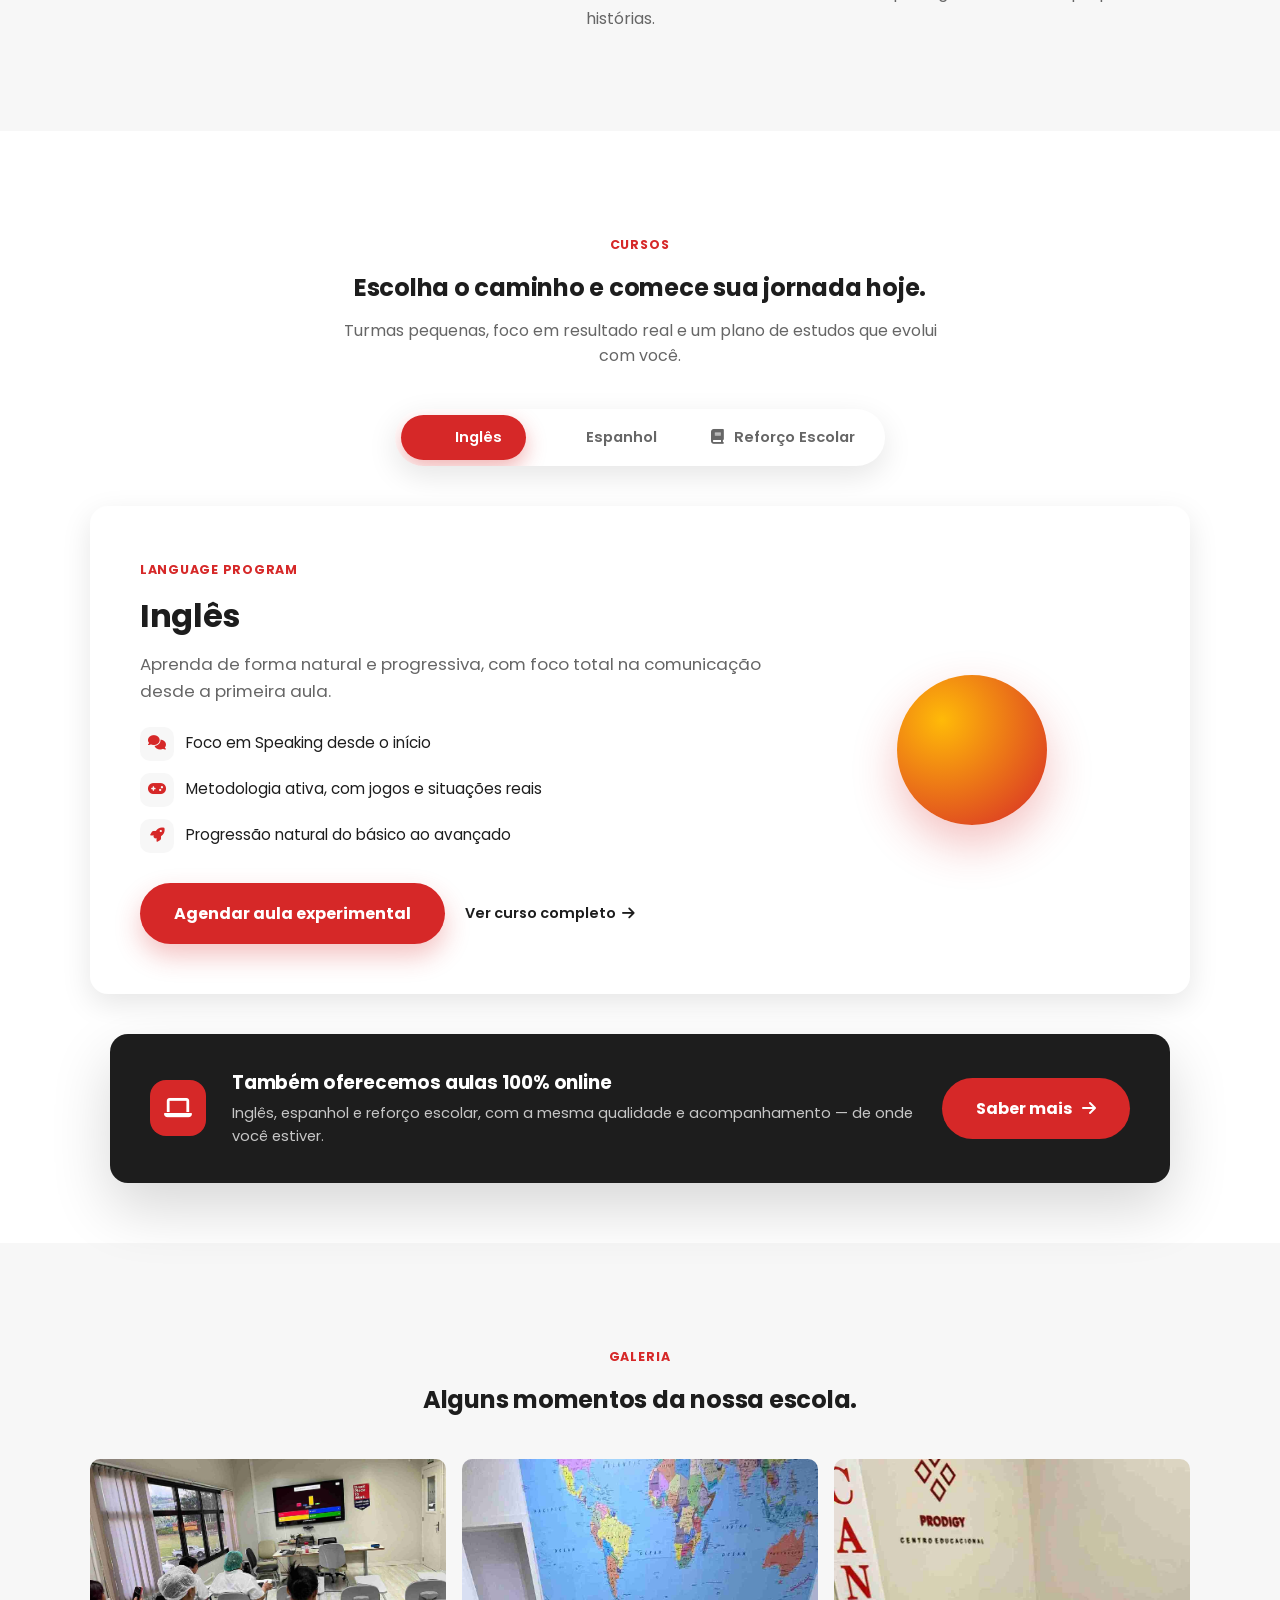
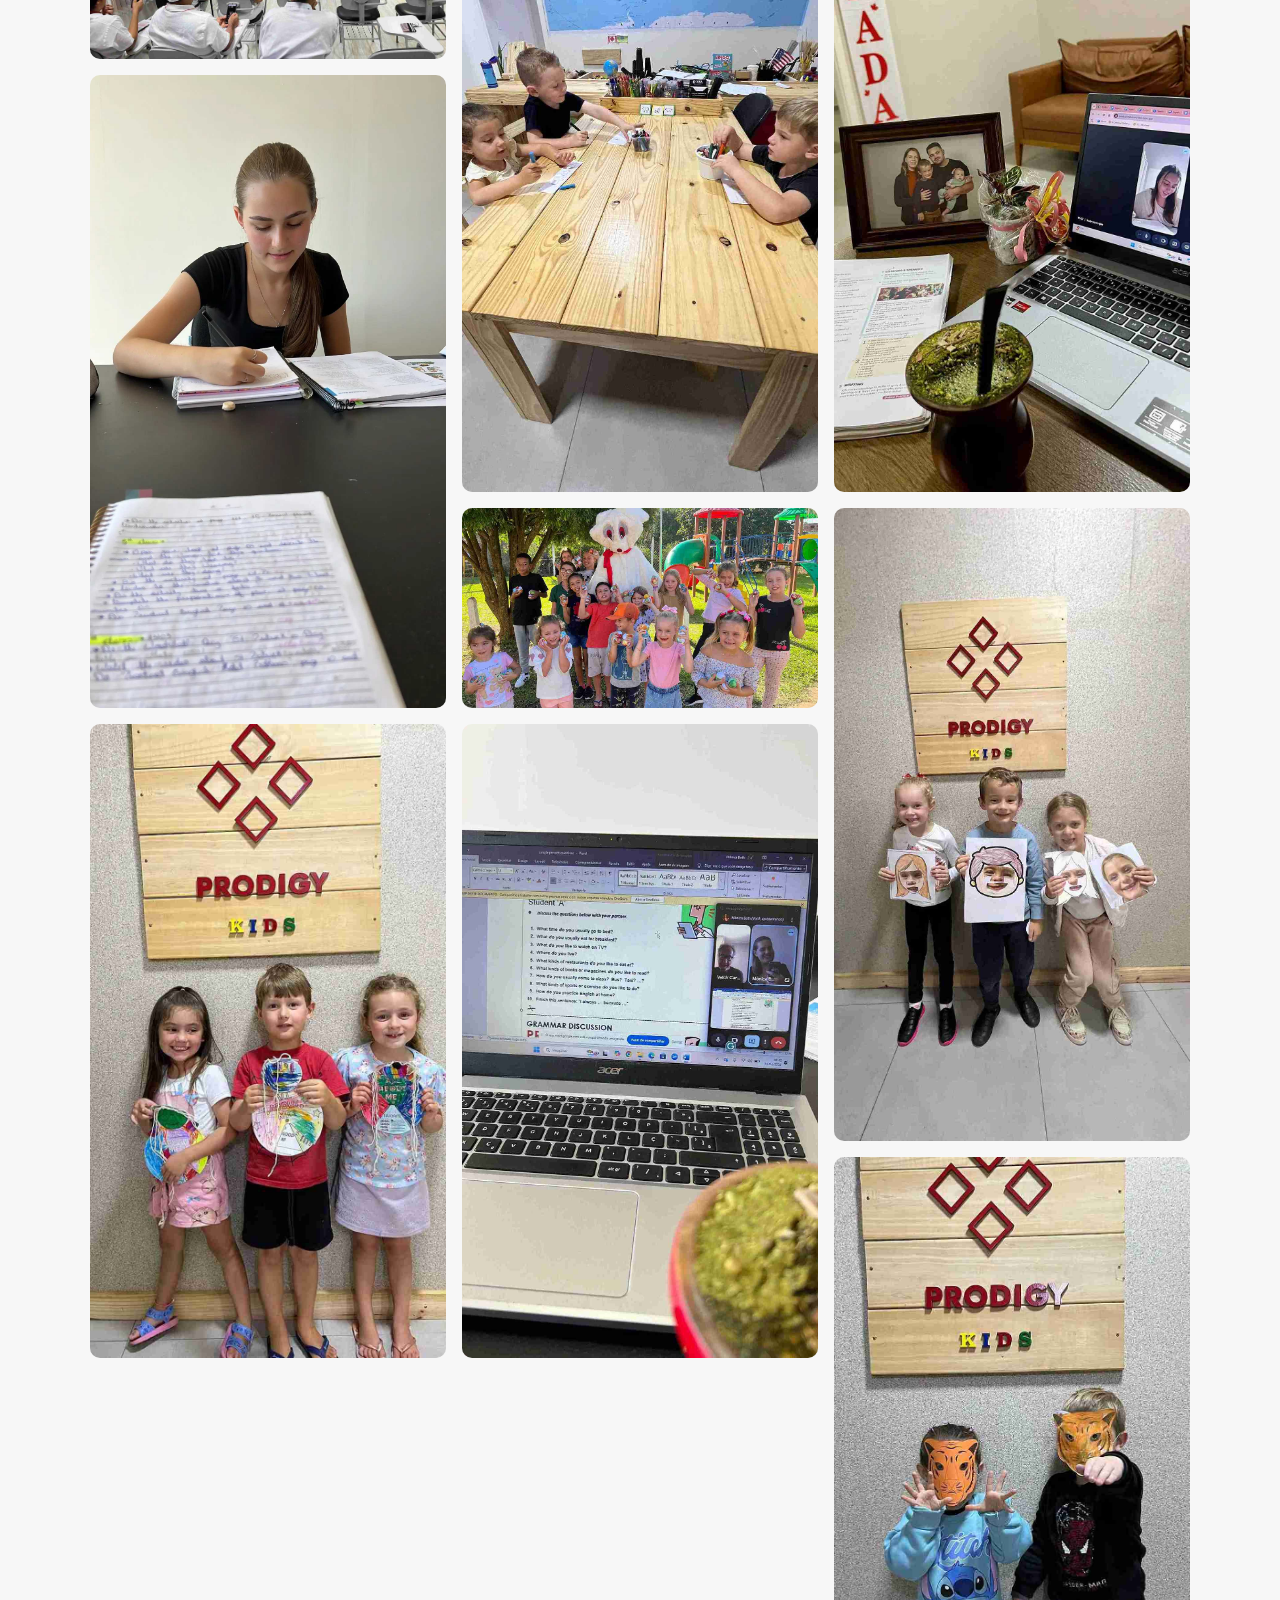
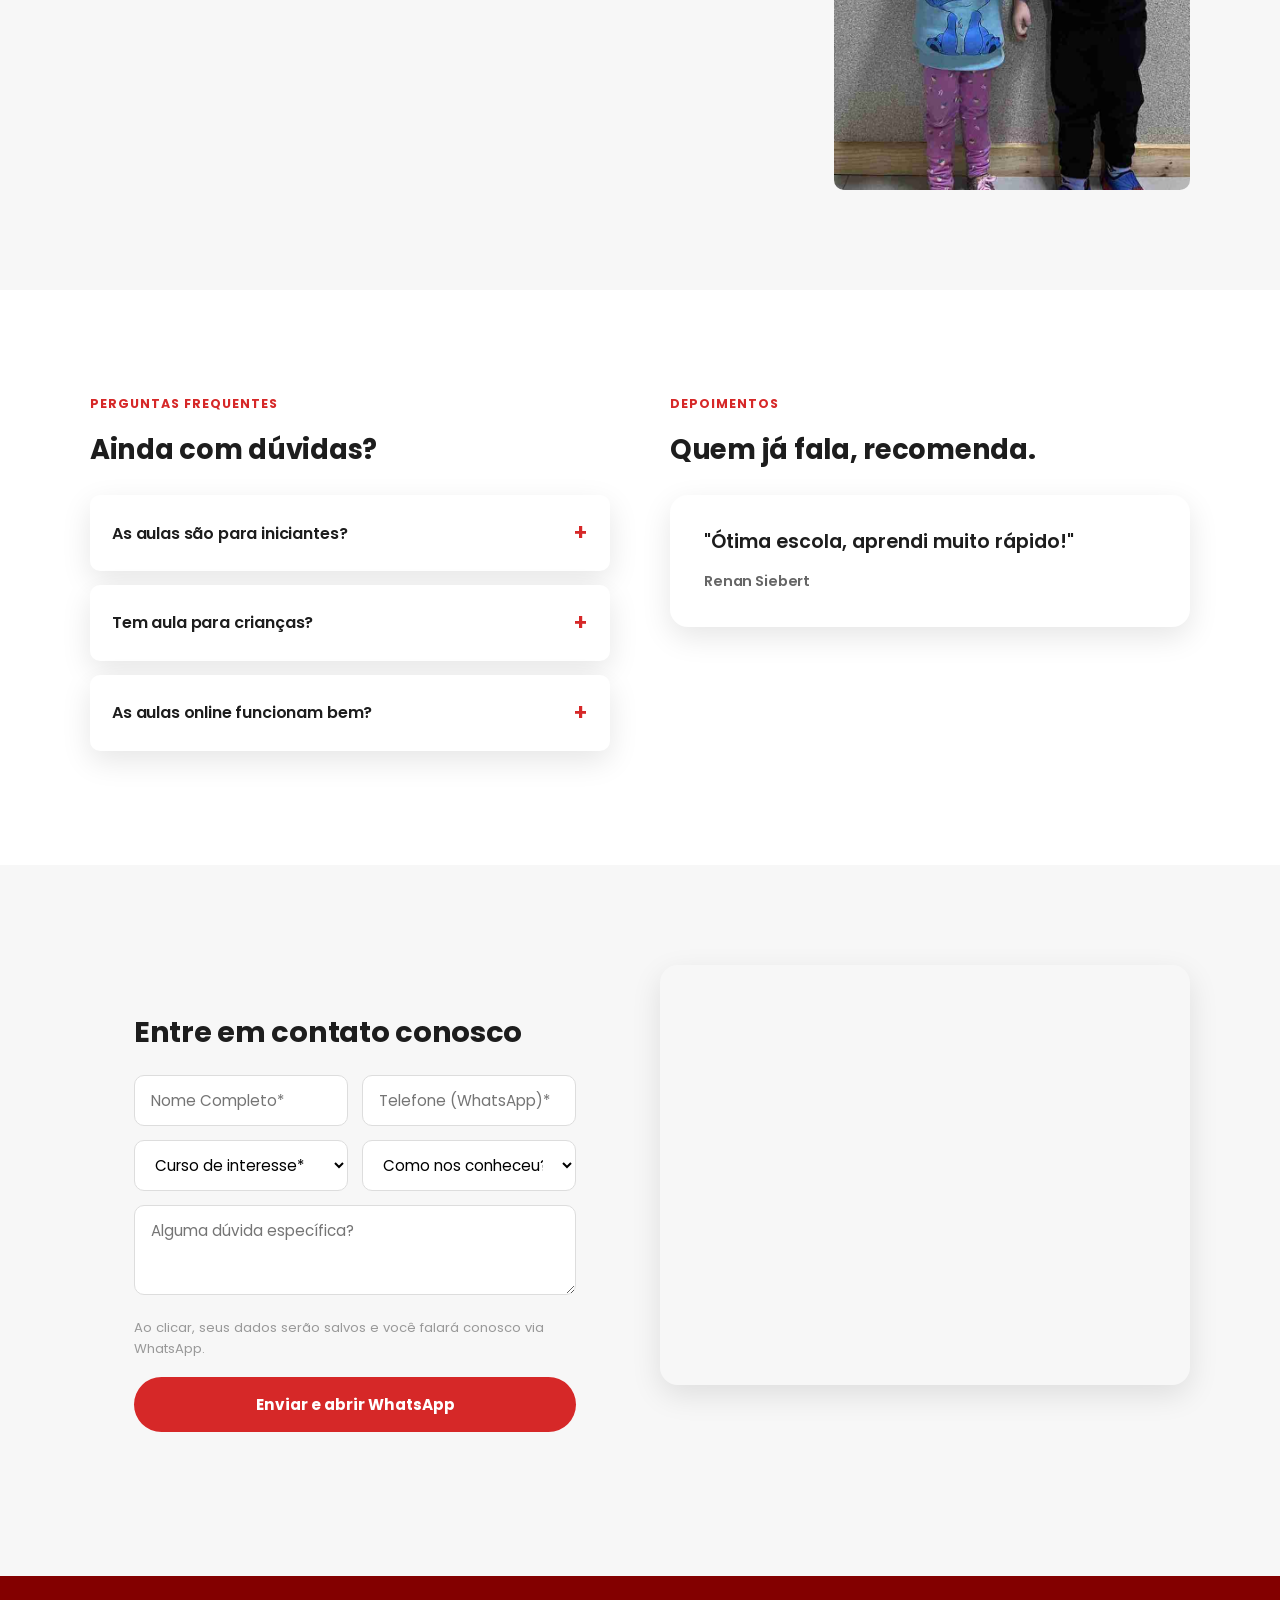
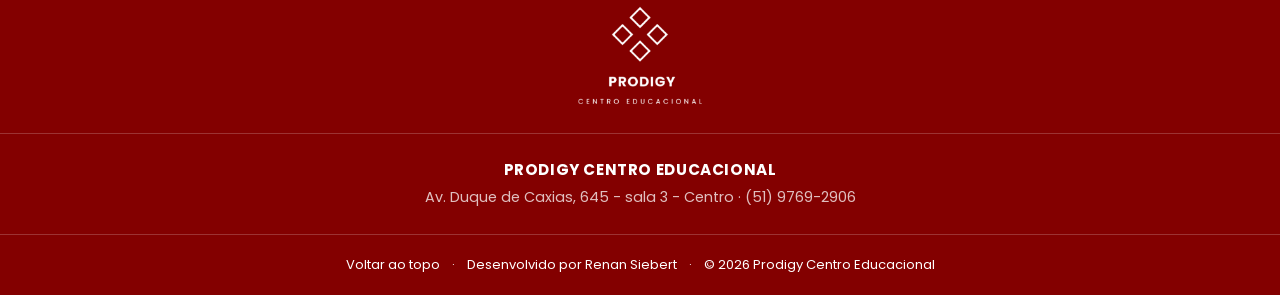
==== commit 60ec7c92: "alterações header e backgrounds" ====
--- a/index.html
+++ b/index.html
@@ -58,7 +58,7 @@
 
     <!-- ================= HERO ================= -->
     <section class="hero">
-        <div class="hero-bg-word" aria-hidden="true">SPEAK</div>
+        <div class="hero-bg-word" aria-hidden="true"><span class="word" data-words='["SPEAK", "HABLAR"]'>SPEAK</span></div>
 
         <div class="hero-grid">
             <div>
--- a/style.css
+++ b/style.css
@@ -60,7 +60,7 @@
     top: 0;
     width: 100%;
     z-index: 999;
-    padding: 14px 0;
+    padding: 2px 0;
     transition: 0.3s ease;
 }
 
@@ -182,7 +182,7 @@
 .hero {
     position: relative;
     padding: 190px 20px 110px;
-    background: var(--bg-soft);
+    background: var(--bg);
     overflow: hidden;
     border-bottom: 1px solid var(--border);
 }
@@ -193,7 +193,7 @@
     top: 6%;
     left: 65%;
     transform: translateX(-50%);
-    font-size: clamp(48px, 14vw, 220px);
+    font-size: clamp(40px, 12vw, 220px);
     font-weight: 800;
     color: rgba(214, 40, 40, 0.06);
     white-space: nowrap;
@@ -342,7 +342,7 @@
 /* ===================================================================
    SOBRE
    =================================================================== */
-.sobre-section { background: #fff; padding: 100px 20px; }
+.sobre-section { background: var(--bg-soft); padding: 100px 20px; }
 
 .sobre-grid {
     max-width: 1100px;
@@ -363,7 +363,7 @@
 /* ===================================================================
    CURSOS — switcher (agora com 3 abas)
    =================================================================== */
-.cursos-section { background: var(--bg-soft); padding: 100px 20px 60px; }
+.cursos-section { background: var(--bg); padding: 100px 20px 60px; }
 
 .section-head { max-width: 620px; margin: 0 auto 40px; text-align: center; }
 .section-head p { color: var(--text-light); }
@@ -541,7 +541,7 @@
 /* ===================================================================
    GALERIA (2 colunas no mínimo, nunca 1)
    =================================================================== */
-.galeria-section { background: #fff; padding: 100px 20px; }
+.galeria-section { background: var(--bg-soft); padding: 100px 20px; }
 
 .masonry { max-width: 1100px; margin: 0 auto; columns: 3 220px; column-gap: 16px; }
 
@@ -578,7 +578,7 @@
 /* ===================================================================
    DEPOIMENTOS & FAQ
    =================================================================== */
-.info-section { background: var(--bg-soft); padding: 100px 20px; }
+.info-section { background: var(--bg); padding: 100px 20px; }
 
 .info-grid { max-width: 1100px; margin: 0 auto; display: grid; grid-template-columns: 1fr 1fr; gap: 60px; }
 
@@ -603,7 +603,7 @@
 /* ===================================================================
    CONTATO
    =================================================================== */
-.contato-section { background: #fff; padding: 100px 20px; }
+.contato-section { background: var(--bg-soft); padding: 100px 20px; }
 
 .contato-grid { max-width: 1100px; margin: 0 auto; display: grid; grid-template-columns: 1fr 1fr; gap: 40px; align-items: start; }
 
@@ -726,9 +726,13 @@
     .menu-toggle {
         display: block;
         position: absolute;
-        left: 20px;
+        right: 30px;
         top: 50%;
         transform: translateY(-50%);
+    }
+
+    .social-icon {
+        width: 40px;
     }
 
     .menu {
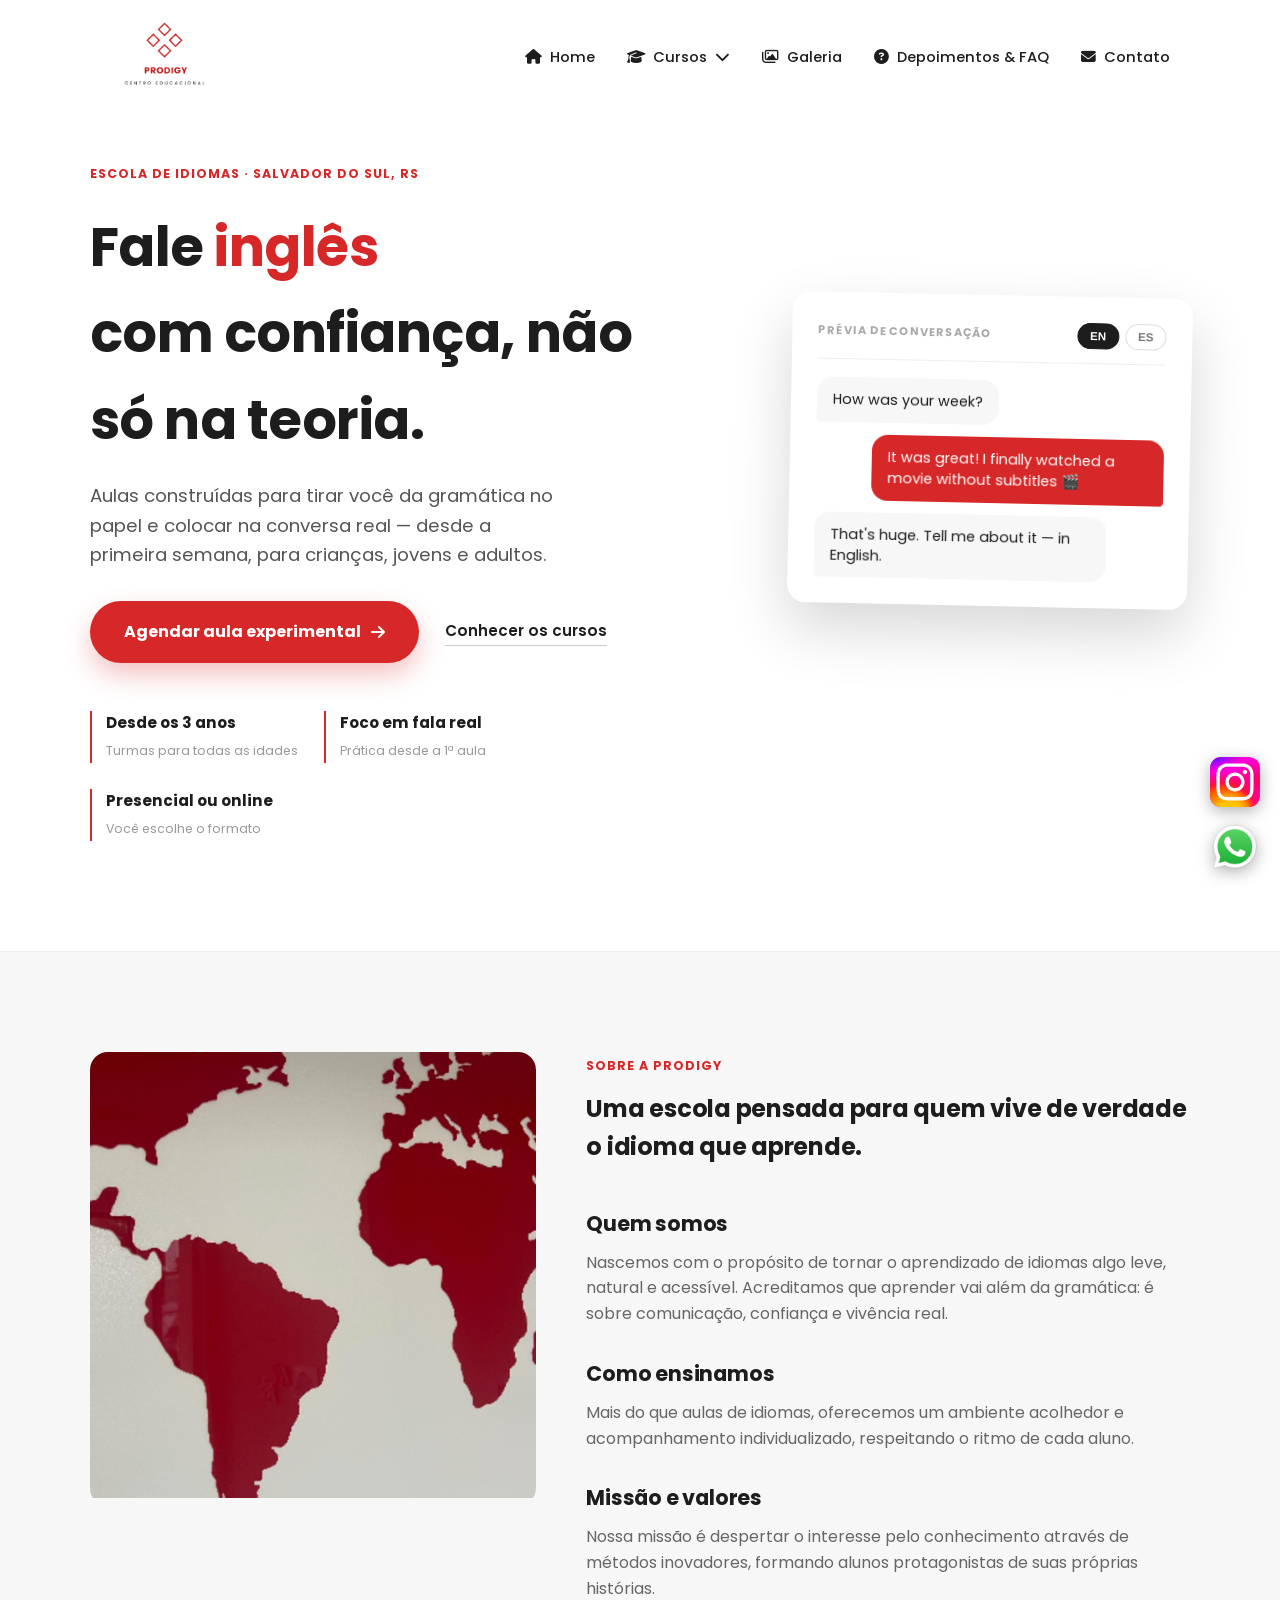
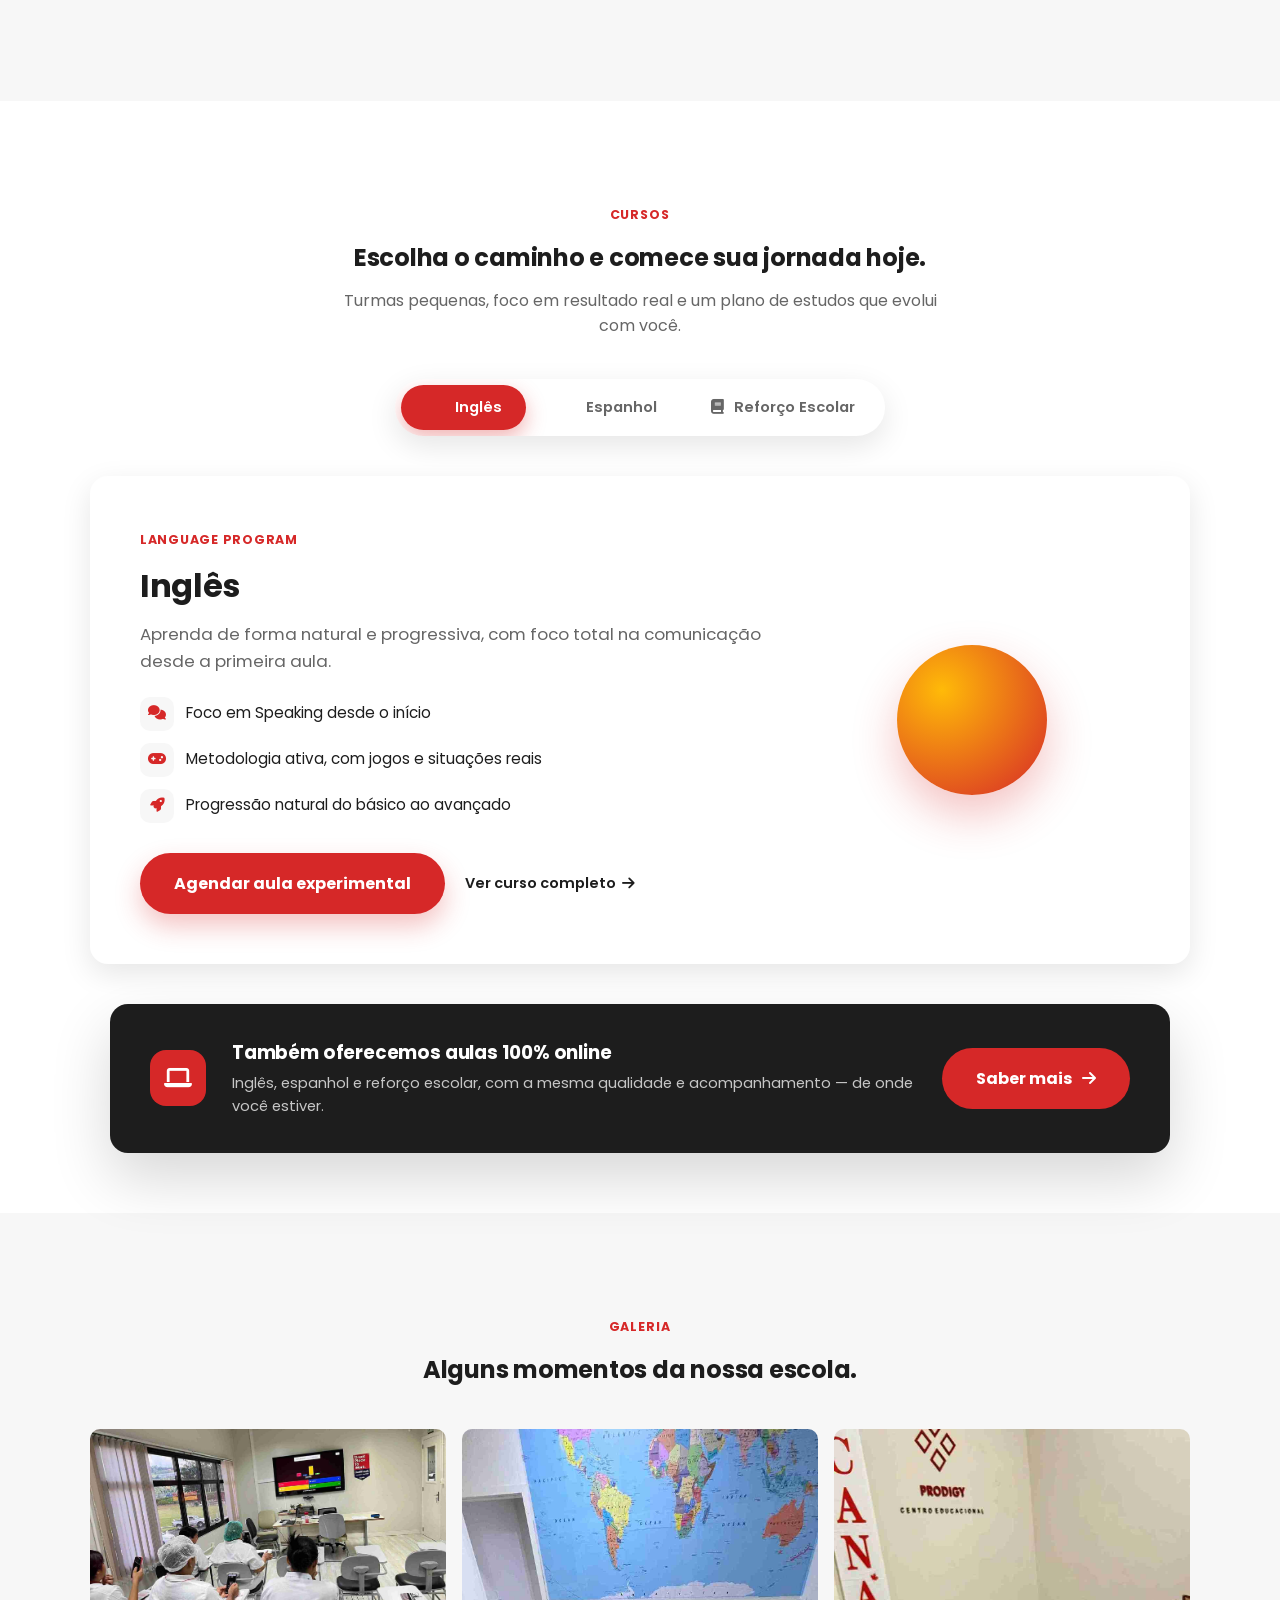
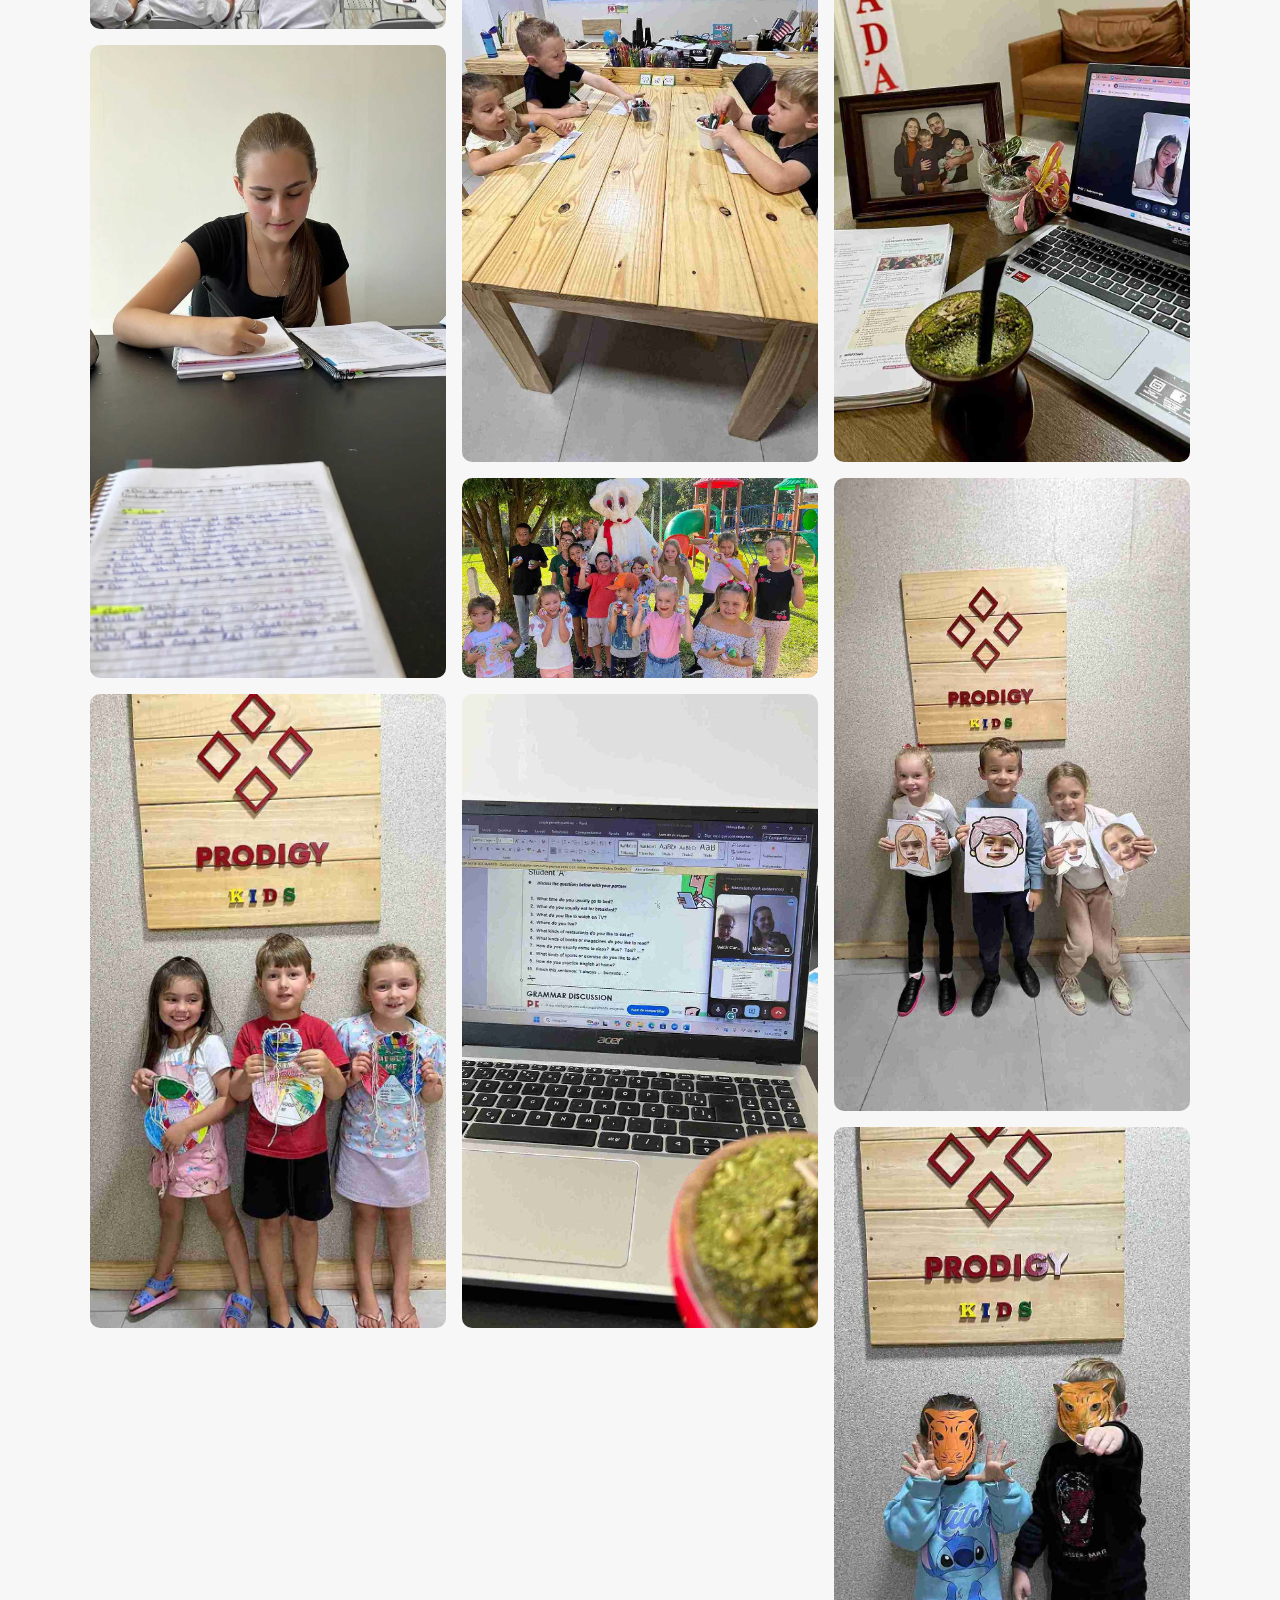
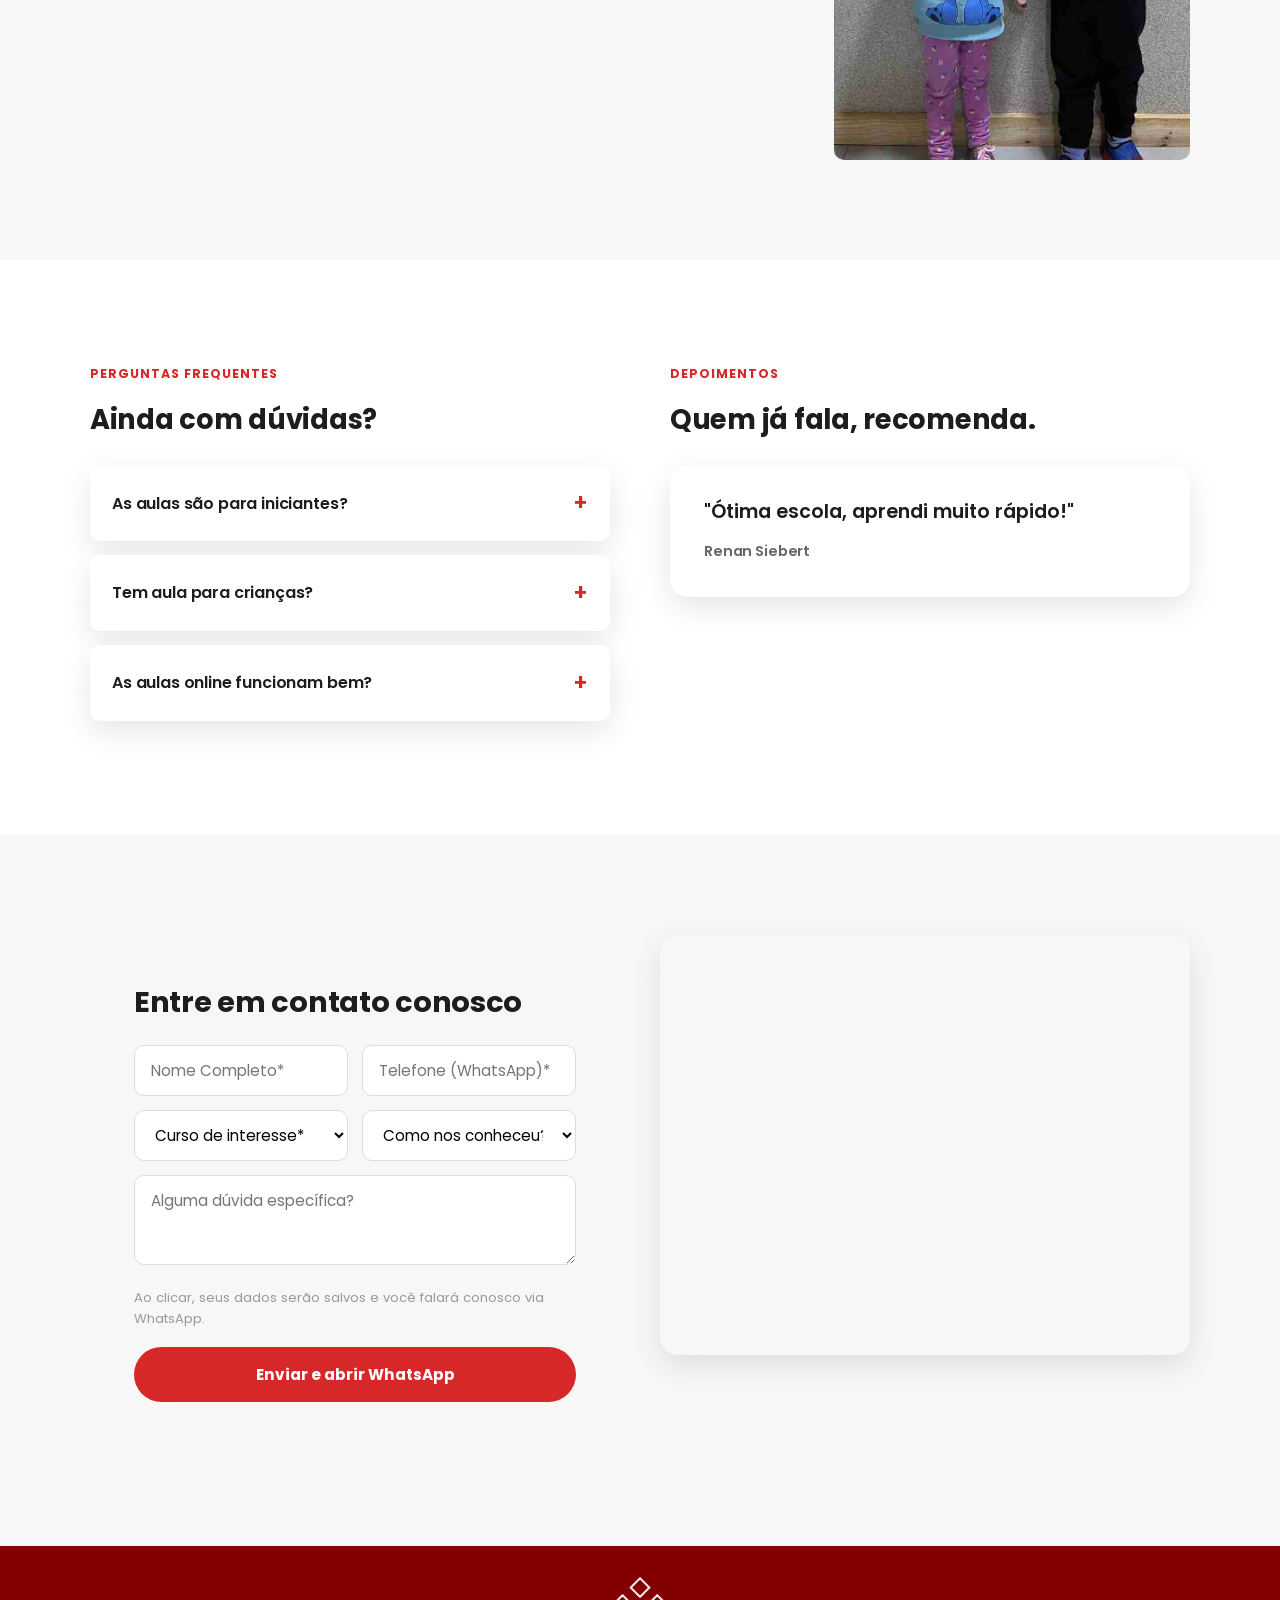
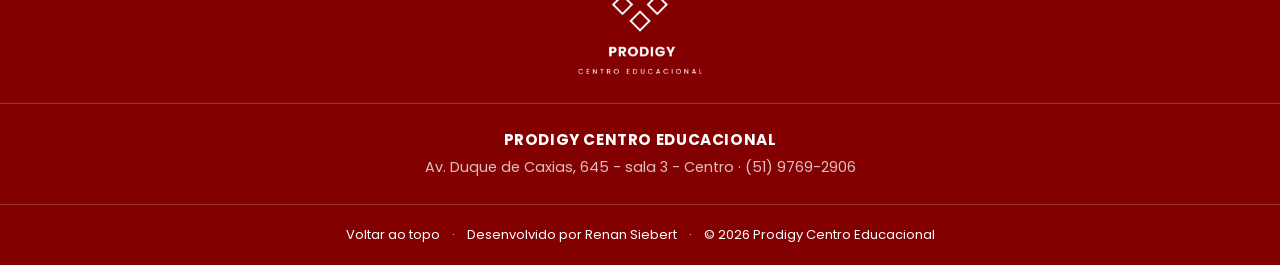
==== commit ca6f0cd3: "alterações header e chat-card" ====
--- a/index.html
+++ b/index.html
@@ -58,7 +58,6 @@
 
     <!-- ================= HERO ================= -->
     <section class="hero">
-        <div class="hero-bg-word" aria-hidden="true"><span class="word" data-words='["SPEAK", "HABLAR"]'>SPEAK</span></div>
 
         <div class="hero-grid">
             <div>
--- a/style.css
+++ b/style.css
@@ -181,7 +181,7 @@
    =================================================================== */
 .hero {
     position: relative;
-    padding: 190px 20px 110px;
+    padding: 160px 20px 110px;
     background: var(--bg);
     overflow: hidden;
     border-bottom: 1px solid var(--border);
@@ -287,6 +287,7 @@
     padding: 26px;
     max-width: 400px;
     margin-left: auto;
+    margin-bottom: 100px;
     transform: rotate(1.2deg);
 }
 
@@ -707,7 +708,7 @@
 @media (max-width: 900px) {
     .hero-grid, .sobre-grid, .info-grid, .contato-grid, .curso-panel-grid { grid-template-columns: 1fr; }
     .sobre-imagem { position: static; max-height: 340px; }
-    .chat-card { margin-left: 0; max-width: 100%; }
+    .chat-card { margin-left: 0; margin-bottom: 0px; max-width: 100%; }
     .curso-emblem { order: -1; }
     .online-banner-inner { text-align: center; justify-content: center; }
 }
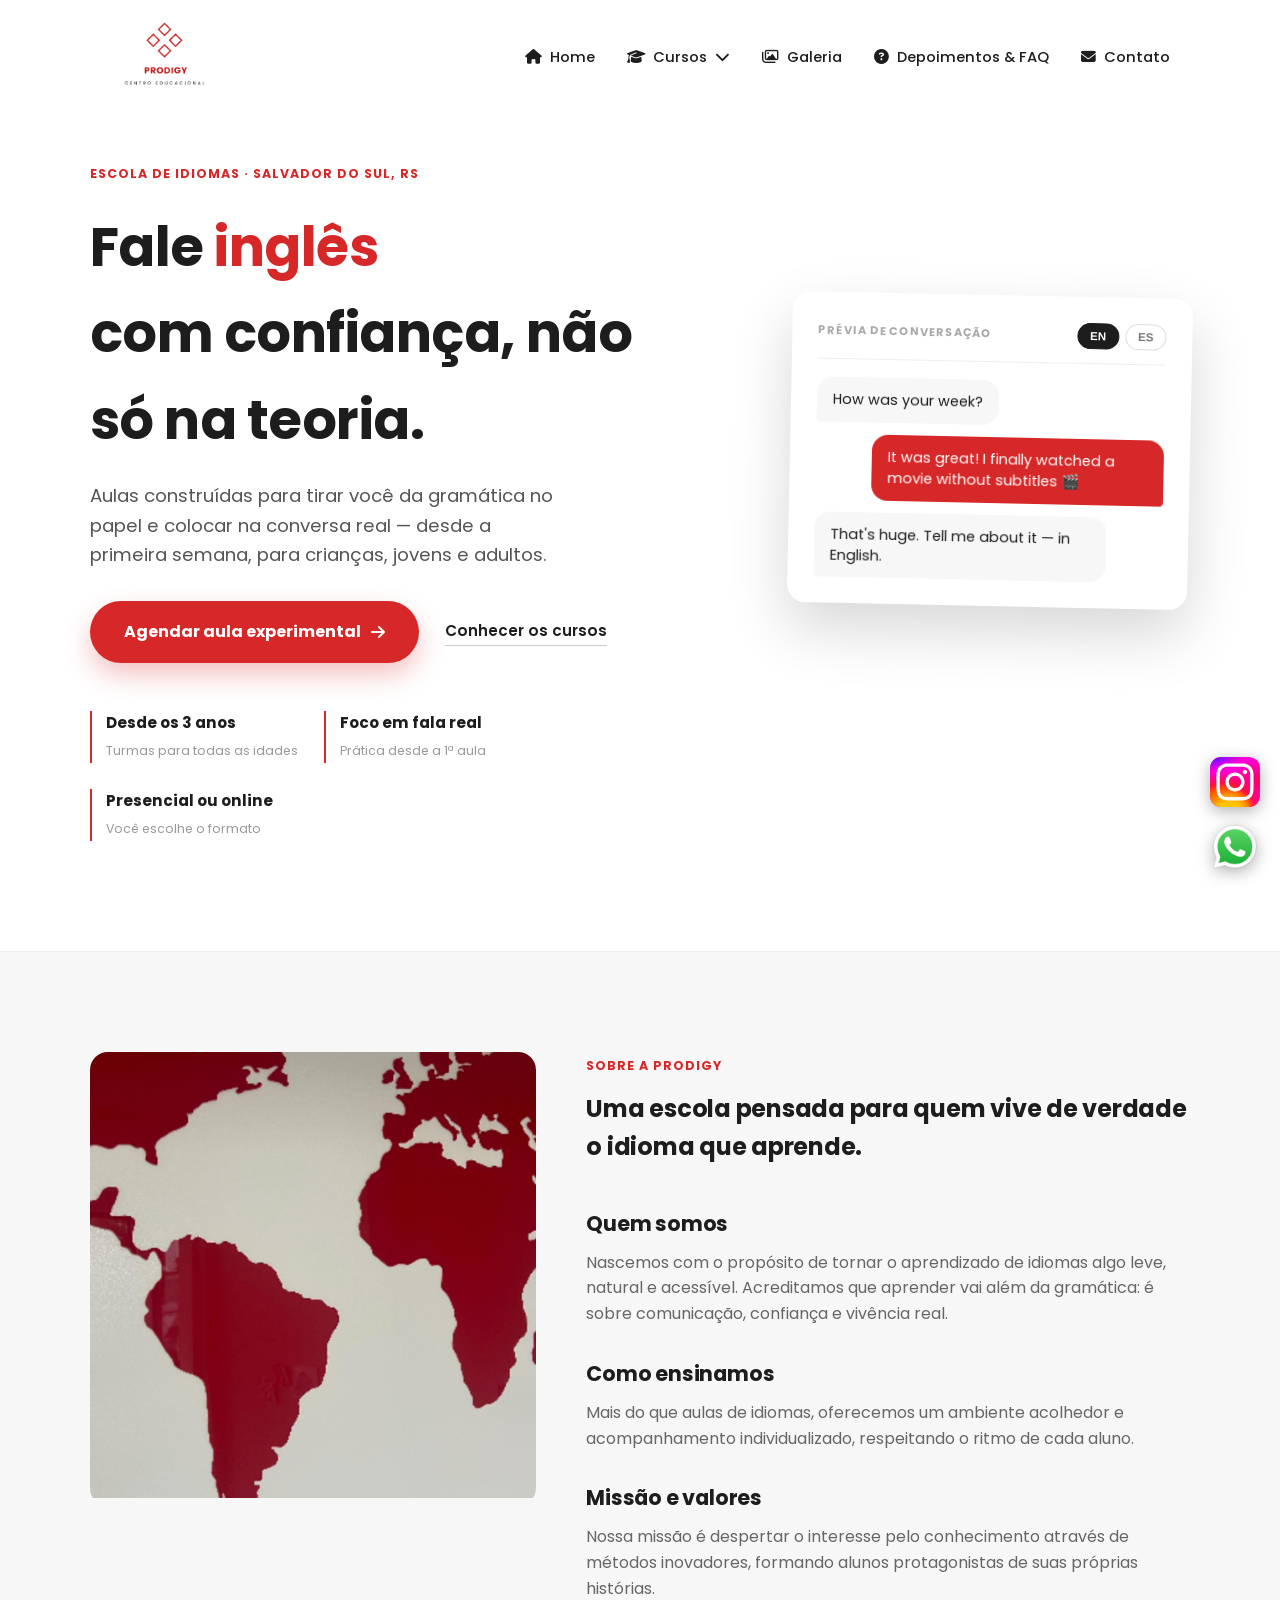
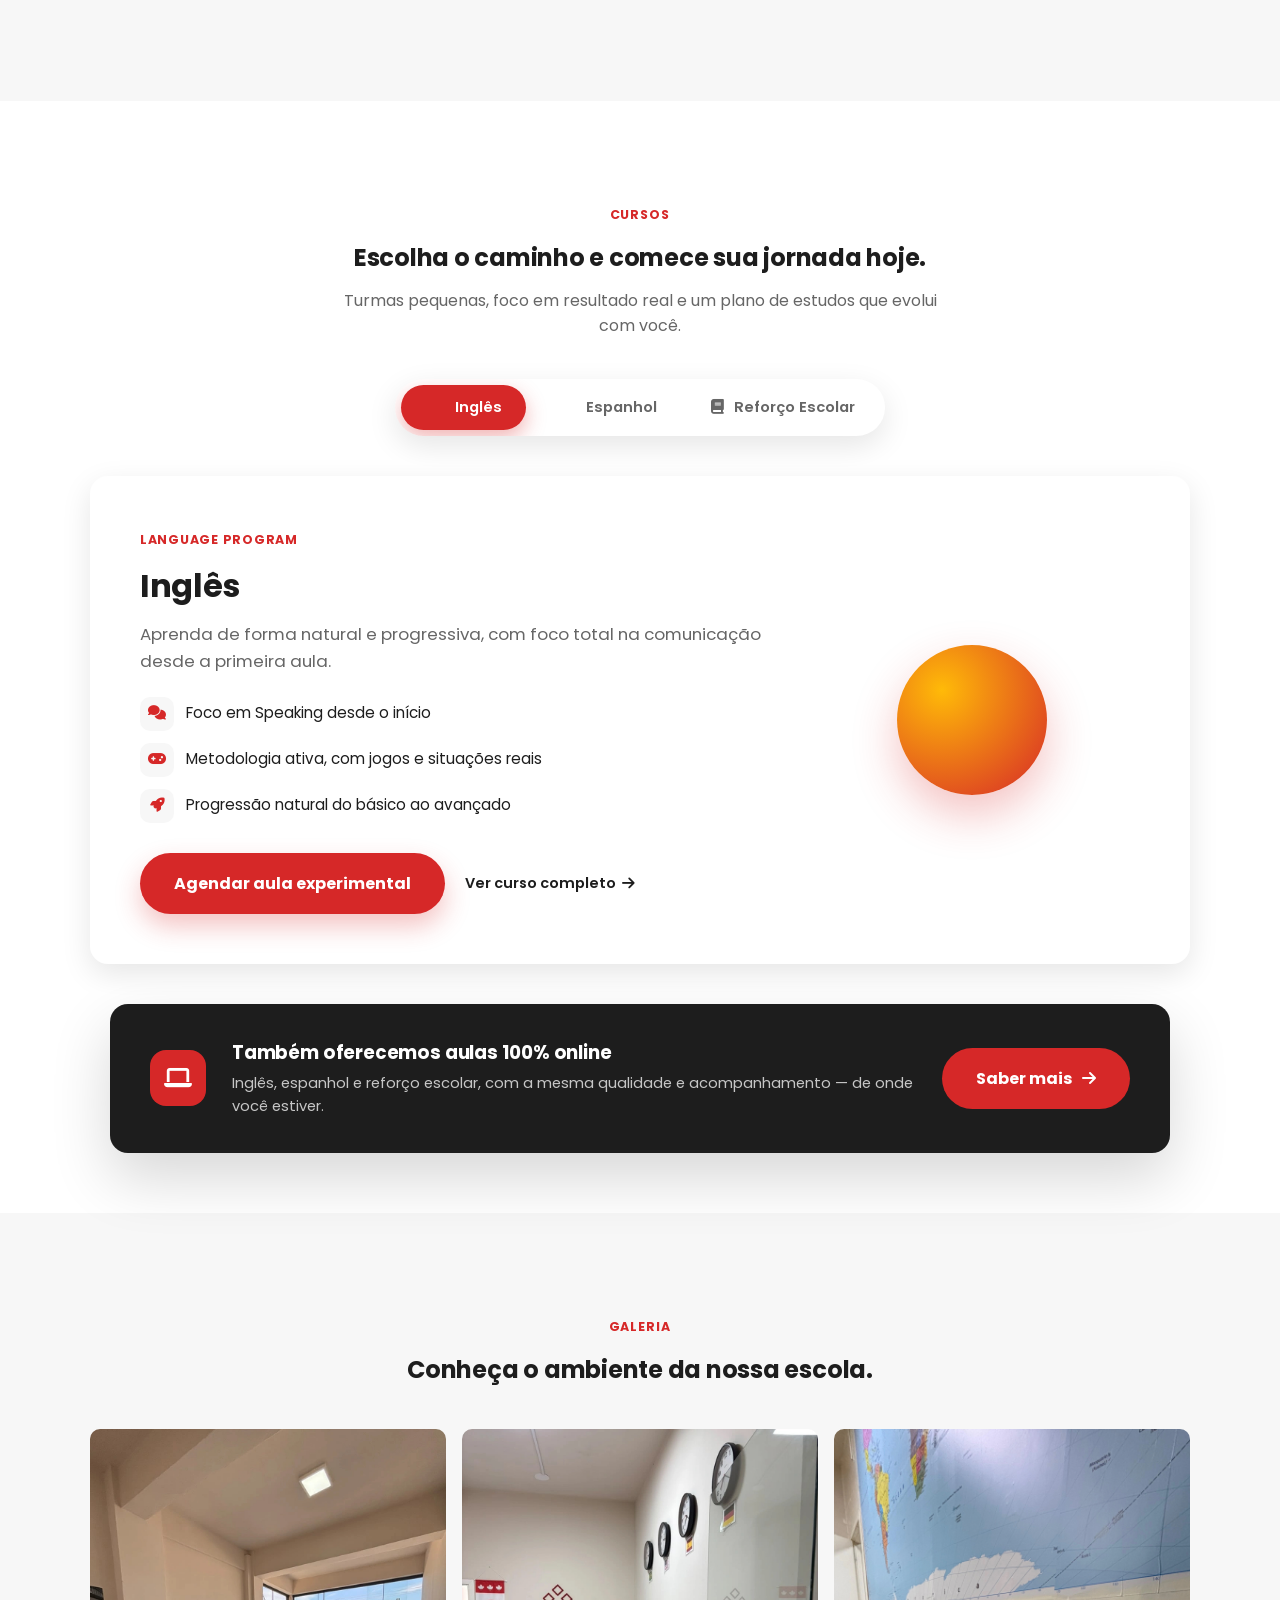
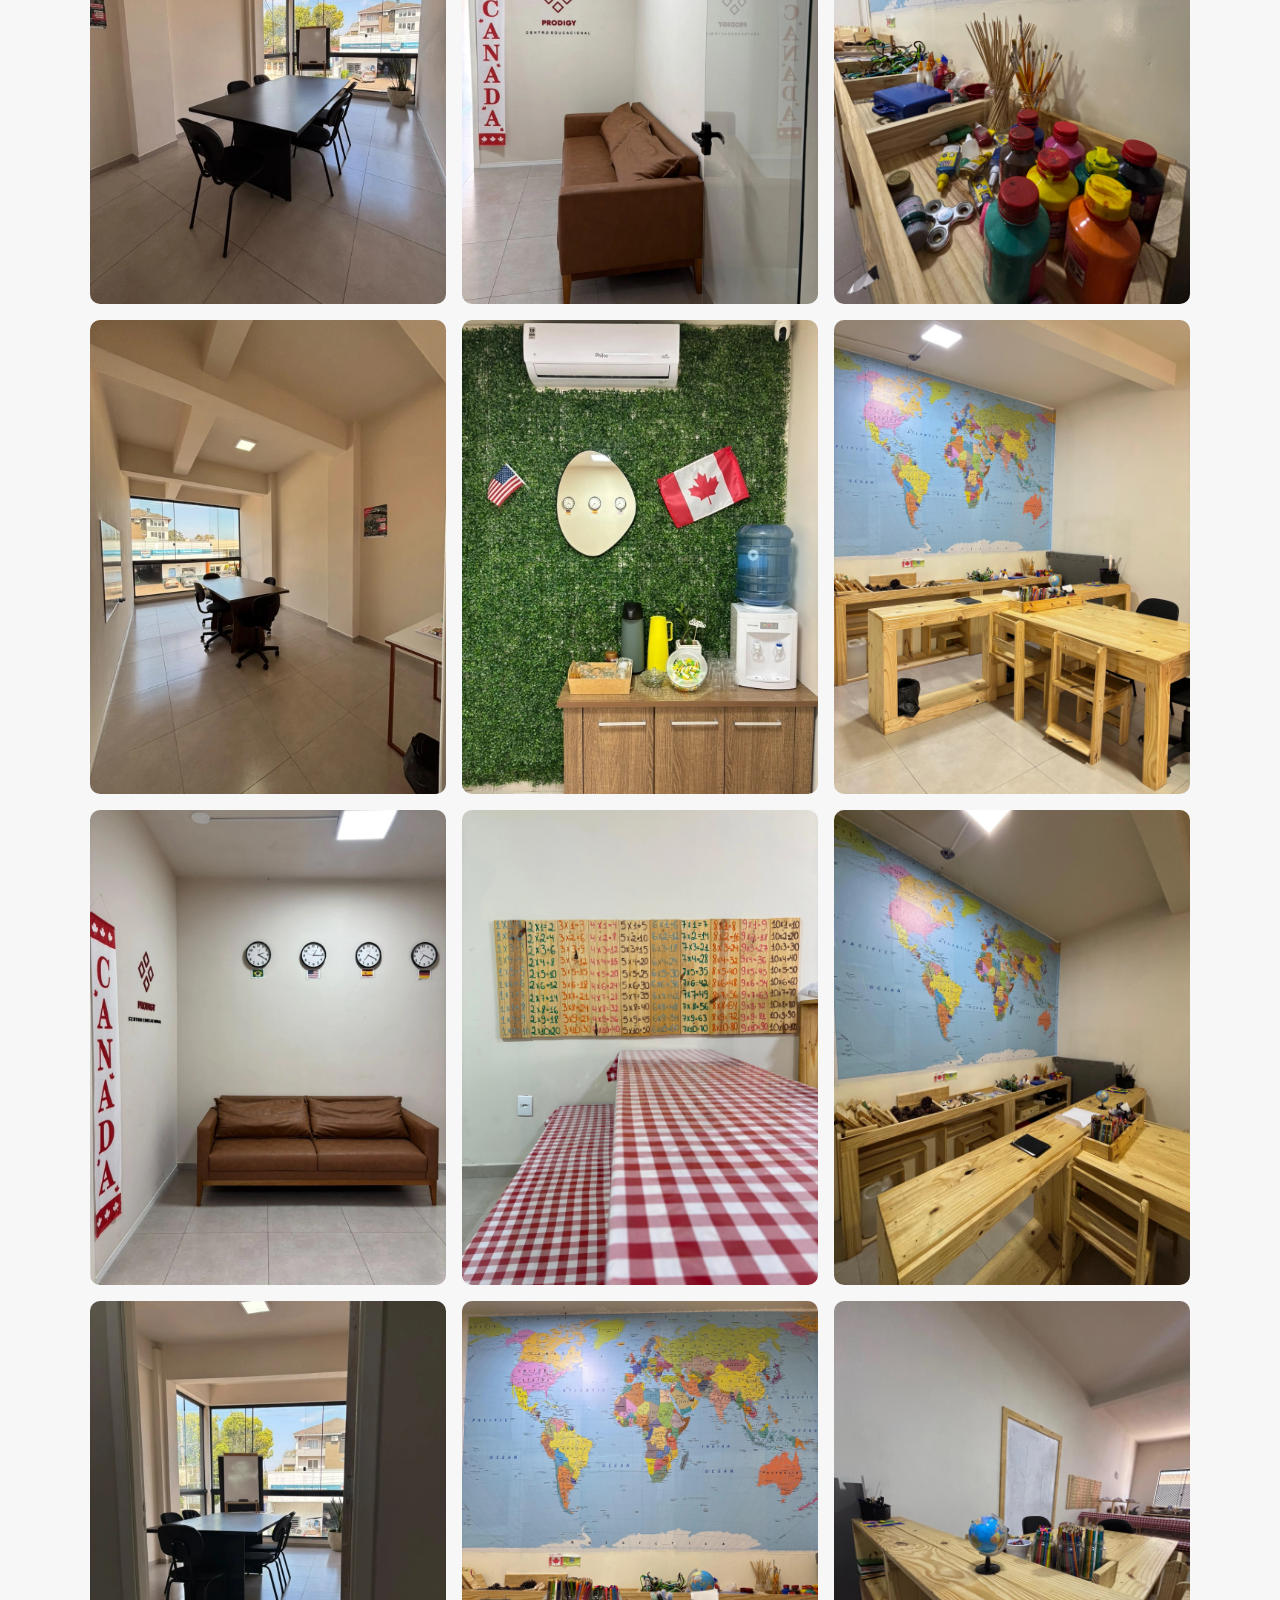
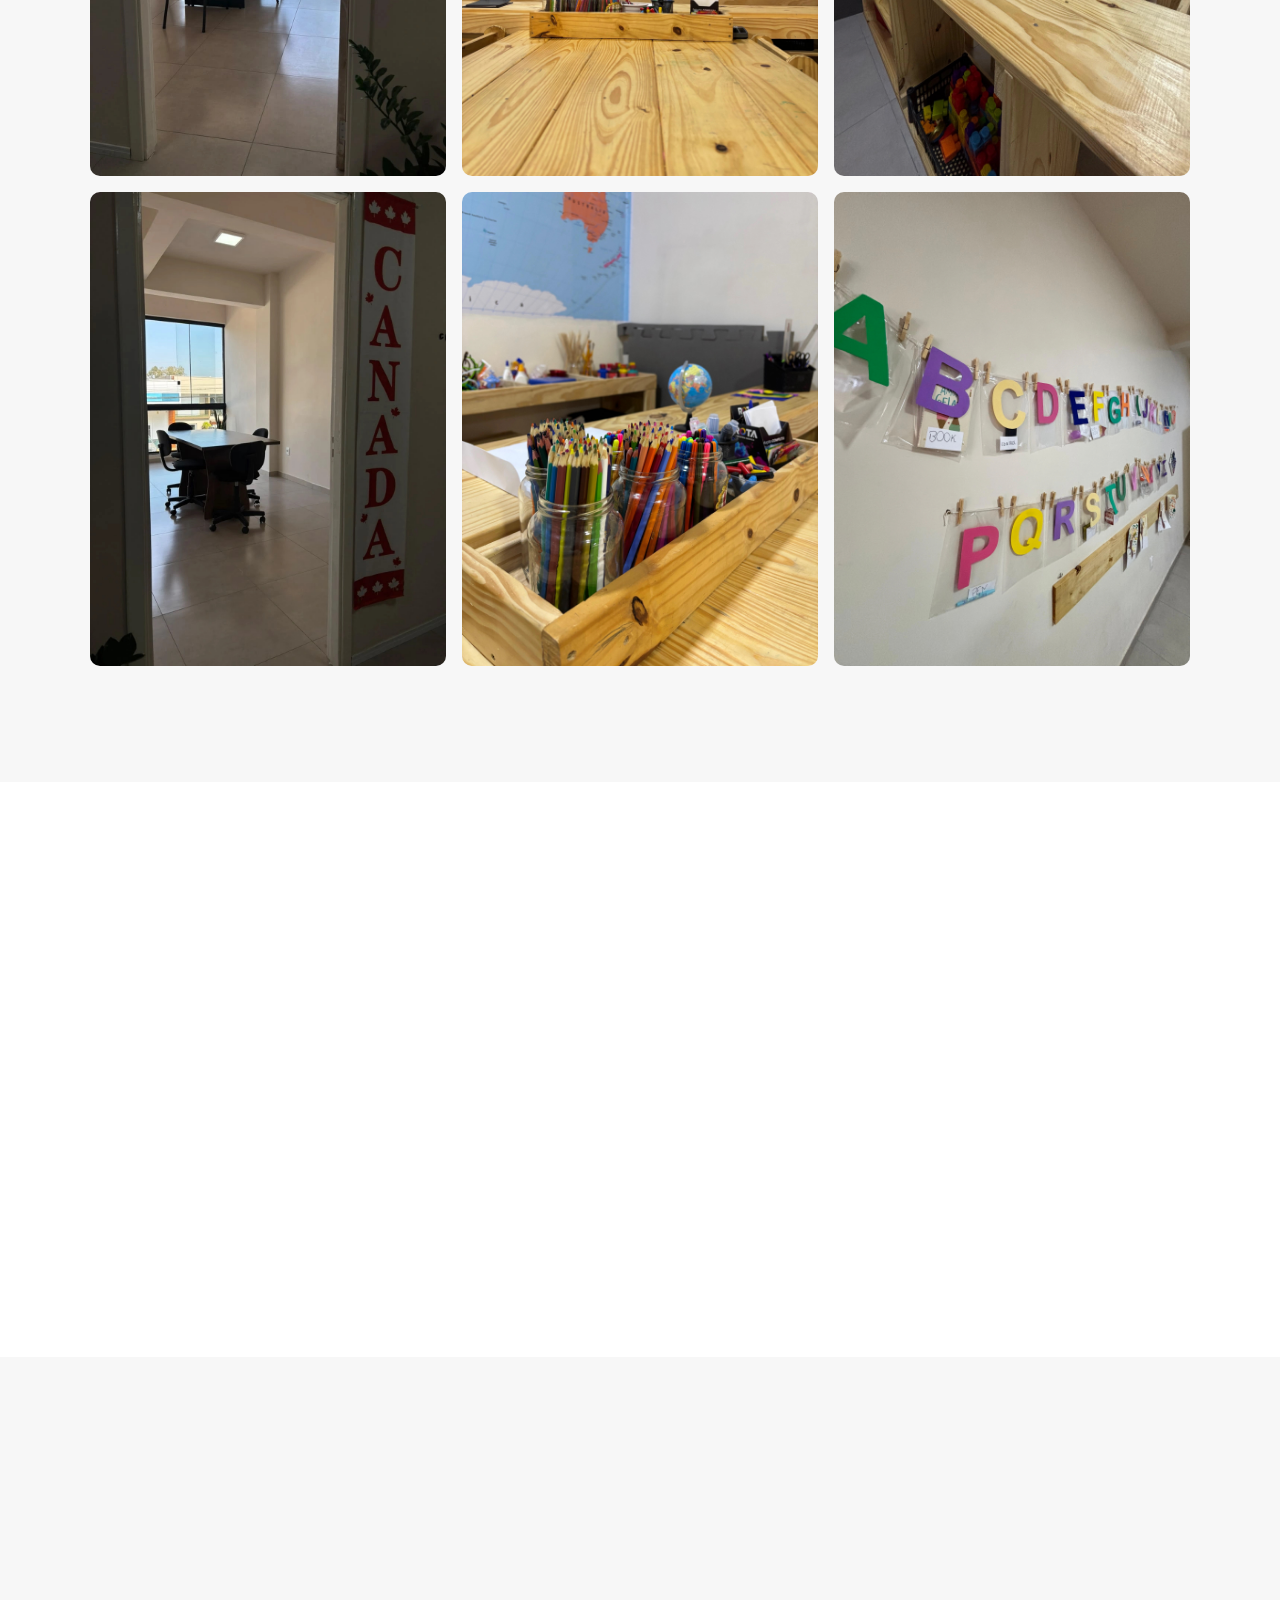
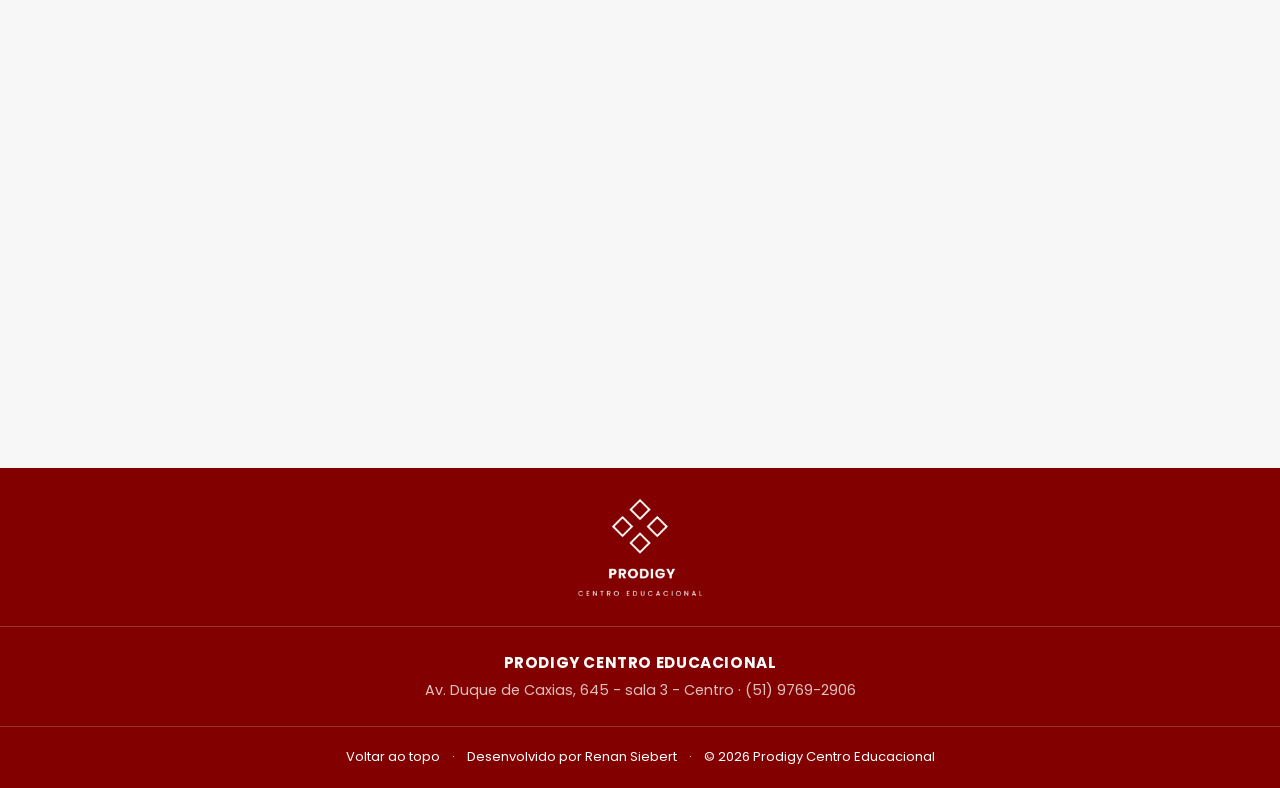
==== commit e2c349eb: "commit alterações imagens galeria" ====
--- a/index.html
+++ b/index.html
@@ -241,19 +241,25 @@
     <section class="galeria-section" id="galeria">
         <div class="section-head reveal">
             <span class="eyebrow">Galeria</span>
-            <h2>Alguns momentos da nossa escola.</h2>
+            <h2>Conheça o ambiente da nossa escola.</h2>
         </div>
 
         <div class="masonry reveal">
-            <div class="item"><img src="./assets/imagem fundo.jpg" alt="Momento na Prodigy"></div>
-            <div class="item"><img src="./assets/WhatsApp-Image-2026-06-08-at-22.47.58-_1__11zon.jpg" alt="Momento na Prodigy"></div>
-            <div class="item"><img src="./assets/WhatsApp-Image-2026-06-08-at-22.47.58-_2__11zon.jpg" alt="Momento na Prodigy"></div>
-            <div class="item"><img src="./assets/WhatsApp-Image-2026-06-08-at-22.47.58-_3__11zon.jpg" alt="Momento na Prodigy"></div>
-            <div class="item"><img src="./assets/imagem fundo 2.jpg" alt="Momento na Prodigy"></div>
-            <div class="item"><img src="./assets/WhatsApp-Image-2026-06-08-at-22.47.58-_5__11zon.jpg" alt="Momento na Prodigy"></div>
-            <div class="item"><img src="./assets/WhatsApp-Image-2026-06-08-at-22.47.58-_6__11zon.jpg" alt="Momento na Prodigy"></div>
-            <div class="item"><img src="./assets/WhatsApp-Image-2026-06-08-at-22.47.58-_7__11zon.jpg" alt="Momento na Prodigy"></div>
-            <div class="item"><img src="./assets/WhatsApp-Image-2026-06-08-at-22.47.58-_8__11zon.jpg" alt="Momento na Prodigy"></div>
+            <div class="item"><img src="./assets/imagem1.avif" alt="Momento na Prodigy"></div>
+            <div class="item"><img src="./assets/imagem2.avif" alt="Momento na Prodigy"></div>
+            <div class="item"><img src="./assets/imagem3.avif" alt="Momento na Prodigy"></div>
+            <div class="item"><img src="./assets/imagem7.avif" alt="Momento na Prodigy"></div>
+            <div class="item"><img src="./assets/imagem6.avif" alt="Momento na Prodigy"></div>
+            <div class="item"><img src="./assets/imagem4.avif" alt="Momento na Prodigy"></div>
+            <div class="item"><img src="./assets/imagem8.avif" alt="Momento na Prodigy"></div>
+            <div class="item"><img src="./assets/imagem9.avif" alt="Momento na Prodigy"></div>
+            <div class="item"><img src="./assets/imagem10.avif" alt="Momento na Prodigy"></div>
+            <div class="item"><img src="./assets/imagem11.avif" alt="Momento na Prodigy"></div>
+            <div class="item"><img src="./assets/imagem12.avif" alt="Momento na Prodigy"></div>
+            <div class="item"><img src="./assets/imagem13.avif" alt="Momento na Prodigy"></div>
+            <div class="item"><img src="./assets/imagem14.avif" alt="Momento na Prodigy"></div>
+            <div class="item"><img src="./assets/imagem15.avif" alt="Momento na Prodigy"></div>
+            <div class="item"><img src="./assets/imagem16.avif" alt="Momento na Prodigy"></div>
         </div>
     </section>
 
--- a/style.css
+++ b/style.css
@@ -754,7 +754,7 @@
     .dropdown-menu { position: static; box-shadow: none; display: none; }
     .dropdown-menu.active { display: block; }
 
-    .hero { padding: 160px 20px 70px; }
+    .hero { padding: 130px 20px 70px; }
     .hero-bg-word { top: 10%; }
 
     .cursos-tablist { width: 100%; justify-content: flex-start; }
@@ -774,4 +774,4 @@
     .masonry { columns: 2; column-gap: 8px; }
     .footer-content { padding: 20px 15px; }
     .online-banner-inner { padding: 28px 22px; }
-}+}
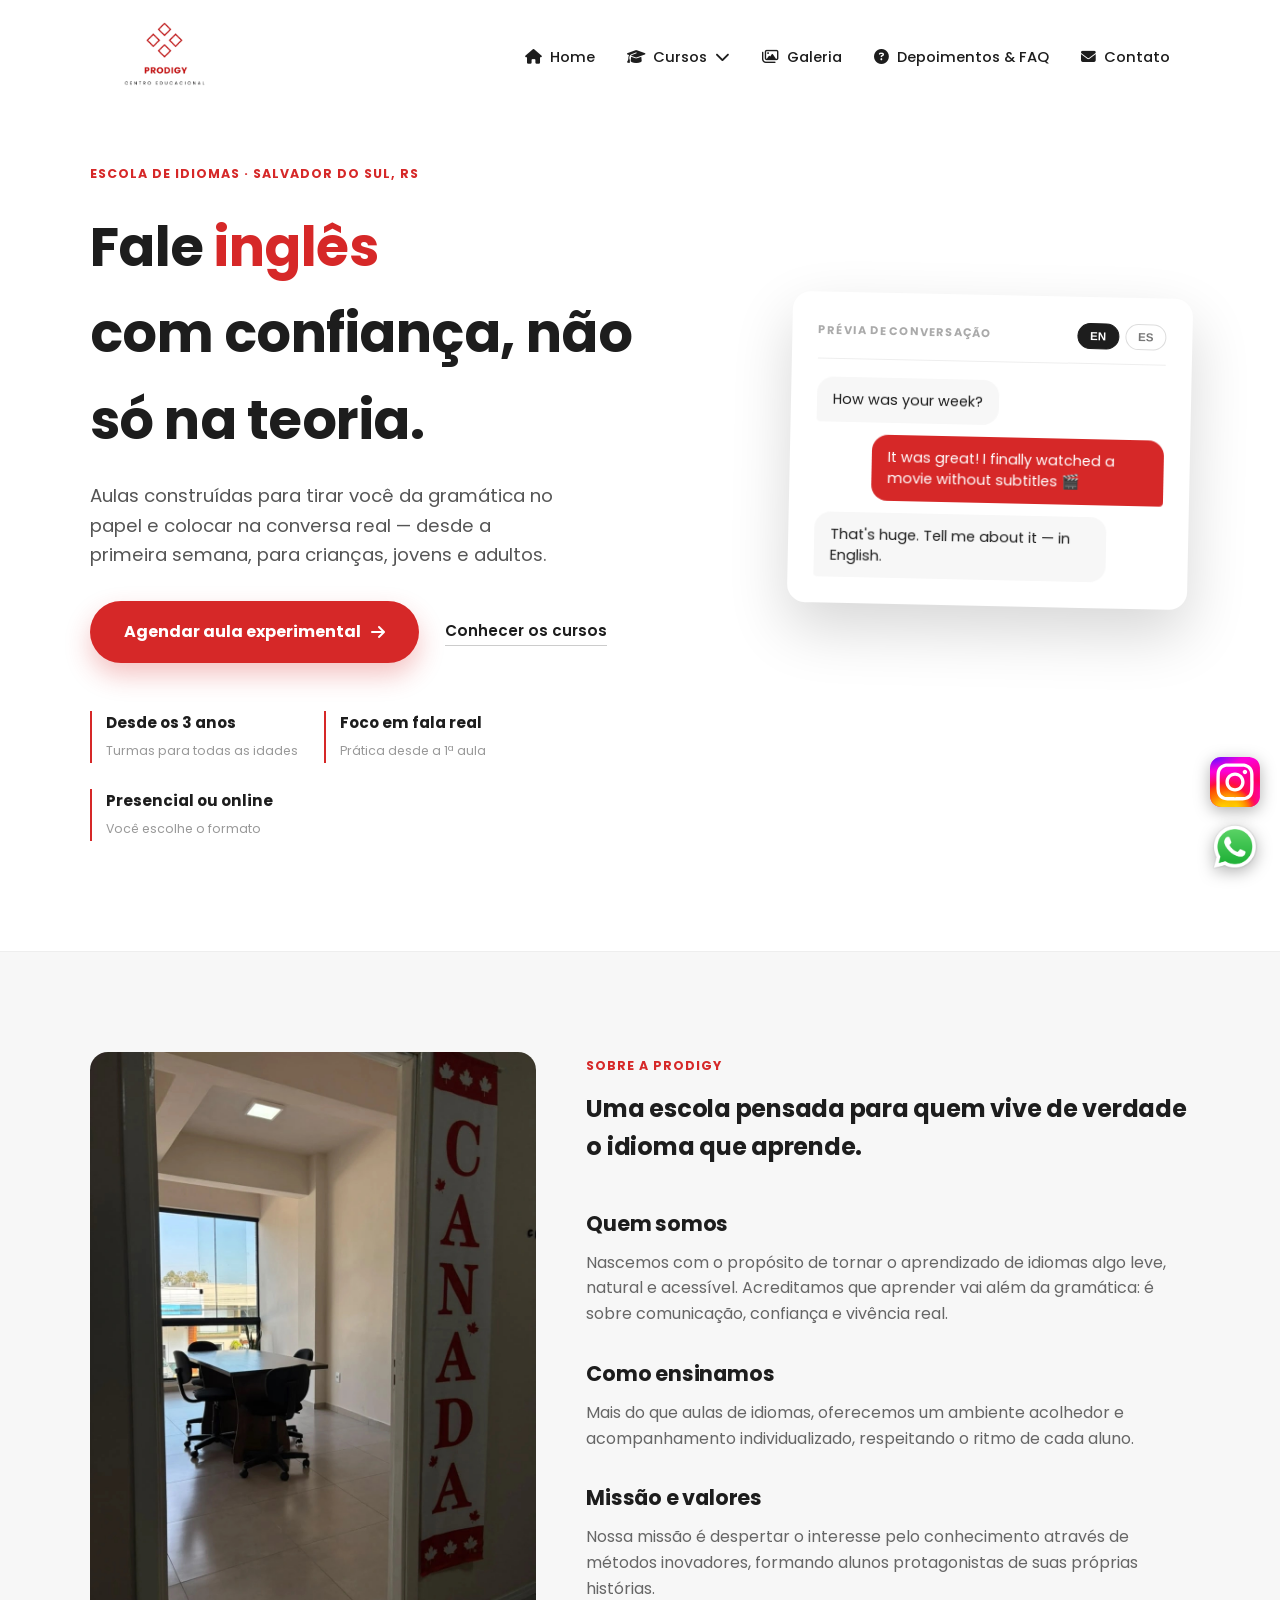
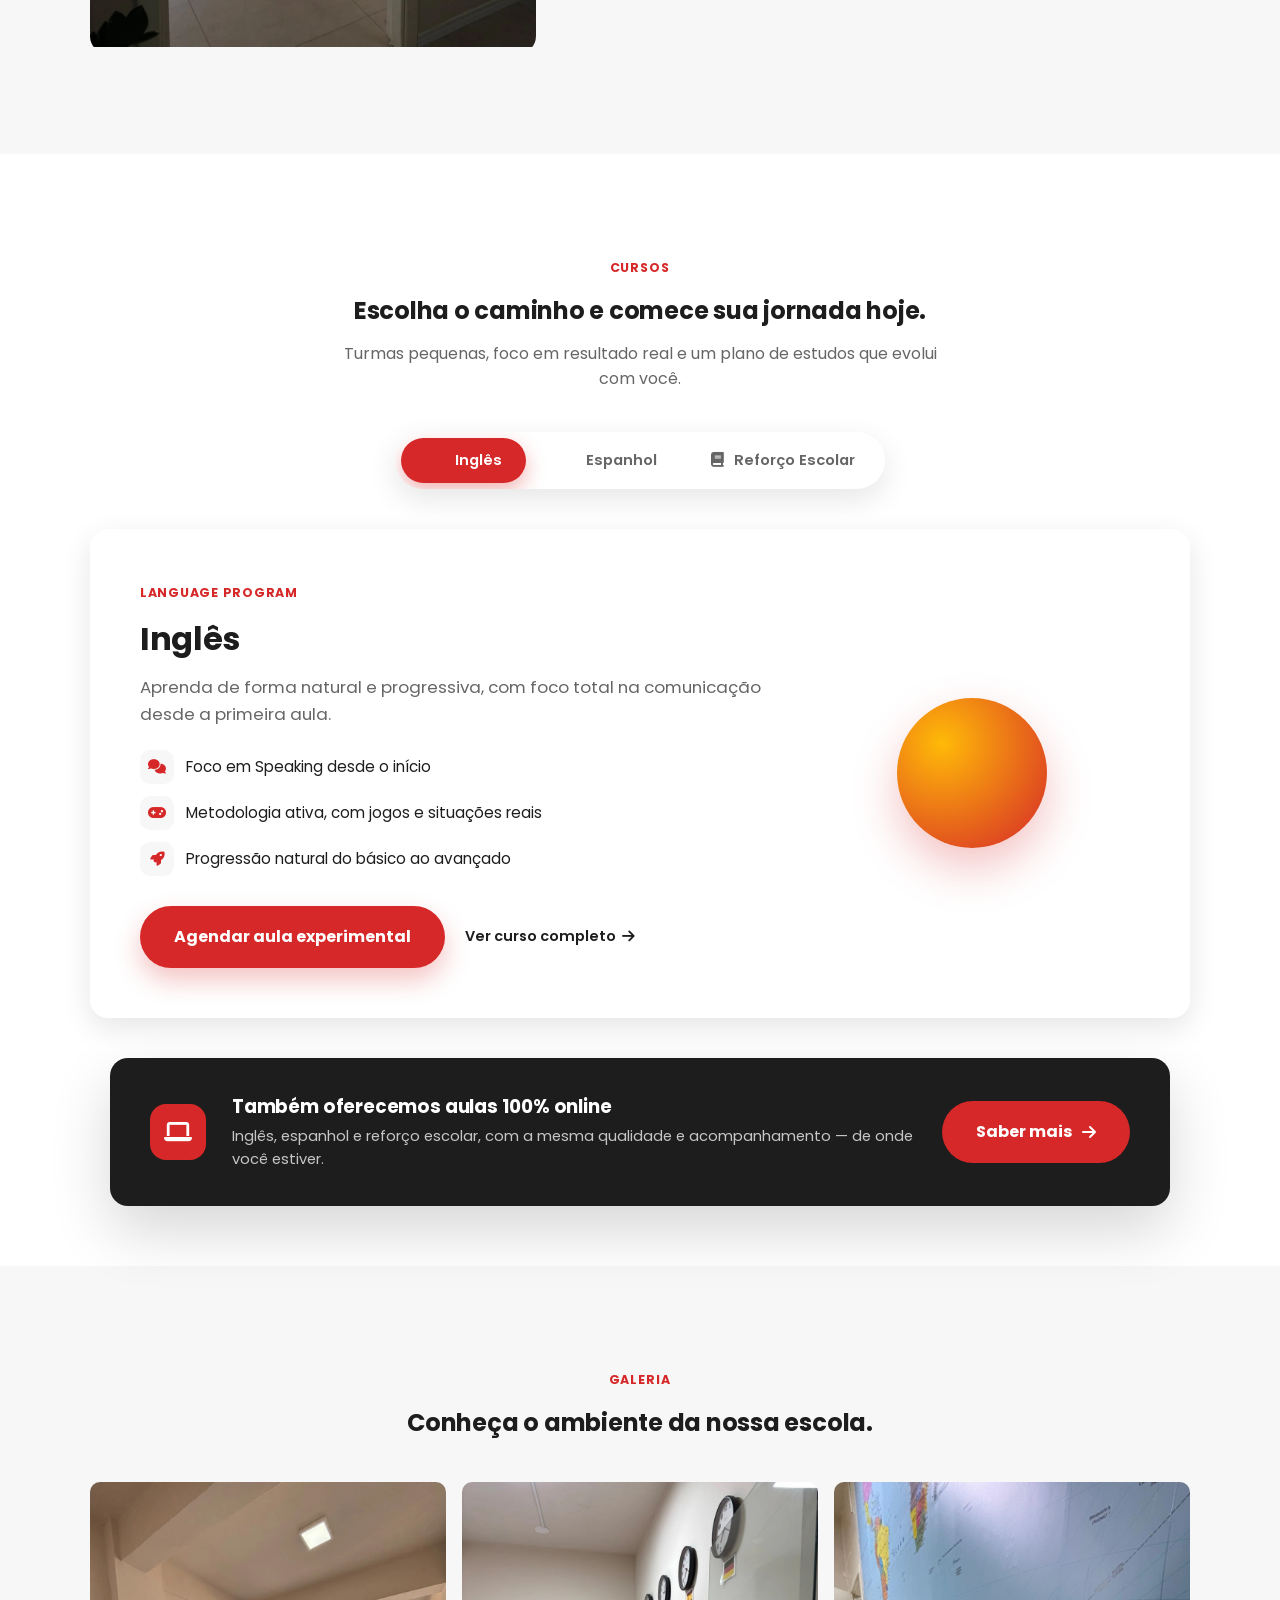
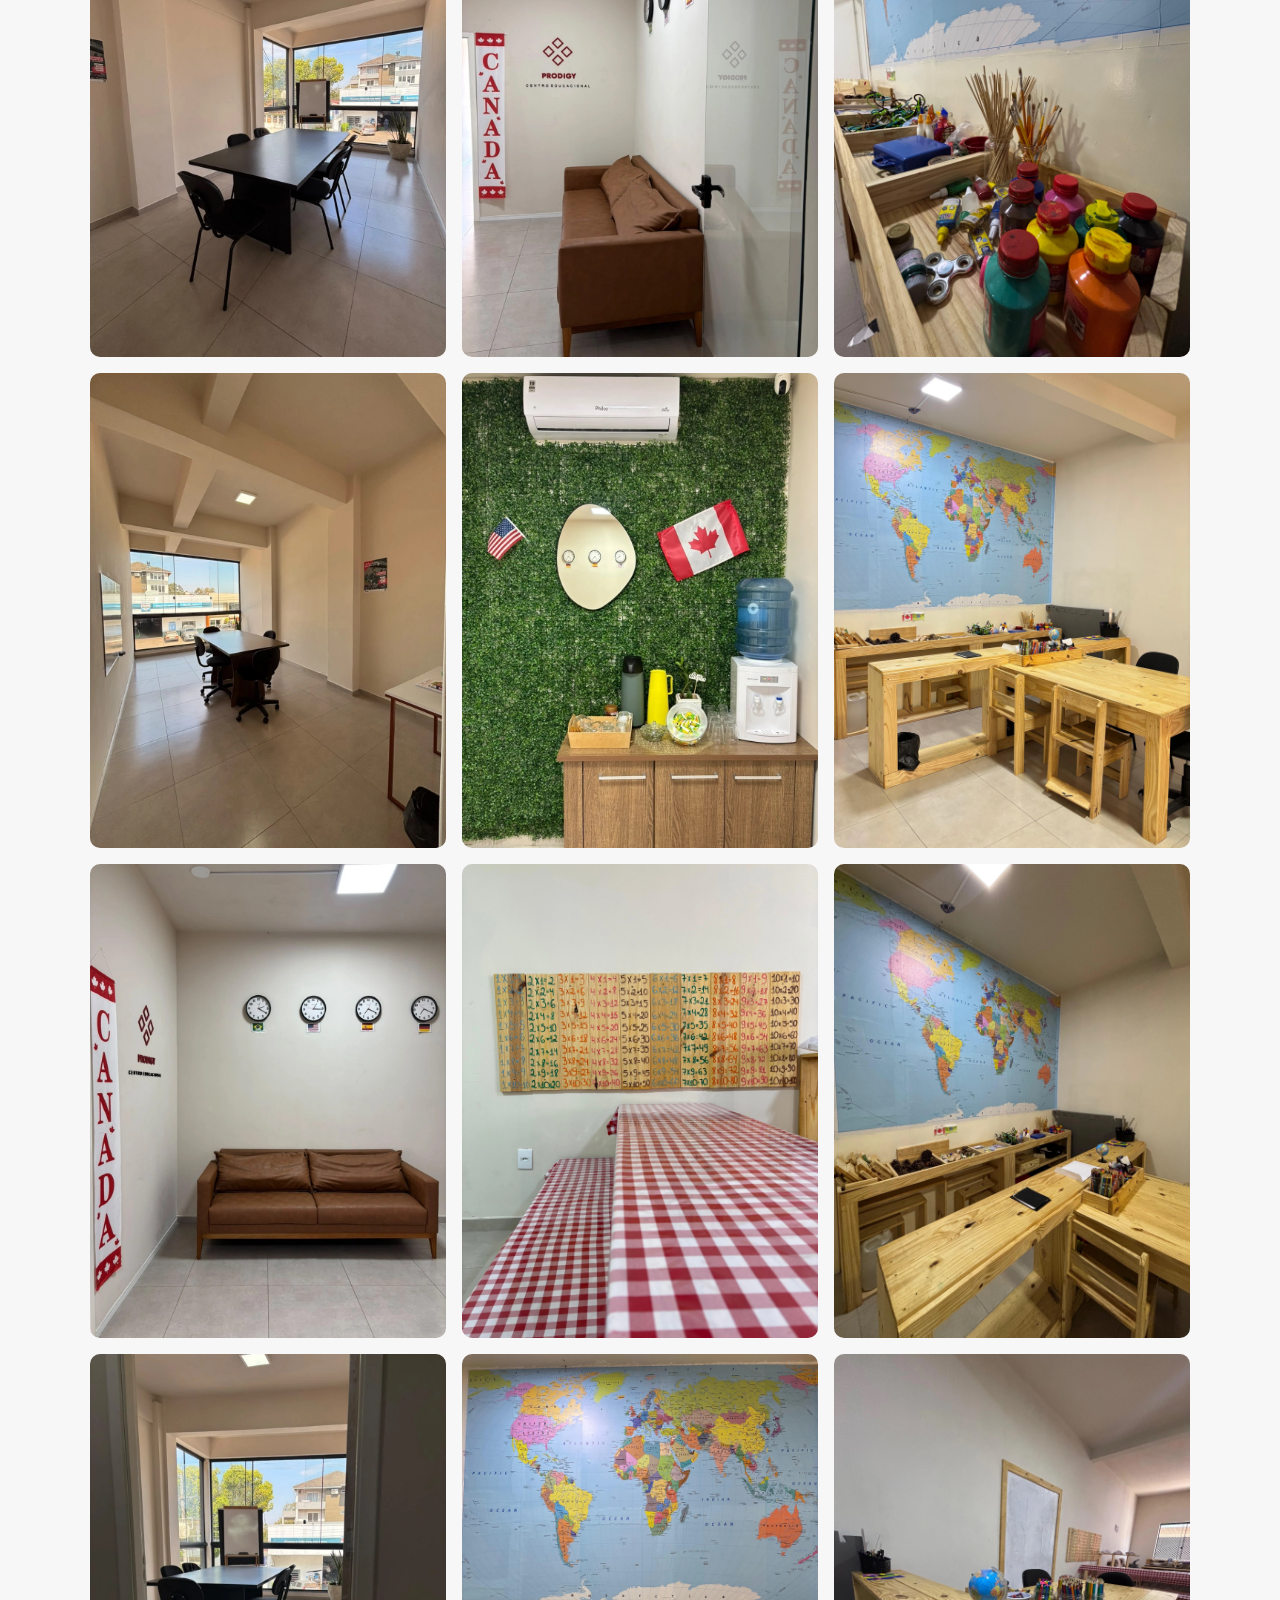
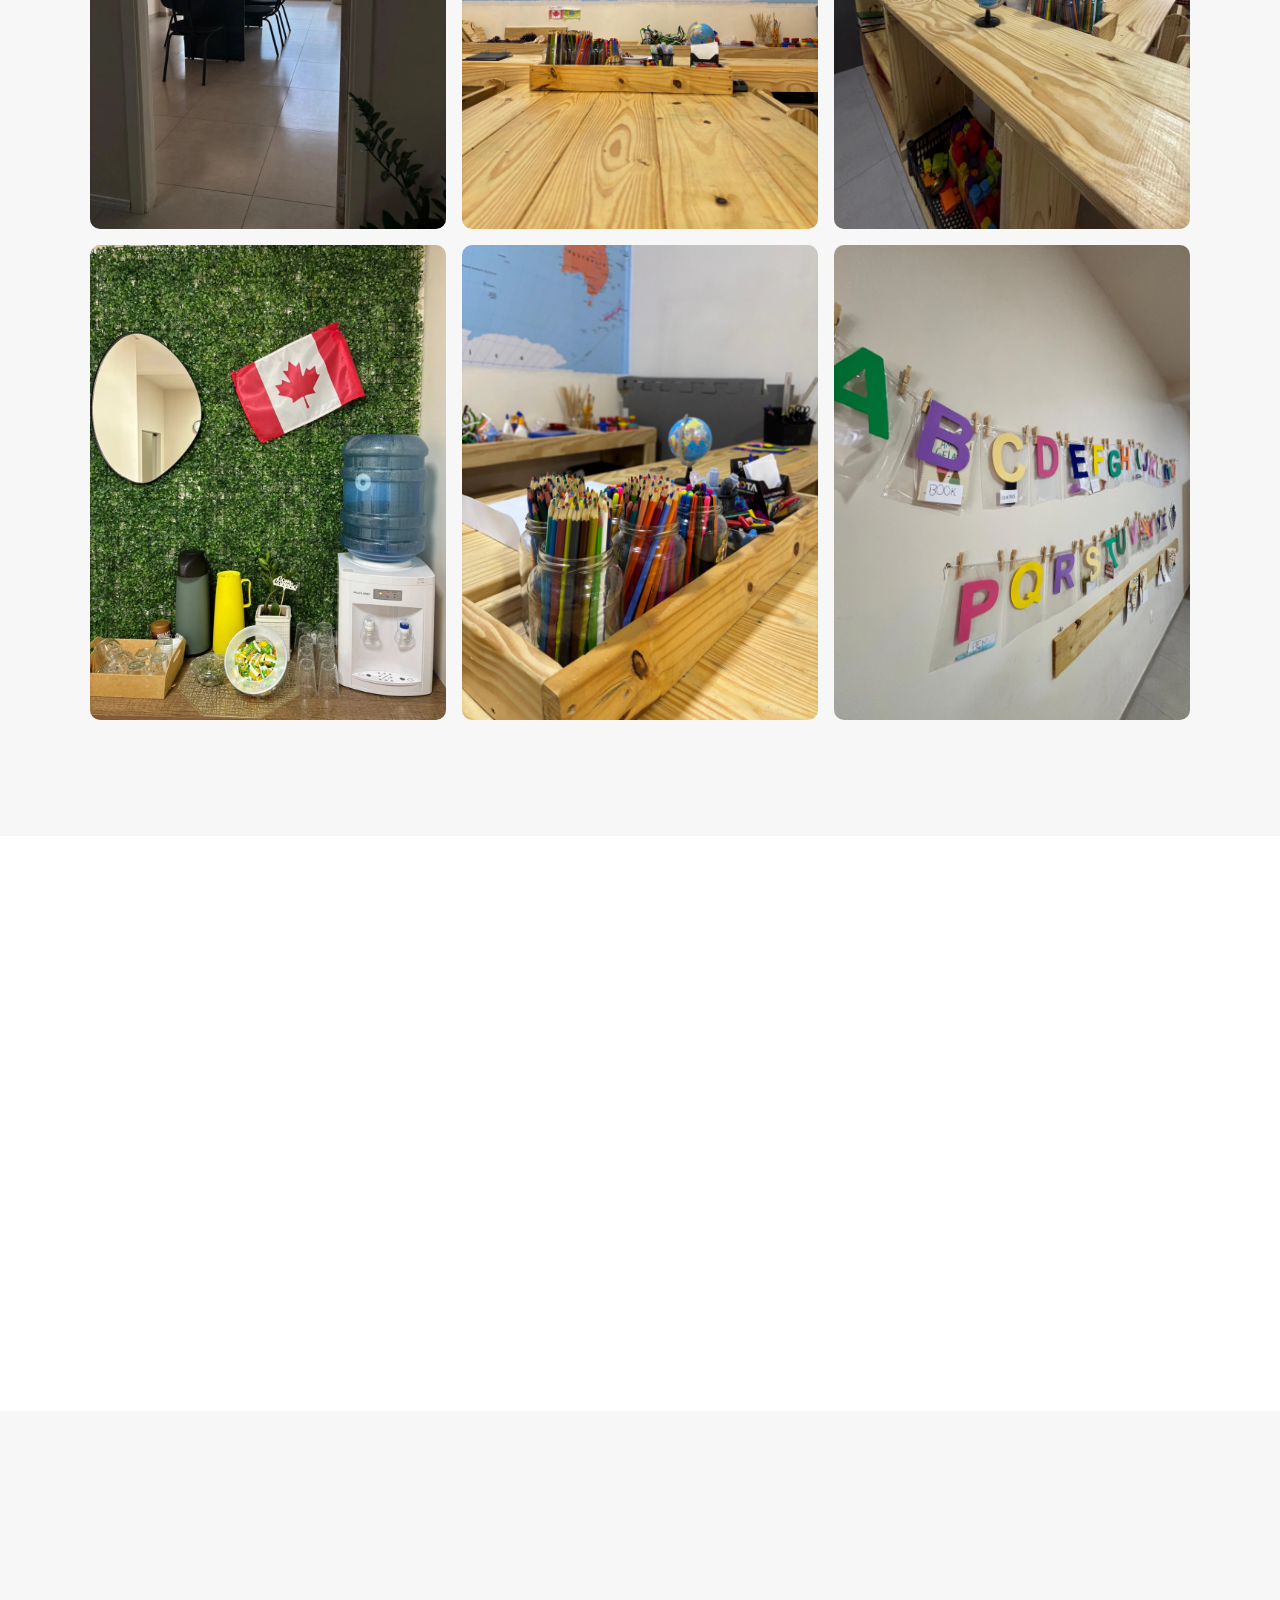
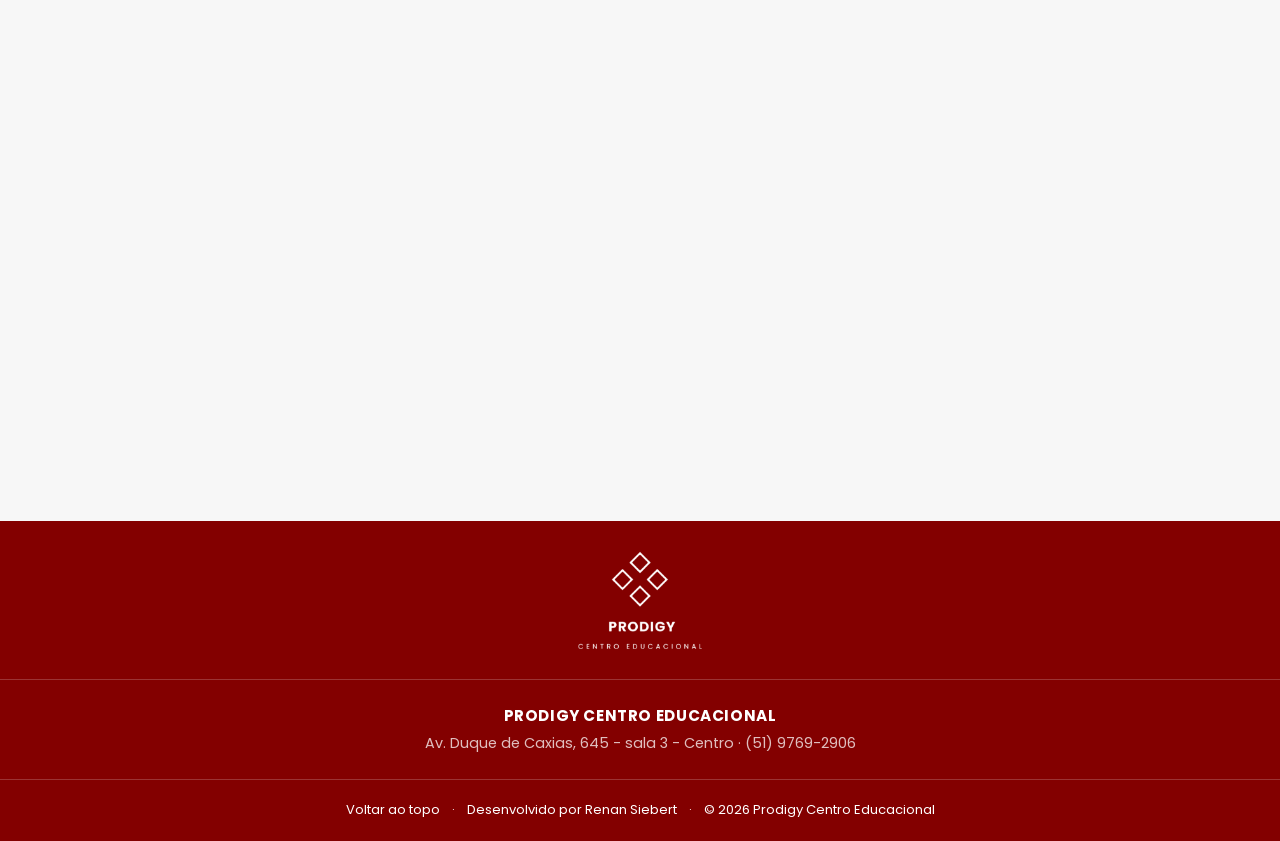
==== commit 632b9c29: "commit alterações img sobre" ====
--- a/index.html
+++ b/index.html
@@ -113,7 +113,7 @@
     <section class="sobre-section reveal">
         <div class="sobre-grid">
             <div class="sobre-imagem">
-                <img src="./assets/section.png" alt="Ambiente da Prodigy Centro Educacional">
+                <img src="./assets/imagem6.avif" alt="Ambiente da Prodigy Centro Educacional">
             </div>
 
             <div class="sobre-blocos">
@@ -249,7 +249,7 @@
             <div class="item"><img src="./assets/imagem2.avif" alt="Momento na Prodigy"></div>
             <div class="item"><img src="./assets/imagem3.avif" alt="Momento na Prodigy"></div>
             <div class="item"><img src="./assets/imagem7.avif" alt="Momento na Prodigy"></div>
-            <div class="item"><img src="./assets/imagem6.avif" alt="Momento na Prodigy"></div>
+            <div class="item"><img src="./assets/imagem5.avif" alt="Momento na Prodigy"></div>
             <div class="item"><img src="./assets/imagem4.avif" alt="Momento na Prodigy"></div>
             <div class="item"><img src="./assets/imagem8.avif" alt="Momento na Prodigy"></div>
             <div class="item"><img src="./assets/imagem9.avif" alt="Momento na Prodigy"></div>
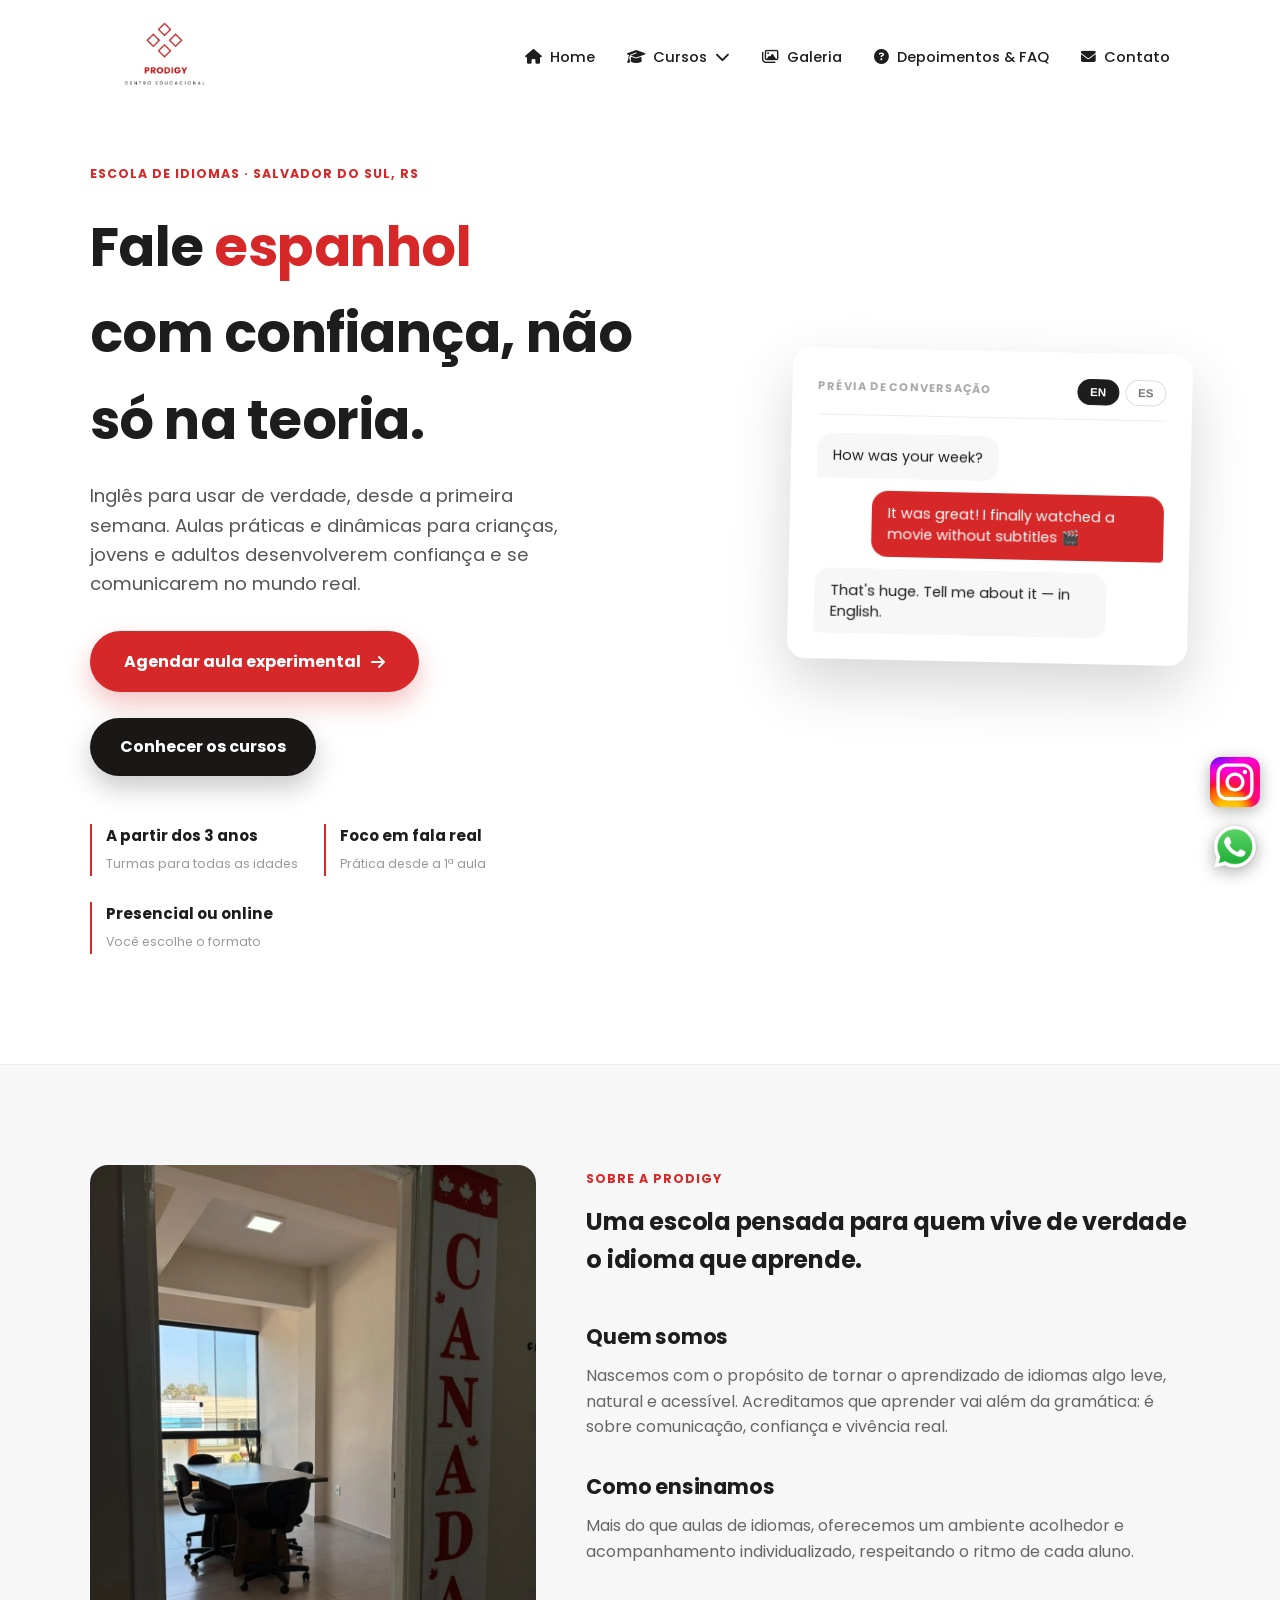
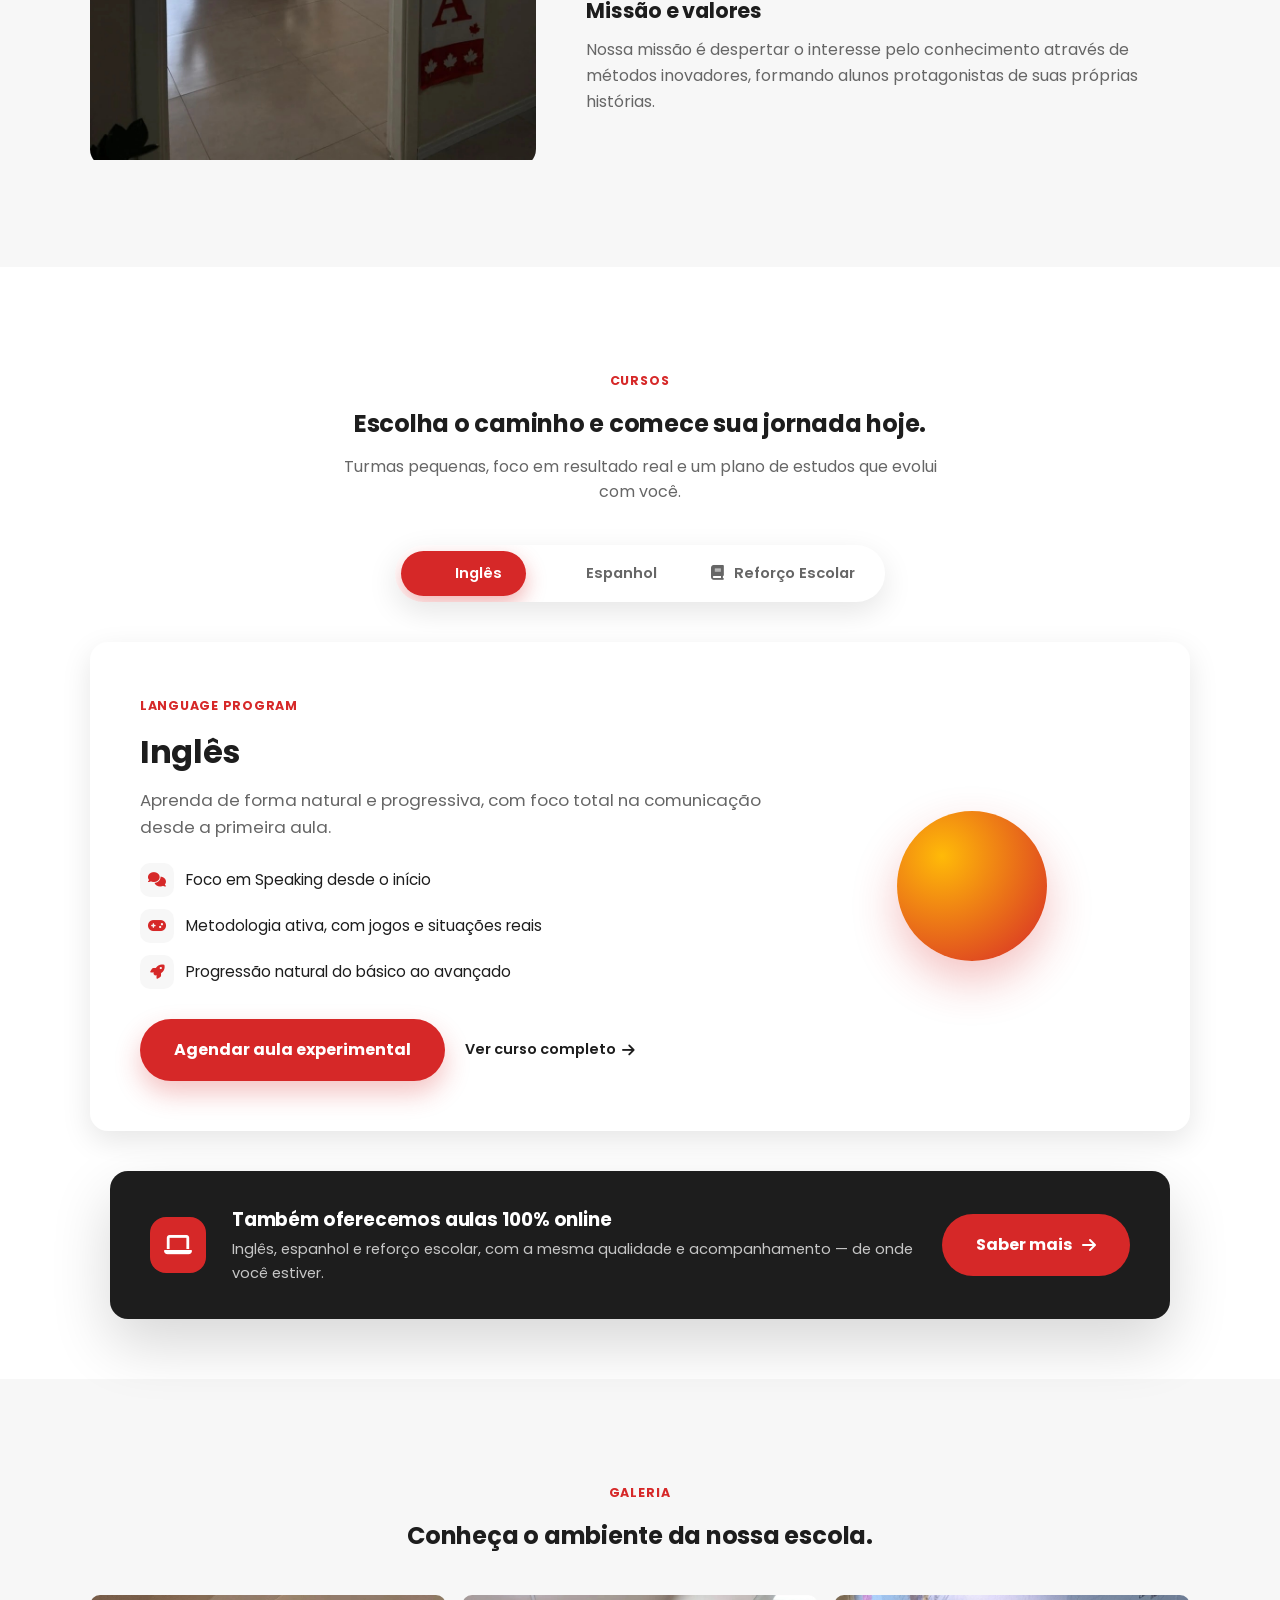
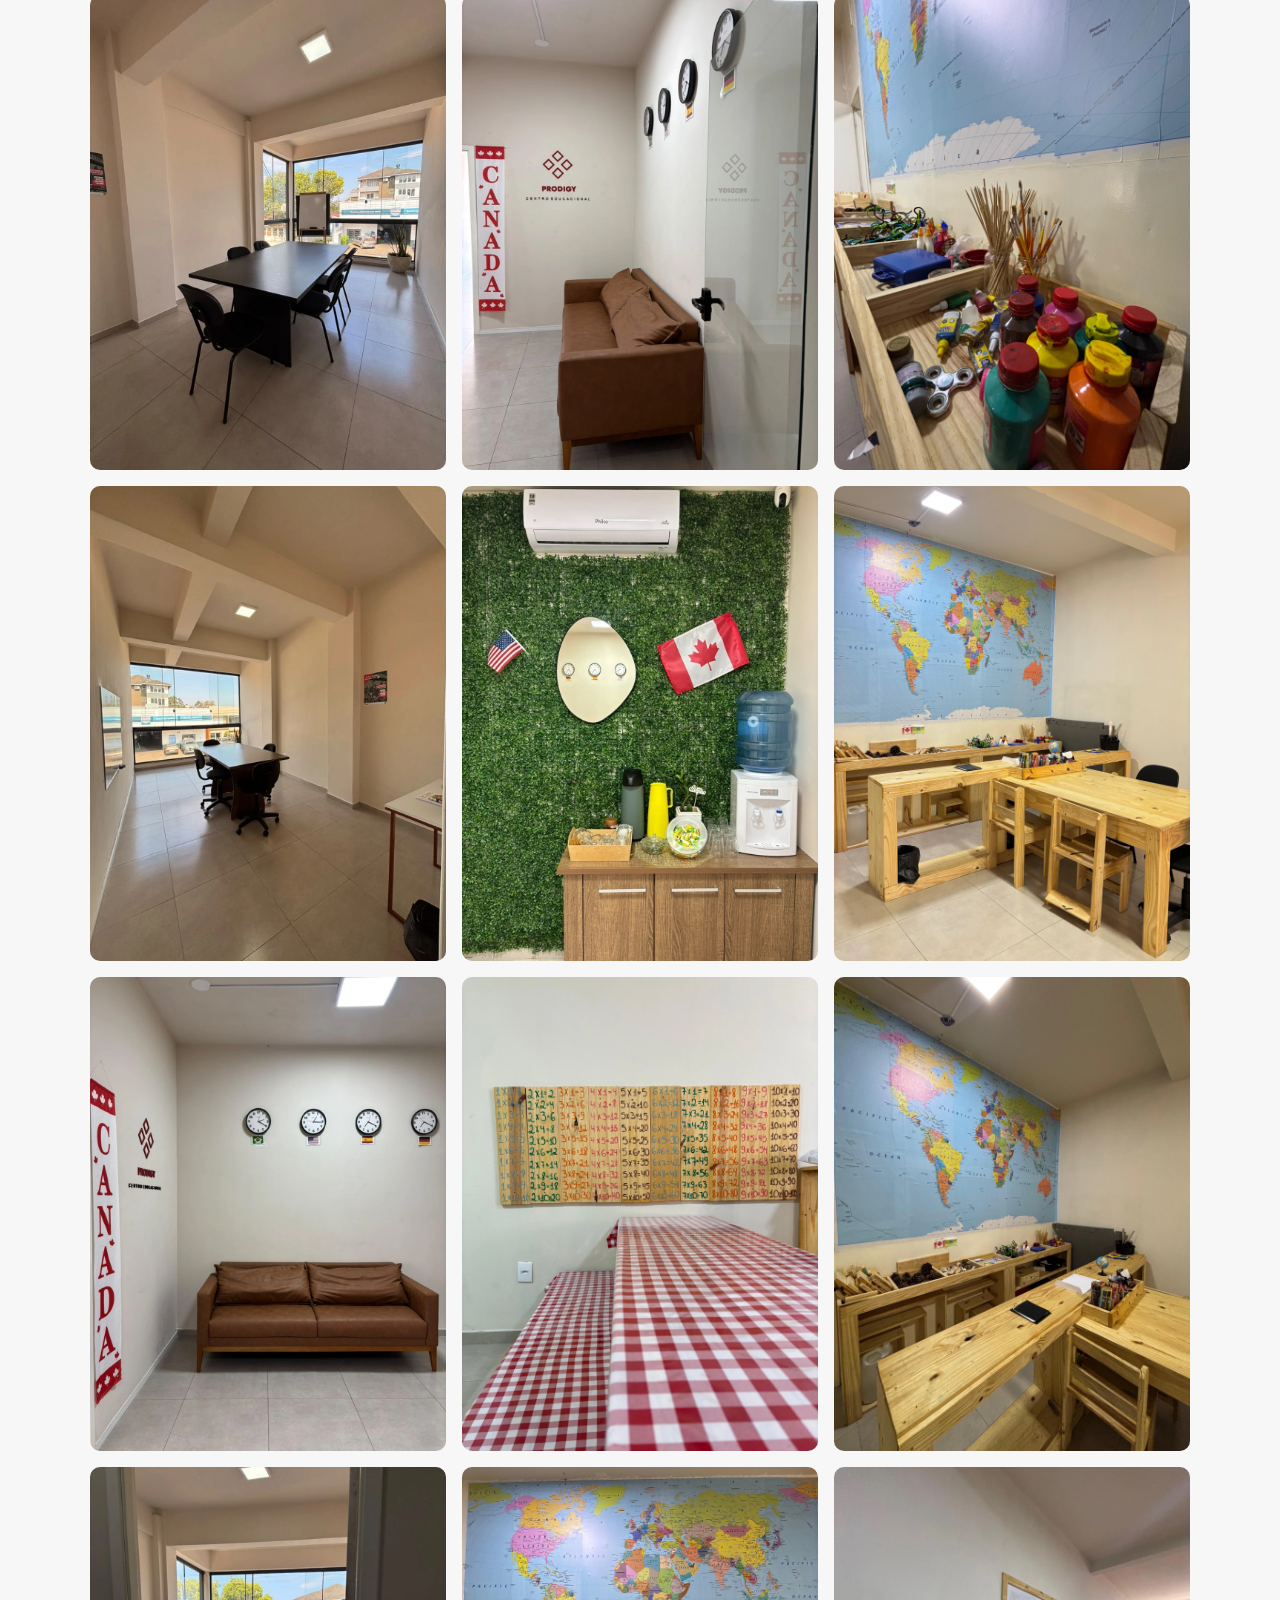
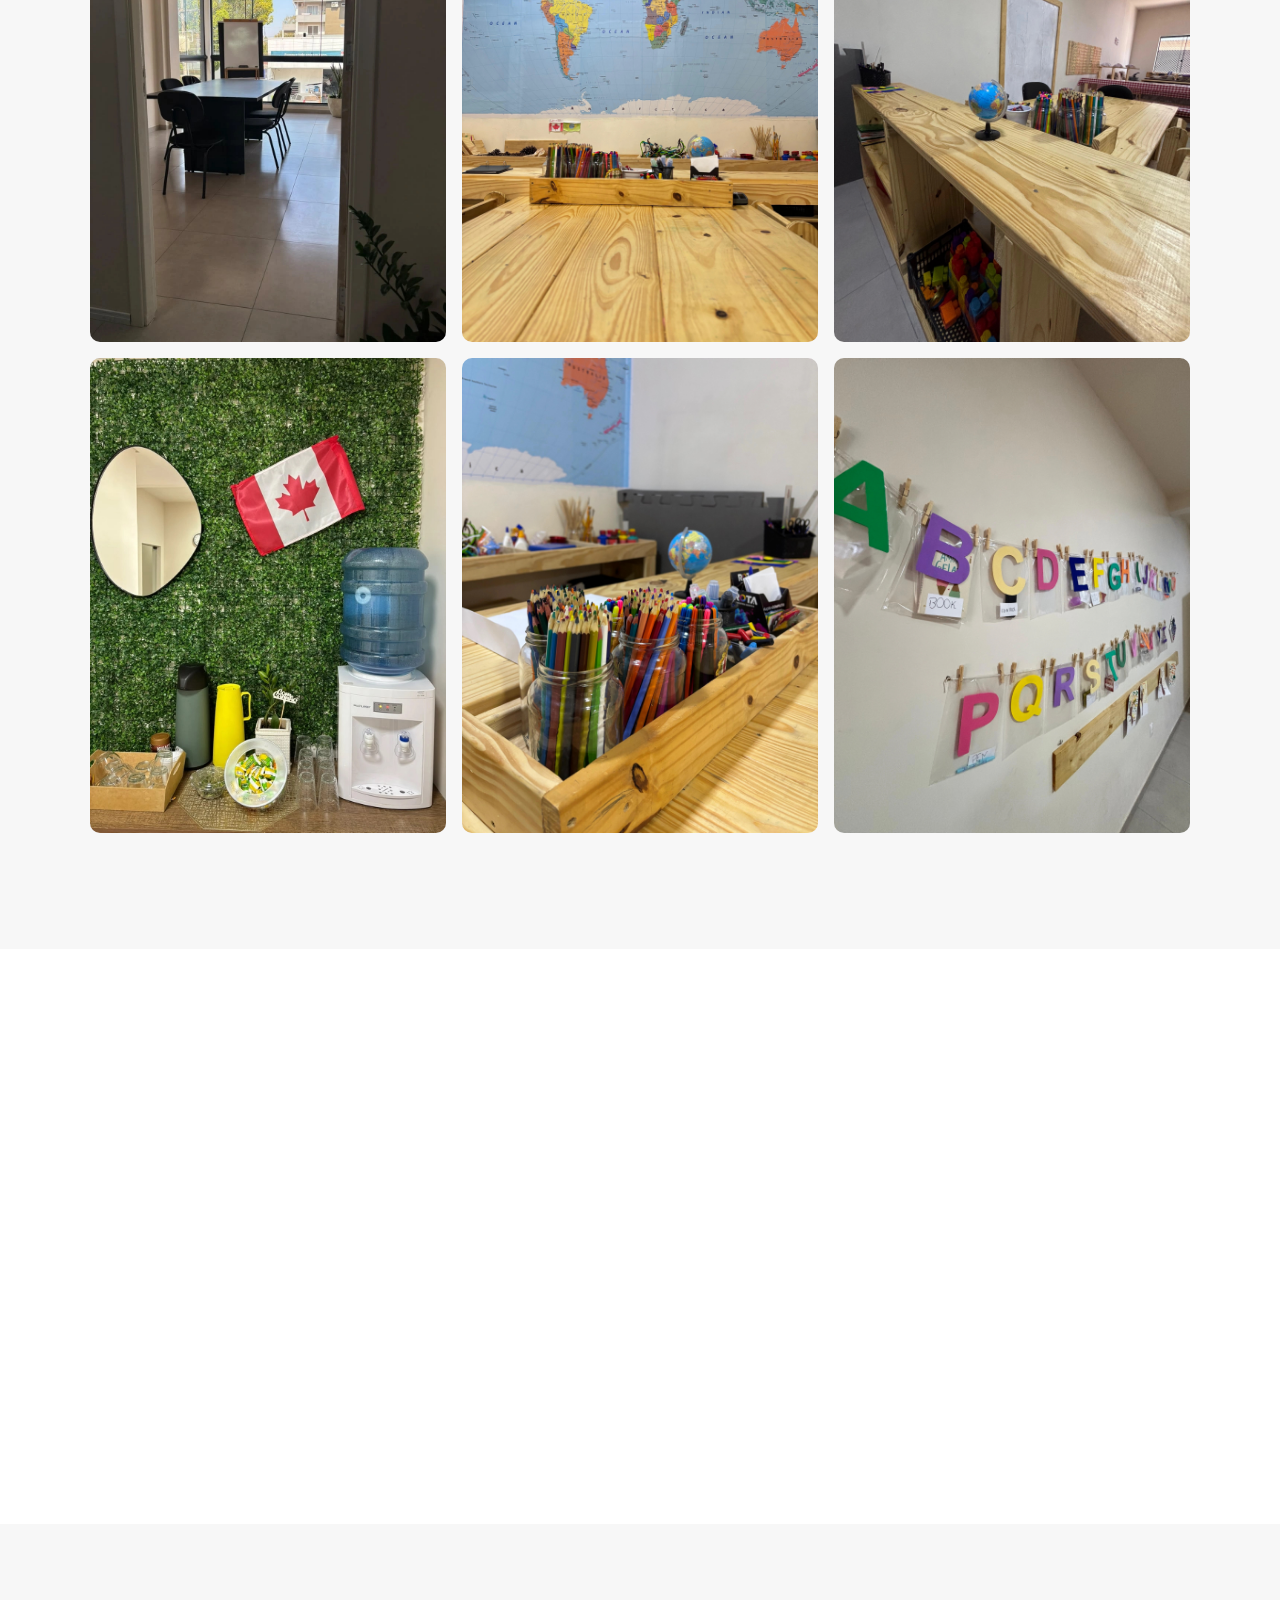
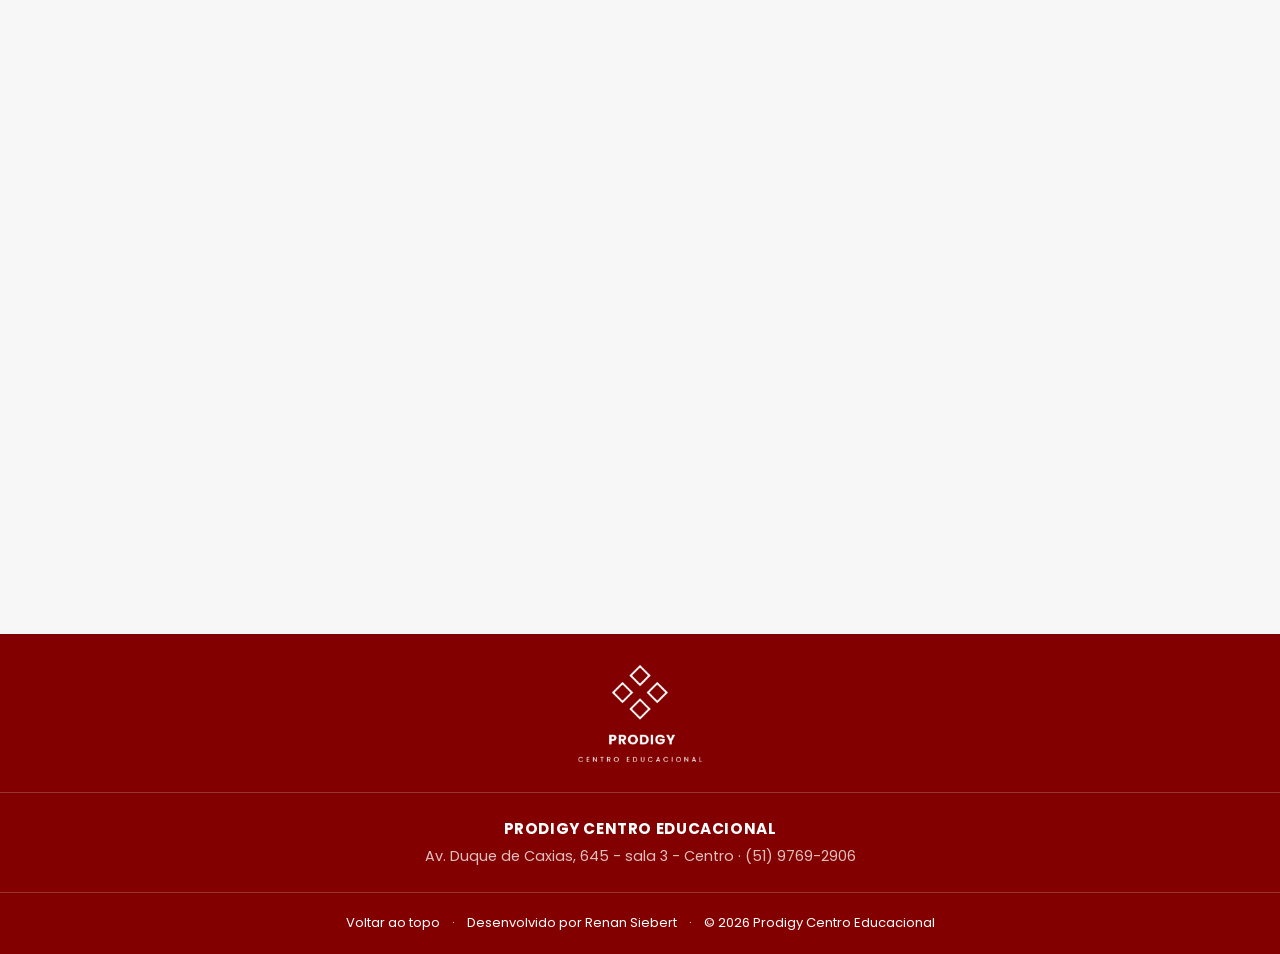
==== commit b2fde81e: "commit final" ====
--- a/index.html
+++ b/index.html
@@ -67,7 +67,7 @@
                     com confiança, não só na teoria.
                 </h1>
                 <p class="hero-sub">
-                    Aulas construídas para tirar você da gramática no papel e colocar na conversa real — desde a primeira semana, para crianças, jovens e adultos.
+                    Inglês para usar de verdade, desde a primeira semana. Aulas práticas e dinâmicas para crianças, jovens e adultos desenvolverem confiança e se comunicarem no mundo real.
                 </p>
 
                 <div class="hero-actions">
@@ -75,12 +75,12 @@
                         Agendar aula experimental
                         <i class="fa-solid fa-arrow-right arrow"></i>
                     </a>
-                    <a class="btn-link" href="#cursos">Conhecer os cursos</a>
+                    <a class="btn-secondary" href="#cursos">Conhecer os cursos</a>
                 </div>
 
                 <div class="hero-stats">
                     <div class="hero-stat">
-                        <strong>Desde os 3 anos</strong>
+                        <strong>A partir dos 3 anos</strong>
                         <span>Turmas para todas as idades</span>
                     </div>
                     <div class="hero-stat">
@@ -300,11 +300,23 @@
                     </div>
                     <div class="item">
                         <p>"Professores excelentes e ambiente incrível."</p>
-                        <h3>Camila Goelzer</h3>
+                        <h3>Bruno Both</h3>
                     </div>
                     <div class="item">
                         <p>"Recomendo para quem quer aprender de verdade."</p>
                         <h3>Marilice Patzlaff</h3>
+                    </div>
+                    <div class="item">
+                        <p>"Aulas leves, excelente didática e me deixa muito confiante para falar."</p>
+                        <h3>Sabrina Boesing</h3>
+                    </div>
+                    <div class="item">
+                        <p>"Aulas divertidas e o incentivo desde o início me fez perder o medo de falar."</p>
+                        <h3>Raiele Ludwig</h3>
+                    </div>
+                    <div class="item">
+                        <p>"Professores qualificados, ambiente acolhedor e dá gosto de ver a evolução do meu filho."</p>
+                        <h3>Pais do Emanuel</h3>
                     </div>
                 </div>
             </div>
--- a/style.css
+++ b/style.css
@@ -259,6 +259,30 @@
 .btn-primary .arrow { transition: transform 0.25s ease; }
 .btn-primary:hover .arrow { transform: translateX(3px); }
 
+.btn-secondary {
+    display: inline-flex;
+    align-items: center;
+    gap: 10px;
+    background: #1a1717;
+    color: #fff;
+    padding: 16px 30px;
+    border-radius: 50px;
+    text-decoration: none;
+    font-weight: 700;
+    transition: transform 0.25s ease, box-shadow 0.25s ease, background 0.25s ease;
+    box-shadow: 0 12px 26px rgba(68, 63, 63, 0.28);
+    border: none;
+}
+
+.btn-secondary:hover {
+    background: #32312e;
+    transform: translateY(-3px);
+    box-shadow: 0 16px 32px rgba(59, 55, 55, 0.32);
+}
+
+.btn-secondary .arrow { transition: transform 0.25s ease; }
+.btn-secondary:hover .arrow { transform: translateX(3px); } 
+
 .btn-link {
     display: inline-flex;
     align-items: center;
@@ -766,8 +790,11 @@
     .formContato { grid-template-columns: 1fr; }
     #formContato { padding: 30px; }
 
-    /* Galeria: nunca cai para 1 coluna */
     .masonry { columns: 2; column-gap: 10px; }
+
+    .hero-actions { gap: 15px }
+    .btn-primary { width: 80%; height: 60px; justify-content: center; }
+    .btn-secondary { width: 80%; height: 50px; justify-content: center; }
 }
 
 @media (max-width: 480px) {
